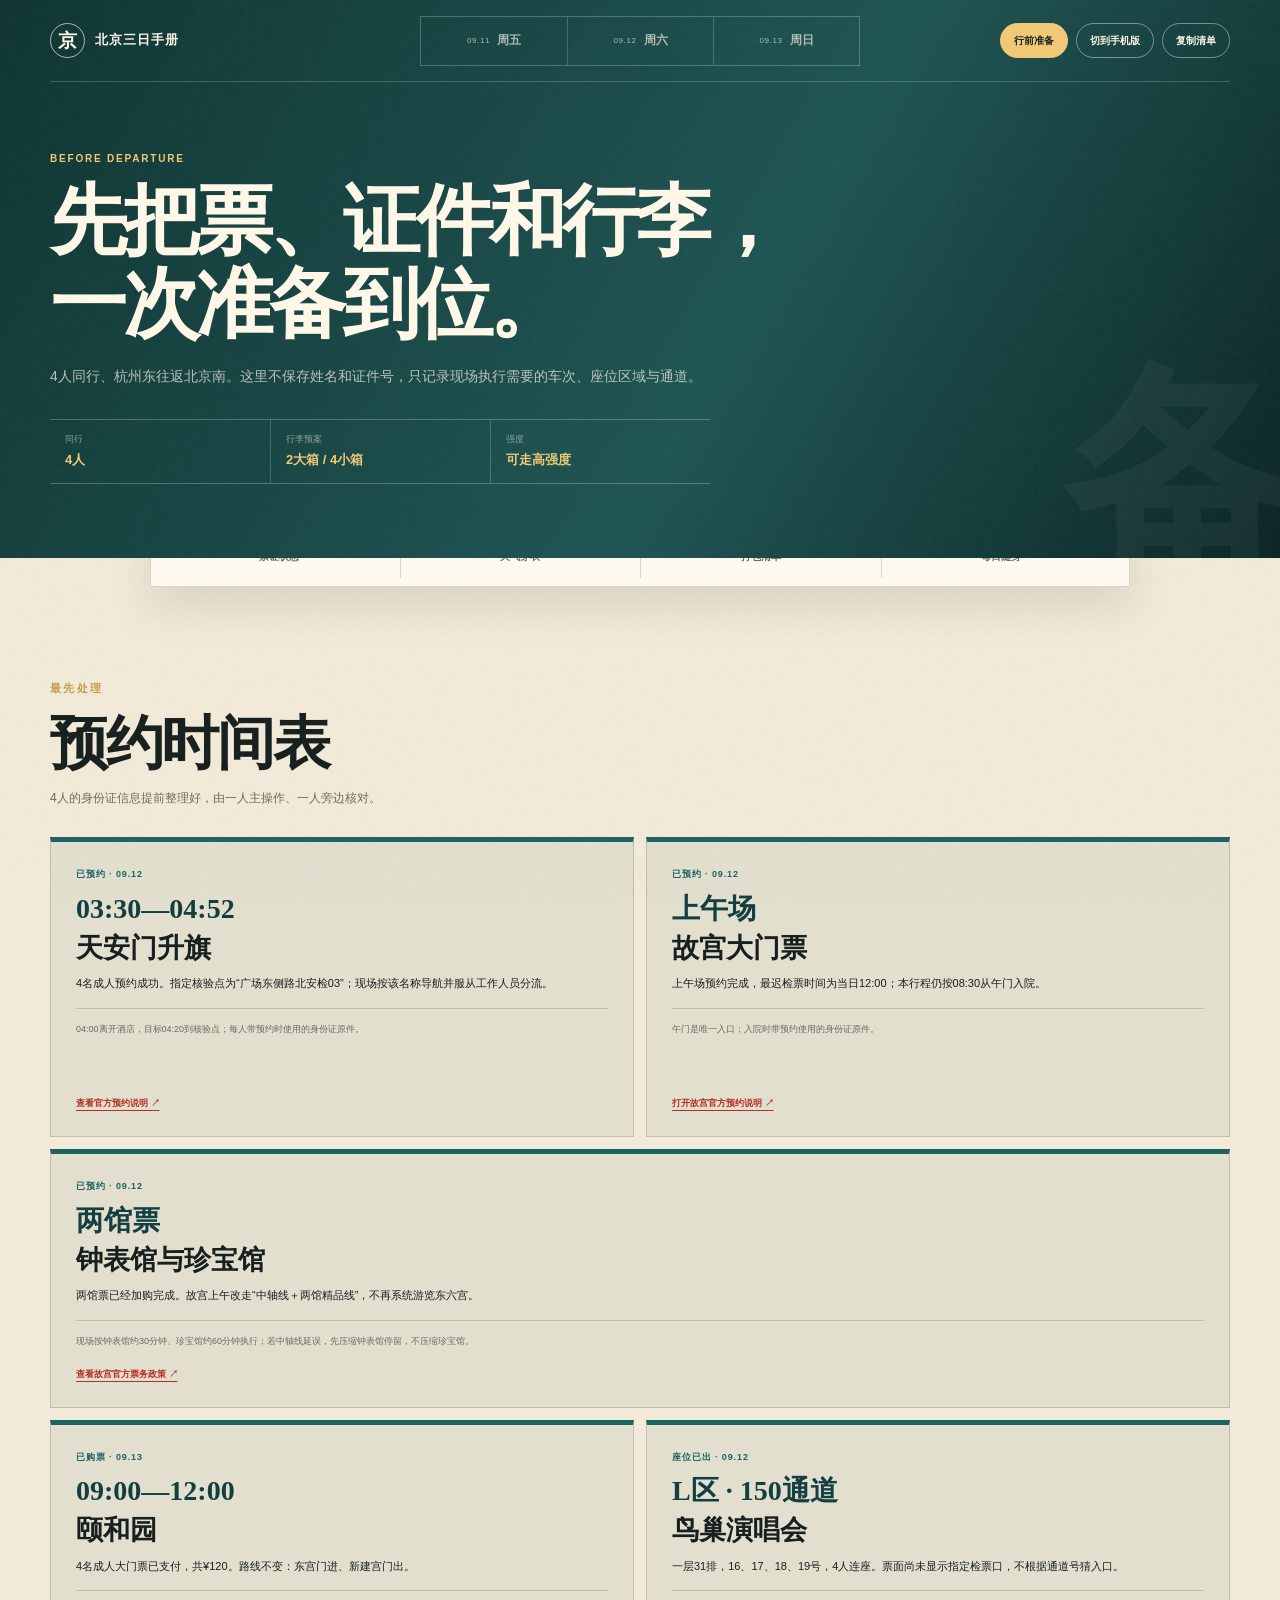
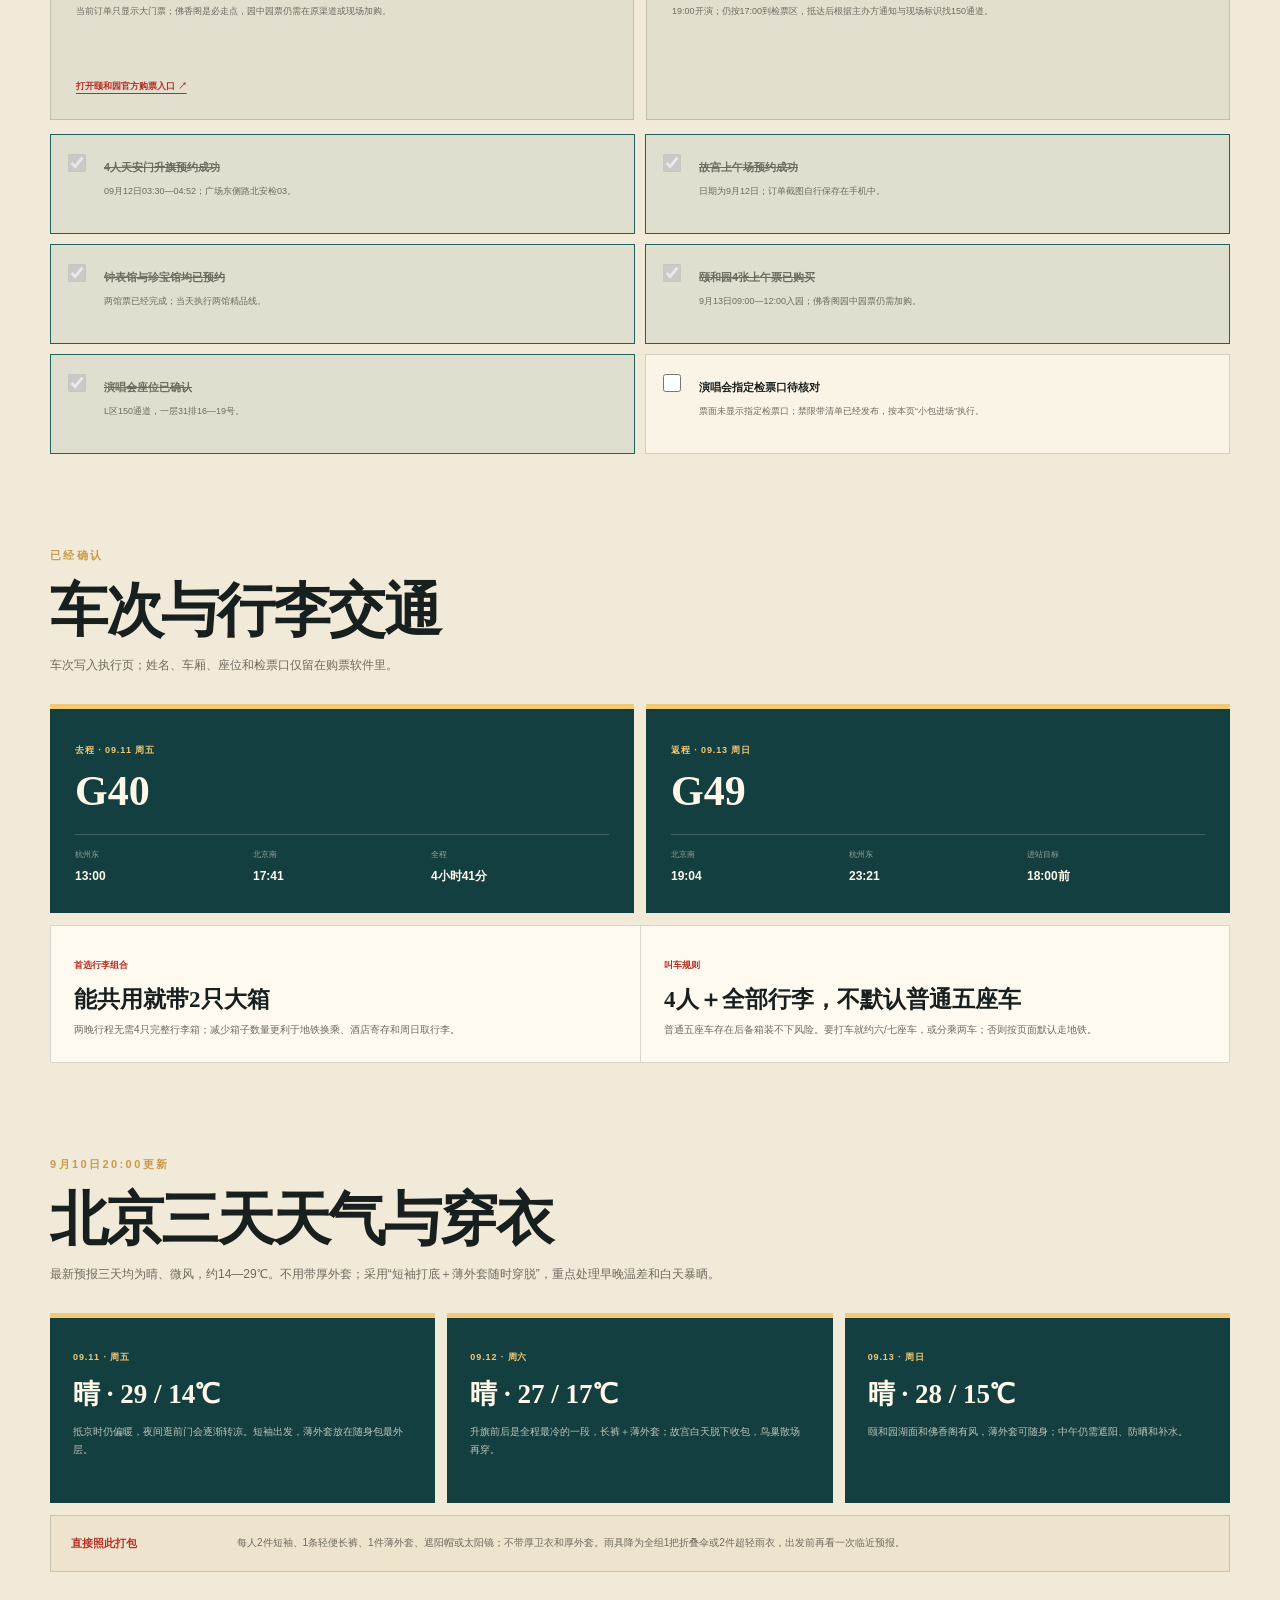
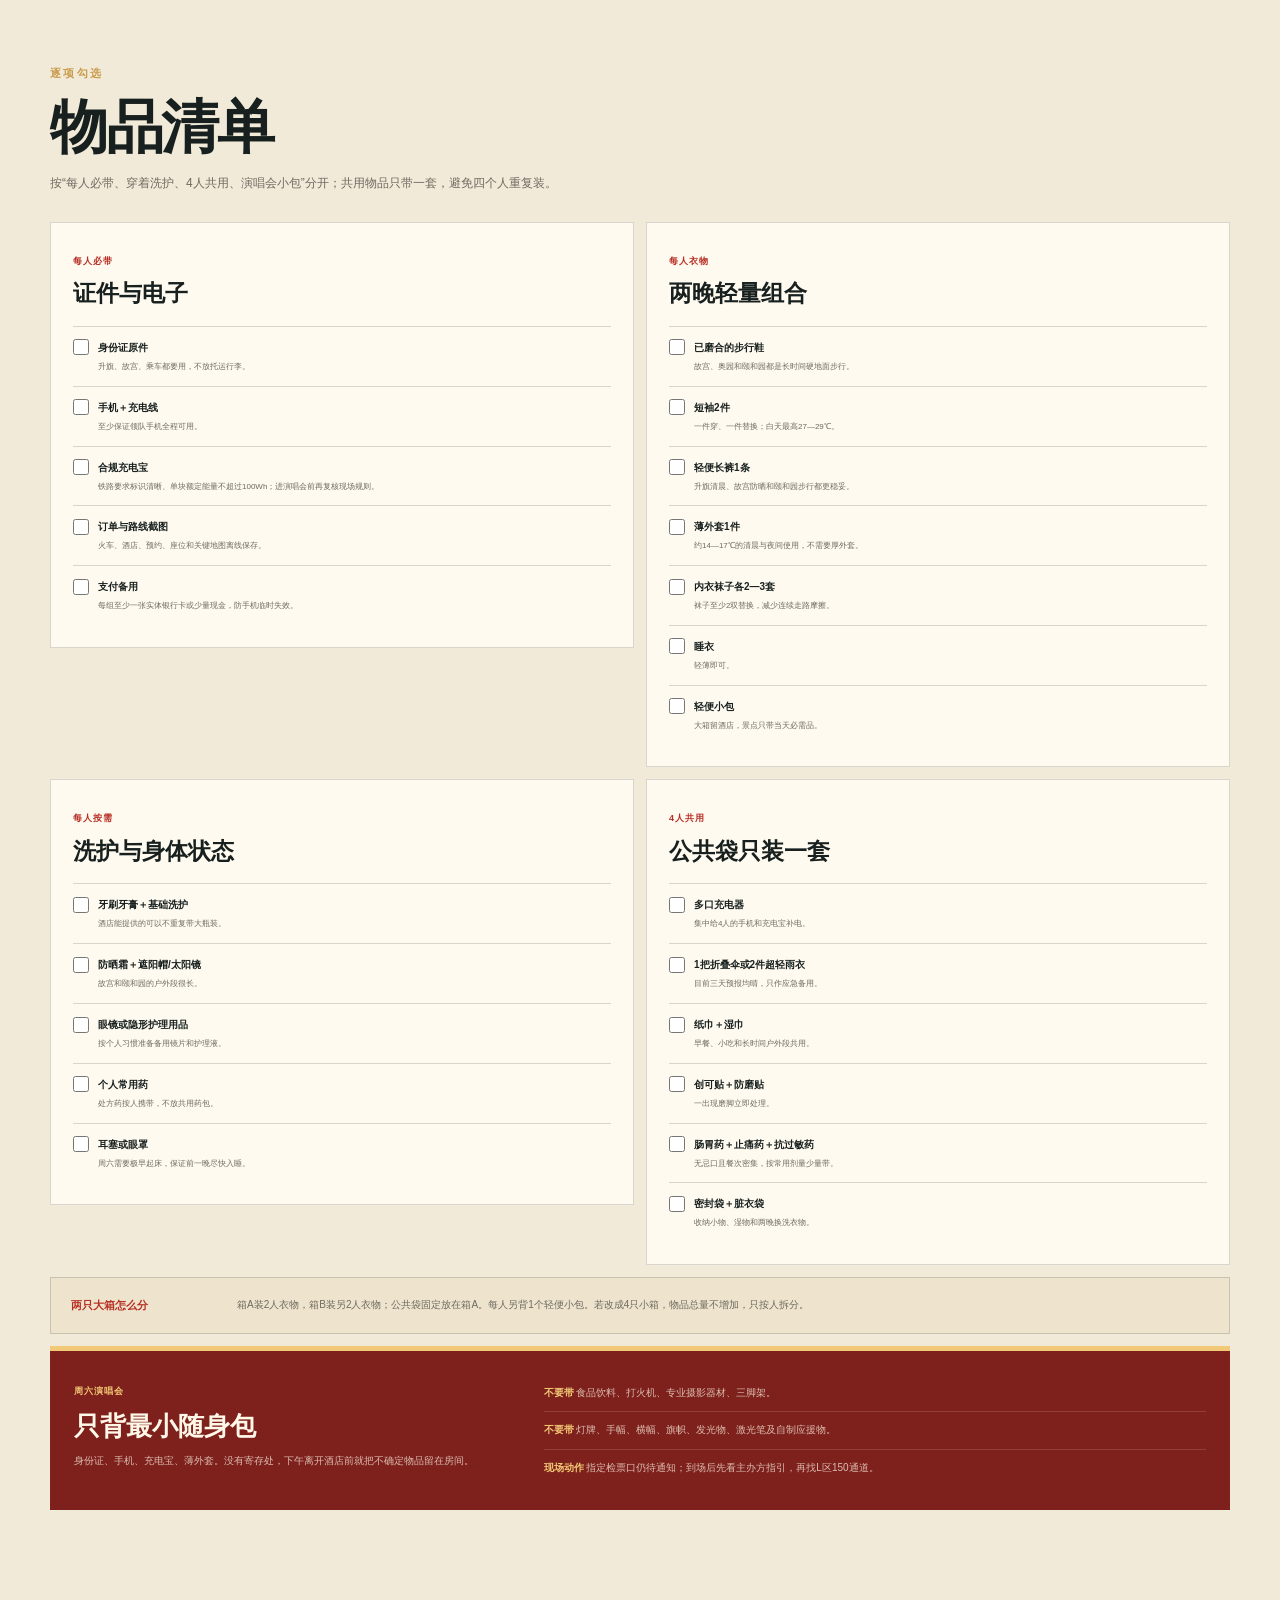
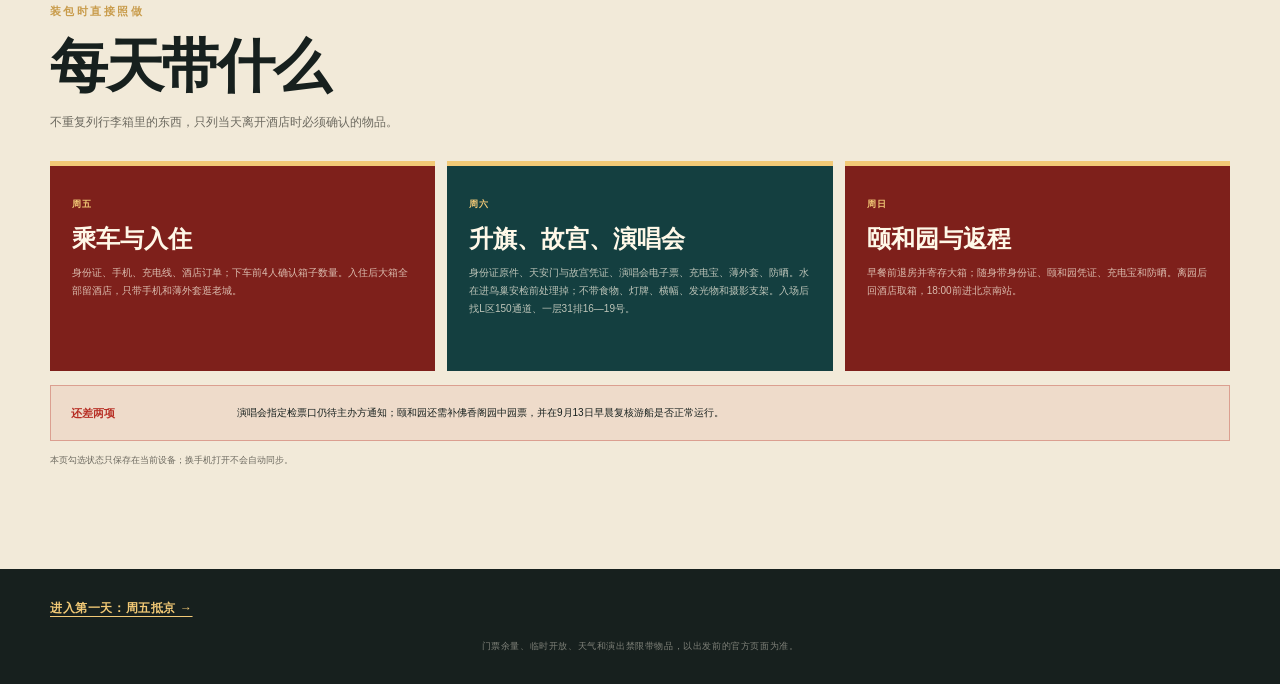
==== prepare.html @ eefa1828 "Add final trip packing and weather checklist" ====
<!doctype html>
<html lang="zh-CN">
<head>
  <meta charset="utf-8">
  <meta name="viewport" content="width=device-width, initial-scale=1">
  <meta name="description" content="2026年9月北京四人周末旅行的预约、车次、天气、行李与随身物品清单">
  <title>行前准备｜北京三日手册</title>
  <link rel="stylesheet" href="styles.css">
  <link rel="stylesheet" href="daily.css">
</head>
<body data-day="prepare">
  <header class="daily-hero prep-hero">
    <nav class="day-switcher" aria-label="切换每日行程">
      <a class="daily-brand" href="prepare.html"><span>京</span><b>北京三日手册</b></a>
      <div class="day-tabs">
        <a href="friday.html"><small>09.11</small><b>周五</b></a>
        <a href="saturday.html"><small>09.12</small><b>周六</b></a>
        <a href="sunday.html"><small>09.13</small><b>周日</b></a>
      </div>
      <div class="day-actions"><a class="prepare-link is-current" href="prepare.html">行前准备</a><button id="viewMode" type="button" aria-pressed="false">切到手机版</button><button id="copyPrep" type="button">复制清单</button></div>
    </nav>
    <div class="daily-hero-inner">
      <p class="daily-sequence">BEFORE DEPARTURE</p>
      <h1>先把票、证件和行李，<br>一次准备到位。</h1>
      <p>4人同行、杭州东往返北京南。这里不保存姓名和证件号，只记录现场执行需要的车次、座位区域与通道。</p>
      <dl><div><dt>同行</dt><dd>4人</dd></div><div><dt>行李预案</dt><dd>2大箱 / 4小箱</dd></div><div><dt>强度</dt><dd>可走高强度</dd></div></dl>
    </div>
  </header>

  <main class="prep-main">
    <nav class="daily-index prep-index" aria-label="本页索引"><a href="#booking">票证状态</a><a href="#weather">天气穿衣</a><a href="#packing">打包清单</a><a href="#daily-carry">每日随身</a></nav>

    <section class="prep-section urgent-section" id="booking">
      <header class="prep-heading"><p class="eyebrow">最先处理</p><h2>预约时间表</h2><p>4人的身份证信息提前整理好，由一人主操作、一人旁边核对。</p></header>
      <div class="deadline-grid">
        <article class="deadline-card done">
          <span>已预约 · 09.12</span><time>03:30—04:52</time><h3>天安门升旗</h3>
          <p>4名成人预约成功。指定核验点为“广场东侧路北安检03”；现场按该名称导航并服从工作人员分流。</p>
          <small>04:00离开酒店，目标04:20到核验点；每人带预约时使用的身份证原件。</small>
          <a href="https://tamgw.beijing.gov.cn/zhengwugongkai/tzgg/202509/t20250922_4207260.html" target="_blank" rel="noreferrer">查看官方预约说明 ↗</a>
        </article>
        <article class="deadline-card done">
          <span>已预约 · 09.12</span><time>上午场</time><h3>故宫大门票</h3>
          <p>上午场预约完成，最迟检票时间为当日12:00；本行程仍按08:30从午门入院。</p>
          <small>午门是唯一入口；入院时带预约使用的身份证原件。</small>
          <a href="https://www.dpm.org.cn/subject_booking/" target="_blank" rel="noreferrer">打开故宫官方预约说明 ↗</a>
        </article>
        <article class="deadline-card done wide">
          <span>已预约 · 09.12</span><time>两馆票</time><h3>钟表馆与珍宝馆</h3>
          <p>两馆票已经加购完成。故宫上午改走“中轴线＋两馆精品线”，不再系统游览东六宫。</p>
          <small>现场按钟表馆约30分钟、珍宝馆约60分钟执行；若中轴线延误，先压缩钟表馆停留，不压缩珍宝馆。</small>
          <a href="https://www.dpm.org.cn/subject_booking/" target="_blank" rel="noreferrer">查看故宫官方票务政策 ↗</a>
        </article>
        <article class="deadline-card done">
          <span>已购票 · 09.13</span><time>09:00—12:00</time><h3>颐和园</h3>
          <p>4名成人大门票已支付，共¥120。路线不变：东宫门进、新建宫门出。</p>
          <small>当前订单只显示大门票；佛香阁是必走点，园中园票仍需在原渠道或现场加购。</small>
          <a href="https://yhy.yidyou.cn/" target="_blank" rel="noreferrer">打开颐和园官方购票入口 ↗</a>
        </article>
        <article class="deadline-card done">
          <span>座位已出 · 09.12</span><time>L区 · 150通道</time><h3>鸟巢演唱会</h3>
          <p>一层31排，16、17、18、19号，4人连座。票面尚未显示指定检票口，不根据通道号猜入口。</p>
          <small>19:00开演；仍按17:00到检票区，抵达后根据主办方通知与现场标识找150通道。</small>
        </article>
      </div>
      <div class="prep-checks" data-check-group="booking">
        <label><input type="checkbox" data-prep-check="square" data-confirmed="true"><span></span><div><b>4人天安门升旗预约成功</b><p>09月12日03:30—04:52；广场东侧路北安检03。</p></div></label>
        <label><input type="checkbox" data-prep-check="palace" data-confirmed="true"><span></span><div><b>故宫上午场预约成功</b><p>日期为9月12日；订单截图自行保存在手机中。</p></div></label>
        <label><input type="checkbox" data-prep-check="treasure" data-confirmed="true"><span></span><div><b>钟表馆与珍宝馆均已预约</b><p>两馆票已经完成；当天执行两馆精品线。</p></div></label>
        <label><input type="checkbox" data-prep-check="summer" data-confirmed="true"><span></span><div><b>颐和园4张上午票已购买</b><p>9月13日09:00—12:00入园；佛香阁园中园票仍需加购。</p></div></label>
        <label><input type="checkbox" data-prep-check="concert-seat" data-confirmed="true"><span></span><div><b>演唱会座位已确认</b><p>L区150通道，一层31排16—19号。</p></div></label>
        <label><input type="checkbox" data-prep-check="concert-entry"><span></span><div><b>演唱会指定检票口待核对</b><p>票面未显示指定检票口；禁限带清单已经发布，按本页“小包进场”执行。</p></div></label>
      </div>
    </section>

    <section class="prep-section" id="trains">
      <header class="prep-heading"><p class="eyebrow">已经确认</p><h2>车次与行李交通</h2><p>车次写入执行页；姓名、车厢、座位和检票口仅留在购票软件里。</p></header>
      <div class="train-grid">
        <article><span>去程 · 09.11 周五</span><h3>G40</h3><dl><div><dt>杭州东</dt><dd>13:00</dd></div><div><dt>北京南</dt><dd>17:41</dd></div><div><dt>全程</dt><dd>4小时41分</dd></div></dl></article>
        <article><span>返程 · 09.13 周日</span><h3>G49</h3><dl><div><dt>北京南</dt><dd>19:04</dd></div><div><dt>杭州东</dt><dd>23:21</dd></div><div><dt>进站目标</dt><dd>18:00前</dd></div></dl></article>
      </div>
      <div class="transport-callout">
        <div><span>首选行李组合</span><h3>能共用就带2只大箱</h3><p>两晚行程无需4只完整行李箱；减少箱子数量更利于地铁换乘、酒店寄存和周日取行李。</p></div>
        <div><span>叫车规则</span><h3>4人＋全部行李，不默认普通五座车</h3><p>普通五座车存在后备箱装不下风险。要打车就约六/七座车，或分乘两车；否则按页面默认走地铁。</p></div>
      </div>
    </section>

    <section class="prep-section" id="weather">
      <header class="prep-heading"><p class="eyebrow">9月10日20:00更新</p><h2>北京三天天气与穿衣</h2><p>最新预报三天均为晴、微风，约14—29℃。不用带厚外套；采用“短袖打底＋薄外套随时穿脱”，重点处理早晚温差和白天暴晒。</p></header>
      <div class="weather-grid">
        <article><span>09.11 · 周五</span><h3>晴 · 29 / 14℃</h3><p>抵京时仍偏暖，夜间逛前门会逐渐转凉。短袖出发，薄外套放在随身包最外层。</p></article>
        <article><span>09.12 · 周六</span><h3>晴 · 27 / 17℃</h3><p>升旗前后是全程最冷的一段，长裤＋薄外套；故宫白天脱下收包，鸟巢散场再穿。</p></article>
        <article><span>09.13 · 周日</span><h3>晴 · 28 / 15℃</h3><p>颐和园湖面和佛香阁有风，薄外套可随身；中午仍需遮阳、防晒和补水。</p></article>
      </div>
      <div class="weather-summary"><b>直接照此打包</b><span>每人2件短袖、1条轻便长裤、1件薄外套、遮阳帽或太阳镜；不带厚卫衣和厚外套。雨具降为全组1把折叠伞或2件超轻雨衣，出发前再看一次临近预报。</span></div>
    </section>

    <section class="prep-section" id="packing">
      <header class="prep-heading"><p class="eyebrow">逐项勾选</p><h2>物品清单</h2><p>按“每人必带、穿着洗护、4人共用、演唱会小包”分开；共用物品只带一套，避免四个人重复装。</p></header>
      <div class="packing-grid">
        <article><span>每人必带</span><h3>证件与电子</h3><ul>
          <li><label><input type="checkbox" data-prep-check="id"><b>身份证原件</b></label><small>升旗、故宫、乘车都要用，不放托运行李。</small></li>
          <li><label><input type="checkbox" data-prep-check="phone"><b>手机＋充电线</b></label><small>至少保证领队手机全程可用。</small></li>
          <li><label><input type="checkbox" data-prep-check="power"><b>合规充电宝</b></label><small>铁路要求标识清晰、单块额定能量不超过100Wh；进演唱会前再复核现场规则。</small></li>
          <li><label><input type="checkbox" data-prep-check="screens"><b>订单与路线截图</b></label><small>火车、酒店、预约、座位和关键地图离线保存。</small></li>
          <li><label><input type="checkbox" data-prep-check="payment"><b>支付备用</b></label><small>每组至少一张实体银行卡或少量现金，防手机临时失效。</small></li>
        </ul></article>
        <article><span>每人衣物</span><h3>两晚轻量组合</h3><ul>
          <li><label><input type="checkbox" data-prep-check="shoes"><b>已磨合的步行鞋</b></label><small>故宫、奥园和颐和园都是长时间硬地面步行。</small></li>
          <li><label><input type="checkbox" data-prep-check="tops"><b>短袖2件</b></label><small>一件穿、一件替换；白天最高27—29℃。</small></li>
          <li><label><input type="checkbox" data-prep-check="pants"><b>轻便长裤1条</b></label><small>升旗清晨、故宫防晒和颐和园步行都更稳妥。</small></li>
          <li><label><input type="checkbox" data-prep-check="layer"><b>薄外套1件</b></label><small>约14—17℃的清晨与夜间使用，不需要厚外套。</small></li>
          <li><label><input type="checkbox" data-prep-check="socks"><b>内衣袜子各2—3套</b></label><small>袜子至少2双替换，减少连续走路摩擦。</small></li>
          <li><label><input type="checkbox" data-prep-check="sleepwear"><b>睡衣</b></label><small>轻薄即可。</small></li>
          <li><label><input type="checkbox" data-prep-check="daybag"><b>轻便小包</b></label><small>大箱留酒店，景点只带当天必需品。</small></li>
        </ul></article>
        <article><span>每人按需</span><h3>洗护与身体状态</h3><ul>
          <li><label><input type="checkbox" data-prep-check="toiletries"><b>牙刷牙膏＋基础洗护</b></label><small>酒店能提供的可以不重复带大瓶装。</small></li>
          <li><label><input type="checkbox" data-prep-check="sun"><b>防晒霜＋遮阳帽/太阳镜</b></label><small>故宫和颐和园的户外段很长。</small></li>
          <li><label><input type="checkbox" data-prep-check="vision"><b>眼镜或隐形护理用品</b></label><small>按个人习惯准备备用镜片和护理液。</small></li>
          <li><label><input type="checkbox" data-prep-check="personal-medicine"><b>个人常用药</b></label><small>处方药按人携带，不放共用药包。</small></li>
          <li><label><input type="checkbox" data-prep-check="sleep"><b>耳塞或眼罩</b></label><small>周六需要极早起床，保证前一晚尽快入睡。</small></li>
        </ul></article>
        <article><span>4人共用</span><h3>公共袋只装一套</h3><ul>
          <li><label><input type="checkbox" data-prep-check="charger"><b>多口充电器</b></label><small>集中给4人的手机和充电宝补电。</small></li>
          <li><label><input type="checkbox" data-prep-check="rain"><b>1把折叠伞或2件超轻雨衣</b></label><small>目前三天预报均晴，只作应急备用。</small></li>
          <li><label><input type="checkbox" data-prep-check="tissues"><b>纸巾＋湿巾</b></label><small>早餐、小吃和长时间户外段共用。</small></li>
          <li><label><input type="checkbox" data-prep-check="blister"><b>创可贴＋防磨贴</b></label><small>一出现磨脚立即处理。</small></li>
          <li><label><input type="checkbox" data-prep-check="medicine"><b>肠胃药＋止痛药＋抗过敏药</b></label><small>无忌口且餐次密集，按常用剂量少量带。</small></li>
          <li><label><input type="checkbox" data-prep-check="bags"><b>密封袋＋脏衣袋</b></label><small>收纳小物、湿物和两晚换洗衣物。</small></li>
        </ul></article>
      </div>
      <div class="packing-allocation"><b>两只大箱怎么分</b><span>箱A装2人衣物，箱B装另2人衣物；公共袋固定放在箱A。每人另背1个轻便小包。若改成4只小箱，物品总量不增加，只按人拆分。</span></div>
      <div class="concert-bag">
        <div><span>周六演唱会</span><h3>只背最小随身包</h3><p>身份证、手机、充电宝、薄外套。没有寄存处，下午离开酒店前就把不确定物品留在房间。</p></div>
        <ul>
          <li><b>不要带</b> 食品饮料、打火机、专业摄影器材、三脚架。</li>
          <li><b>不要带</b> 灯牌、手幅、横幅、旗帜、发光物、激光笔及自制应援物。</li>
          <li><b>现场动作</b> 指定检票口仍待通知；到场后先看主办方指引，再找L区150通道。</li>
        </ul>
      </div>
    </section>

    <section class="prep-section" id="daily-carry">
      <header class="prep-heading"><p class="eyebrow">装包时直接照做</p><h2>每天带什么</h2><p>不重复列行李箱里的东西，只列当天离开酒店时必须确认的物品。</p></header>
      <div class="carry-grid">
        <article><span>周五</span><h3>乘车与入住</h3><p>身份证、手机、充电线、酒店订单；下车前4人确认箱子数量。入住后大箱全部留酒店，只带手机和薄外套逛老城。</p></article>
        <article><span>周六</span><h3>升旗、故宫、演唱会</h3><p>身份证原件、天安门与故宫凭证、演唱会电子票、充电宝、薄外套、防晒。水在进鸟巢安检前处理掉；不带食物、灯牌、横幅、发光物和摄影支架。入场后找L区150通道、一层31排16—19号。</p></article>
        <article><span>周日</span><h3>颐和园与返程</h3><p>早餐前退房并寄存大箱；随身带身份证、颐和园凭证、充电宝和防晒。离园后回酒店取箱，18:00前进北京南站。</p></article>
      </div>
      <div class="pending-strip"><b>还差两项</b><span>演唱会指定检票口仍待主办方通知；颐和园还需补佛香阁园中园票，并在9月13日早晨复核游船是否正常运行。</span></div>
      <p class="local-save-note">本页勾选状态只保存在当前设备；换手机打开不会自动同步。</p>
    </section>
  </main>

  <footer class="daily-footer"><a href="friday.html">进入第一天：周五抵京 →</a><p>门票余量、临时开放、天气和演出禁限带物品，以出发前的官方页面为准。</p></footer>
  <div class="toast" id="toast" role="status" aria-live="polite"></div>
  <script src="prepare.js" defer></script>
</body>
</html>
---- styles.css ----
:root {
  --paper: #f2ead9;
  --paper-deep: #e5d8bf;
  --cream: #fffaf0;
  --ink: #17201e;
  --muted: #6d6a60;
  --cinnabar: #b72e24;
  --red-dark: #7e201b;
  --jade: #1d6362;
  --jade-dark: #143f40;
  --gold: #c89b4a;
  --line: rgba(23, 32, 30, .17);
  --shadow: 0 18px 45px rgba(41, 35, 25, .12);
  --display: "STSong", "Songti SC", "SimSun", serif;
  --body: "FZLanTingHeiS-R-GB", "PingFang SC", "Microsoft YaHei", sans-serif;
}

* { box-sizing: border-box; }

html { scroll-behavior: smooth; }

body {
  margin: 0;
  color: var(--ink);
  background: var(--paper);
  font-family: var(--body);
  line-height: 1.7;
}

body::before {
  content: "";
  position: fixed;
  inset: 0;
  pointer-events: none;
  z-index: 100;
  opacity: .18;
  background-image: url("data:image/svg+xml,%3Csvg viewBox='0 0 180 180' xmlns='http://www.w3.org/2000/svg'%3E%3Cfilter id='n'%3E%3CfeTurbulence type='fractalNoise' baseFrequency='.85' numOctaves='3' stitchTiles='stitch'/%3E%3C/filter%3E%3Crect width='100%25' height='100%25' filter='url(%23n)' opacity='.13'/%3E%3C/svg%3E");
}

a { color: inherit; }
button, input { font: inherit; }
button { color: inherit; }

:focus-visible {
  outline: 3px solid var(--gold);
  outline-offset: 3px;
}

.paper-noise {
  position: absolute;
  inset: 0 0 auto;
  height: 660px;
  overflow: hidden;
  pointer-events: none;
}

.paper-noise::before,
.paper-noise::after {
  content: "";
  position: absolute;
  border: 1px solid rgba(255,255,255,.12);
  border-radius: 50%;
}

.paper-noise::before { width: 420px; height: 420px; right: -110px; top: 90px; }
.paper-noise::after { width: 250px; height: 250px; right: -25px; top: 175px; }

.hero {
  min-height: 660px;
  color: #fff8e8;
  background:
    linear-gradient(120deg, rgba(126,32,27,.98), rgba(183,46,36,.94) 57%, rgba(84,25,22,.98)),
    repeating-linear-gradient(90deg, transparent 0 79px, rgba(255,255,255,.04) 80px 81px);
  position: relative;
  overflow: hidden;
}

.hero::after {
  content: "北 京";
  position: absolute;
  right: -30px;
  bottom: 15px;
  color: rgba(255,255,255,.045);
  font: 700 220px/1 var(--display);
  letter-spacing: -.12em;
  pointer-events: none;
}

.topbar {
  width: min(1200px, calc(100% - 48px));
  min-height: 76px;
  margin: 0 auto;
  display: flex;
  align-items: center;
  gap: 34px;
  border-bottom: 1px solid rgba(255,255,255,.2);
  position: relative;
  z-index: 2;
}

.brand {
  display: inline-flex;
  align-items: center;
  gap: 12px;
  text-decoration: none;
  white-space: nowrap;
}

.brand span {
  width: 38px;
  height: 38px;
  display: grid;
  place-items: center;
  border: 1px solid rgba(255,255,255,.72);
  border-radius: 50%;
  font-family: var(--display);
  font-size: 21px;
}

.brand b { font-size: 15px; letter-spacing: .08em; }

.nav-links {
  display: flex;
  align-items: center;
  gap: 24px;
  margin-left: auto;
}

.nav-links a {
  color: rgba(255,248,232,.75);
  text-decoration: none;
  font-size: 13px;
  position: relative;
}

.nav-links a:hover,
.nav-links a.active { color: #fff; }

.nav-links a.active::after {
  content: "";
  position: absolute;
  left: 0;
  right: 0;
  bottom: -10px;
  height: 2px;
  background: var(--gold);
}

.copy-plan,
.quiet-link {
  border: 0;
  background: transparent;
  cursor: pointer;
}

.copy-plan {
  padding: 8px 14px;
  border: 1px solid rgba(255,255,255,.42);
  border-radius: 999px;
  color: #fff8e8;
  font-size: 12px;
}

.copy-plan:hover { background: rgba(255,255,255,.1); }

.hero-inner {
  width: min(1120px, calc(100% - 48px));
  margin: 0 auto;
  padding: 86px 0 92px;
  display: grid;
  grid-template-columns: minmax(0, 1.5fr) minmax(300px, .7fr);
  align-items: center;
  gap: 82px;
  position: relative;
  z-index: 1;
}

.eyebrow {
  margin: 0 0 14px;
  color: var(--gold);
  font-size: 11px;
  font-weight: 800;
  letter-spacing: .22em;
  text-transform: uppercase;
}

.hero h1 {
  margin: 0;
  max-width: 720px;
  font: 700 clamp(46px, 6vw, 78px)/1.12 var(--display);
  letter-spacing: -.04em;
}

.hero h1 em { color: #f2c976; font-style: normal; }

.hero-lead {
  max-width: 650px;
  margin: 25px 0 0;
  color: rgba(255,248,232,.79);
  font-size: 16px;
}

.hero-actions {
  display: flex;
  align-items: center;
  gap: 20px;
  margin-top: 30px;
}

.primary-link {
  padding: 12px 20px;
  color: var(--red-dark);
  background: #f4cf7d;
  border-radius: 2px;
  text-decoration: none;
  font-size: 13px;
  font-weight: 800;
}

.quiet-link {
  color: rgba(255,248,232,.8);
  text-decoration: underline;
  text-underline-offset: 5px;
  font-size: 13px;
}

.status-row { display: flex; flex-wrap: wrap; gap: 8px; margin-top: 30px; }

.status {
  padding: 5px 9px;
  border: 1px solid rgba(255,255,255,.25);
  color: rgba(255,248,232,.78);
  font-size: 10px;
  letter-spacing: .04em;
}

.status.locked { color: #fff; border-color: rgba(244,207,125,.68); }
.status.pending { border-style: dashed; }

.trip-ticket {
  padding: 24px 25px 18px;
  color: var(--ink);
  background: var(--cream);
  border-radius: 3px;
  box-shadow: 0 24px 70px rgba(51,17,14,.33);
  transform: rotate(1.5deg);
  position: relative;
}

.trip-ticket::before,
.trip-ticket::after {
  content: "";
  position: absolute;
  width: 18px;
  height: 18px;
  top: 53%;
  border-radius: 50%;
  background: #94261f;
}

.trip-ticket::before { left: -9px; }
.trip-ticket::after { right: -9px; }

.ticket-head,
.ticket-route { display: flex; align-items: center; justify-content: space-between; }

.ticket-head {
  padding-bottom: 16px;
  border-bottom: 1px dashed var(--line);
  color: var(--muted);
  font-size: 10px;
  font-weight: 800;
  letter-spacing: .16em;
}

.ticket-head b {
  width: 34px;
  height: 34px;
  display: grid;
  place-items: center;
  color: var(--cream);
  background: var(--cinnabar);
  border-radius: 50%;
  font: 700 18px var(--display);
}

.ticket-route { gap: 12px; padding: 22px 0 18px; font: 700 22px var(--display); }
.ticket-route i { flex: 1; height: 1px; background: var(--ink); position: relative; }
.ticket-route i::after { content: "◆"; position: absolute; right: 42%; top: -10px; color: var(--cinnabar); font-size: 12px; }
.trip-ticket dl { display: grid; grid-template-columns: 1fr 1fr; gap: 12px; margin: 0; }
.trip-ticket dl div { border-top: 1px solid var(--line); padding-top: 9px; }
.trip-ticket dt { color: var(--muted); font-size: 10px; }
.trip-ticket dd { margin: 2px 0 0; font-size: 13px; font-weight: 800; }
.trip-ticket > p { margin: 17px 0 0; padding-top: 12px; border-top: 1px dashed var(--line); color: var(--cinnabar); font-size: 12px; font-weight: 800; text-align: center; }

.axis-band {
  position: absolute;
  left: 0;
  right: 0;
  bottom: 0;
  height: 45px;
  display: flex;
  align-items: center;
  justify-content: center;
  gap: 14px;
  color: rgba(255,248,232,.55);
  border-top: 1px solid rgba(255,255,255,.16);
  font-size: 10px;
  letter-spacing: .12em;
}

.axis-band i { width: 45px; height: 1px; background: rgba(255,255,255,.28); }

main { overflow: hidden; }
section { scroll-margin-top: 78px; }

.overview-section,
.execution-section,
.transport-section,
.day-section,
.food-section,
.booking-section,
.source-desk {
  width: min(1180px, calc(100% - 48px));
  margin: 0 auto;
}

.overview-section { padding: 100px 0 84px; }

.execution-section {
  padding: 88px clamp(24px, 3vw, 40px) 96px;
  border-top: 1px solid rgba(255,255,255,.12);
  color: #f9f1e2;
  background:
    linear-gradient(120deg, rgba(20,63,64,.99), rgba(17,49,50,.98)),
    repeating-linear-gradient(0deg, transparent 0 39px, rgba(255,255,255,.025) 40px 41px);
  position: relative;
}

.execution-section::before {
  content: "出 发";
  position: absolute;
  top: 20px;
  right: 3vw;
  color: rgba(255,255,255,.035);
  font: 800 clamp(72px, 12vw, 170px)/1 var(--body);
  letter-spacing: -.08em;
  pointer-events: none;
}

.execution-heading {
  display: flex;
  align-items: end;
  justify-content: space-between;
  gap: 32px;
  margin-bottom: 30px;
  position: relative;
}

.execution-heading > div { max-width: 760px; }
.execution-heading h2 { margin: 0; font: 700 clamp(36px, 4vw, 54px)/1.16 var(--display); }
.execution-heading p:last-child { margin: 14px 0 0; color: rgba(249,241,226,.66); }

.freeze-link {
  flex: 0 0 auto;
  padding: 10px 14px;
  color: #f2c976;
  border: 1px solid rgba(242,201,118,.42);
  text-decoration: none;
  font-size: 11px;
  font-weight: 800;
}

.execution-legend {
  display: flex;
  align-items: center;
  flex-wrap: wrap;
  gap: 14px 20px;
  padding: 13px 16px;
  border: 1px solid rgba(255,255,255,.13);
  background: rgba(0,0,0,.09);
  font-size: 10px;
}

.execution-legend span { display: inline-flex; align-items: center; gap: 7px; color: rgba(249,241,226,.7); }
.execution-legend i { width: 9px; height: 9px; border-radius: 50%; }
.execution-legend i.confirmed { background: #f2c976; }
.execution-legend i.provisional { border: 1px dashed rgba(249,241,226,.7); }
.execution-legend i.live { background: var(--cinnabar); }
.execution-legend b { margin-left: auto; color: #fff; font-weight: 700; }

.dispatch-grid {
  display: grid;
  grid-template-columns: .92fr 1.18fr .92fr;
  gap: 14px;
  margin-top: 16px;
  align-items: start;
}

.dispatch-card {
  border: 1px solid rgba(255,255,255,.16);
  background: rgba(255,255,255,.035);
  box-shadow: 0 18px 45px rgba(0,0,0,.11);
}

.dispatch-card.featured { background: rgba(255,255,255,.075); border-top: 4px solid #f2c976; }
.dispatch-card > header { min-height: 153px; padding: 23px 23px 20px; border-bottom: 1px solid rgba(255,255,255,.12); }
.dispatch-card > header span { color: #f2c976; font-size: 10px; font-weight: 900; letter-spacing: .15em; }
.dispatch-card > header h3 { margin: 7px 0 7px; font: 700 24px/1.25 var(--display); }
.dispatch-card > header p { margin: 0; color: rgba(249,241,226,.56); font-size: 11px; }

.dispatch-list { margin: 0; padding: 0; list-style: none; }
.dispatch-list li { display: grid; grid-template-columns: 56px 1fr; gap: 12px; padding: 17px 20px; border-bottom: 1px solid rgba(255,255,255,.1); position: relative; }
.dispatch-list li::before { content: ""; width: 3px; position: absolute; left: 0; top: 14px; bottom: 14px; background: #f2c976; }
.dispatch-list li.provisional::before { background: transparent; border-left: 2px dashed rgba(249,241,226,.46); }
.dispatch-list li.live::before { background: #d55a4e; }
.dispatch-list li.hard { background: rgba(183,46,36,.15); }
.dispatch-list time { color: #f2c976; font-size: 11px; font-weight: 900; }
.dispatch-list b { display: block; font-size: 12px; }
.dispatch-list p { margin: 5px 0 0; color: rgba(249,241,226,.58); font-size: 10px; line-height: 1.65; }

.route-buttons { display: flex; flex-wrap: wrap; gap: 7px; padding: 16px 20px 20px; }
.route-buttons a { padding: 6px 9px; border: 1px solid rgba(255,255,255,.16); color: rgba(249,241,226,.78); text-decoration: none; font-size: 9px; font-weight: 800; }
.route-buttons a:hover { color: #f2c976; border-color: rgba(242,201,118,.52); }

.switchboard {
  display: grid;
  grid-template-columns: repeat(4, 1fr);
  margin-top: 16px;
  border: 1px solid rgba(255,255,255,.14);
}

.switchboard div { padding: 17px 18px; }
.switchboard div + div { border-left: 1px solid rgba(255,255,255,.13); }
.switchboard span { display: block; color: #f2c976; font-size: 9px; font-weight: 900; }
.switchboard b { display: block; margin-top: 6px; font-size: 12px; }
.switchboard p { margin: 5px 0 0; color: rgba(249,241,226,.55); font-size: 10px; }

.food-section .section-heading { max-width: 920px; }

.transfer-desk {
  margin-top: 16px;
  padding: 25px;
  display: grid;
  grid-template-columns: 260px 1fr;
  gap: 28px;
  border: 1px solid rgba(255,255,255,.14);
  background: rgba(0,0,0,.08);
}

.transfer-title h3 { margin: 0; font: 700 24px/1.25 var(--display); }
.transfer-title > p:last-child { margin: 10px 0 0; color: rgba(249,241,226,.55); font-size: 10px; }
.transfer-table { display: grid; grid-template-columns: 1fr 1fr; }
.transfer-table div { padding: 11px 15px; border-left: 1px solid rgba(255,255,255,.1); border-bottom: 1px solid rgba(255,255,255,.1); }
.transfer-table div:nth-last-child(-n+2) { border-bottom: 0; }
.transfer-table span { display: block; color: #f2c976; font-size: 9px; font-weight: 900; }
.transfer-table b { display: block; margin-top: 3px; font-size: 11px; }
.transfer-table p { margin: 3px 0 0; color: rgba(249,241,226,.53); font-size: 9px; }

.transfer-more {
  display: inline-block;
  margin-top: 13px;
  color: #f2c976;
  font-size: 10px;
  font-weight: 800;
  text-decoration: none;
  border-bottom: 1px solid rgba(242,201,118,.4);
}

.transport-section { padding: 104px 0 108px; }

.transport-heading {
  display: grid;
  grid-template-columns: minmax(0, 1fr) 310px;
  align-items: end;
  gap: 48px;
  margin-bottom: 34px;
}

.transport-heading > div:first-child { max-width: 760px; }
.transport-heading h2 { margin: 0; font: 700 clamp(36px, 4vw, 54px)/1.16 var(--display); letter-spacing: -.03em; }
.transport-heading > div:first-child > p:last-child { margin: 14px 0 0; color: var(--muted); font-size: 13px; }

.map-truth {
  padding: 16px 18px;
  color: #f9f1e2;
  background: var(--jade-dark);
  border-left: 4px solid var(--gold);
}

.map-truth b,
.map-truth span { display: block; }
.map-truth b { margin-bottom: 7px; color: #f2c976; font-size: 11px; }
.map-truth span { color: rgba(249,241,226,.67); font-size: 9px; line-height: 1.75; }

.city-orientation {
  display: grid;
  grid-template-columns: minmax(0, 1.55fr) minmax(285px, .65fr);
  gap: 18px;
}

.city-map-card,
.transport-rules {
  margin: 0;
  border: 1px solid var(--line);
  background: rgba(255,250,240,.56);
}

.city-map-card { padding: 21px 23px 17px; }
.city-map-card figcaption { display: flex; align-items: baseline; justify-content: space-between; gap: 20px; margin-bottom: 13px; }
.city-map-card figcaption b { font: 700 22px var(--display); }
.city-map-card figcaption span { color: var(--muted); font-size: 10px; }
.city-route-map { display: block; width: 100%; max-height: 520px; border: 1px solid rgba(23,32,30,.1); background: #e8ddc6; }
.city-grid { fill: none; stroke: rgba(87,77,59,.16); stroke-width: 1; stroke-dasharray: 3 8; }
.line-friday,
.line-saturday,
.line-sunday { fill: none; stroke-width: 7; stroke-linecap: round; stroke-linejoin: round; opacity: .82; }
.line-friday { stroke: var(--cinnabar); }
.line-saturday { stroke: var(--jade); }
.line-sunday { stroke: var(--gold); }
.city-node circle { fill: var(--ink); stroke: #f7eedc; stroke-width: 4; }
.city-node.home circle { fill: var(--cinnabar); }
.city-node text { fill: var(--ink); font: 700 14px var(--body); paint-order: stroke; stroke: #e8ddc6; stroke-width: 5; stroke-linejoin: round; }
.north-mark { fill: var(--cinnabar); font: 900 14px var(--body); letter-spacing: .12em; }
.city-map-legend { display: flex; flex-wrap: wrap; gap: 18px; margin-top: 12px; color: var(--muted); font-size: 10px; }
.city-map-legend span { display: inline-flex; align-items: center; gap: 7px; }
.city-map-legend i { width: 24px; height: 4px; }
.city-map-legend .fri { background: var(--cinnabar); }
.city-map-legend .sat { background: var(--jade); }
.city-map-legend .sun { background: var(--gold); }

.transport-rules { padding: 24px; }
.transport-rules h3 { margin: 0; font: 700 25px var(--display); }
.transport-rules ol { margin: 19px 0 17px; padding: 0; list-style: none; counter-reset: traffic-rule; }
.transport-rules li { display: grid; grid-template-columns: 26px 1fr; gap: 8px 10px; padding: 13px 0; counter-increment: traffic-rule; }
.transport-rules li + li { border-top: 1px solid var(--line); }
.transport-rules li::before { content: "0" counter(traffic-rule); grid-row: 1 / 3; color: var(--cinnabar); font-size: 9px; font-weight: 900; }
.transport-rules li b { font-size: 12px; }
.transport-rules li span { color: var(--muted); font-size: 10px; line-height: 1.65; }
.transport-rules > a { color: var(--cinnabar); font-size: 10px; font-weight: 800; text-underline-offset: 3px; }

.transport-day {
  margin-top: 24px;
  padding: 28px;
  border: 1px solid var(--line);
  background: rgba(255,250,240,.42);
  scroll-margin-top: 86px;
}

.transport-day.saturday-transport { border-top: 5px solid var(--jade); }
.transport-day.sunday-transport { border-top: 5px solid var(--gold); }
.transport-day:not(.saturday-transport):not(.sunday-transport) { border-top: 5px solid var(--cinnabar); }

.transport-day-head {
  display: grid;
  grid-template-columns: minmax(0, 1.15fr) minmax(280px, .85fr);
  gap: 34px;
  align-items: end;
  margin-bottom: 22px;
}

.transport-day-head span { color: var(--cinnabar); font-size: 9px; font-weight: 900; letter-spacing: .16em; }
.saturday-transport .transport-day-head span { color: var(--jade); }
.sunday-transport .transport-day-head span { color: #8b641d; }
.transport-day-head h3 { margin: 5px 0 0; font: 700 28px/1.25 var(--display); }
.transport-day-head p { margin: 0; padding-left: 16px; color: var(--muted); border-left: 2px solid var(--gold); font-size: 11px; }
.transport-day-head p b { display: block; margin-bottom: 3px; color: var(--ink); }

.route-ribbon {
  display: flex;
  align-items: center;
  gap: 9px;
  margin: 0 0 18px;
  padding: 13px 15px;
  overflow-x: auto;
  color: rgba(249,241,226,.82);
  background: var(--jade-dark);
  scrollbar-width: thin;
}
.route-ribbon span { flex: 0 0 auto; font-size: 10px; font-weight: 800; }
.route-ribbon i { width: 28px; height: 2px; flex: 0 0 28px; position: relative; background: rgba(255,255,255,.34); }
.route-ribbon i::after { content: ""; position: absolute; right: -1px; top: -3px; border: 4px solid transparent; border-left-color: currentColor; }
.route-ribbon i.walk { color: #f2c976; background: repeating-linear-gradient(90deg, #f2c976 0 5px, transparent 5px 8px); }
.route-ribbon i.car { color: #e47a6d; background: #e47a6d; }
.route-ribbon i.metro { color: #7bc0bd; background: #7bc0bd; }
.sunday-ribbon { background: #6f5422; }

.journey-grid { display: grid; grid-template-columns: repeat(2, minmax(0, 1fr)); gap: 13px; }
.journey-grid.three { grid-template-columns: repeat(3, minmax(0, 1fr)); }
.journey-leg {
  min-width: 0;
  padding: 19px;
  border: 1px solid var(--line);
  background: var(--cream);
  display: flex;
  flex-direction: column;
}
.journey-leg.primary-leg { border-top: 4px solid var(--jade); }
.journey-leg.alert-leg { border-top: 4px solid var(--cinnabar); background: #fff3e2; }
.leg-top { display: flex; align-items: center; flex-wrap: wrap; gap: 7px; }
.leg-top > b { margin-left: auto; color: var(--muted); font-size: 9px; }
.leg-no { color: var(--cinnabar); font-size: 9px; font-weight: 900; }
.mode { padding: 2px 7px; color: #fff; font-size: 8px; font-weight: 900; letter-spacing: .04em; }
.mode.walk { background: #8f6720; }
.mode.car { background: var(--cinnabar); }
.mode.metro { background: var(--jade); }
.mode.crowd { background: var(--ink); }
.journey-leg h4 { margin: 12px 0 8px; font: 700 19px/1.35 var(--display); }
.journey-leg > p { margin: 0; color: var(--muted); font-size: 10px; line-height: 1.7; }
.leg-details,
.return-branches dl { display: grid; grid-template-columns: repeat(3, minmax(0, 1fr)); gap: 7px; margin: 16px 0 0; }
.leg-details div,
.return-branches dl div { padding-top: 8px; border-top: 1px solid var(--line); }
.leg-details dt,
.return-branches dt { color: var(--muted); font-size: 8px; }
.leg-details dd,
.return-branches dd { margin: 2px 0 0; font-size: 9px; font-weight: 800; line-height: 1.5; }
.leg-switch { margin-top: 14px; padding: 10px 11px; color: #f9f1e2; background: var(--jade-dark); }
.alert-leg .leg-switch { background: var(--red-dark); }
.leg-switch b,
.leg-switch span { display: block; }
.leg-switch b { color: #f2c976; font-size: 9px; }
.leg-switch span { margin-top: 3px; color: rgba(249,241,226,.7); font-size: 9px; line-height: 1.55; }
.map-action { display: inline-block; align-self: flex-start; margin-top: auto; padding-top: 14px; color: var(--cinnabar); font-size: 9px; font-weight: 900; text-underline-offset: 3px; }

.return-branches {
  display: grid;
  grid-template-columns: repeat(2, minmax(0, 1fr));
  gap: 13px;
  margin-top: 18px;
}
.branch-label { grid-column: 1 / -1; display: flex; align-items: baseline; gap: 12px; padding: 13px 16px; color: #f9f1e2; background: #6f5422; }
.branch-label span { color: #f2c976; font-size: 9px; font-weight: 900; }
.branch-label b { font-size: 12px; }
.return-branches article { padding: 20px; border: 1px solid var(--line); background: var(--cream); }
.branch-tag { color: #8b641d; font-size: 9px; font-weight: 900; letter-spacing: .08em; }
.return-branches h4 { margin: 7px 0 8px; font: 700 19px/1.4 var(--display); }
.return-branches article > p { margin: 0; color: var(--muted); font-size: 10px; }

.station-finish {
  display: grid;
  grid-template-columns: minmax(260px, .7fr) minmax(0, 1.1fr) auto;
  align-items: center;
  gap: 24px;
  margin-top: 13px;
  padding: 18px 20px;
  color: #f9f1e2;
  background: var(--red-dark);
}
.station-finish span { color: #f2c976; font-size: 9px; font-weight: 900; }
.station-finish h3 { margin: 3px 0 0; font: 700 19px/1.35 var(--display); }
.station-finish p { margin: 0; color: rgba(249,241,226,.7); font-size: 10px; }
.station-finish a { color: #f2c976; white-space: nowrap; font-size: 9px; font-weight: 900; }

.transport-source-note {
  display: grid;
  grid-template-columns: auto minmax(0, 1fr) auto;
  align-items: center;
  gap: 20px;
  margin-top: 18px;
  padding: 17px 20px;
  border: 1px dashed var(--line);
}
.transport-source-note > b { color: var(--cinnabar); font: 700 17px var(--display); }
.transport-source-note > p { margin: 0; color: var(--muted); font-size: 10px; }
.transport-source-note > div { display: flex; flex-direction: column; align-items: flex-start; gap: 3px; }
.transport-source-note a { color: var(--jade); font-size: 9px; font-weight: 800; }

.section-heading { max-width: 720px; margin-bottom: 34px; }
.section-heading h2,
.day-intro h2 {
  margin: 0;
  font: 700 clamp(34px, 4vw, 52px)/1.2 var(--display);
  letter-spacing: -.03em;
}
.section-heading > p:last-child,
.day-intro > div > p:last-child { color: var(--muted); }

.overview-grid {
  display: grid;
  grid-template-columns: repeat(3, 1fr);
  gap: 16px;
}

.overview-card {
  min-height: 310px;
  padding: 27px;
  border: 1px solid var(--line);
  background: rgba(255,250,240,.48);
  position: relative;
  overflow: hidden;
}

.overview-card::after {
  content: attr(data-day);
  position: absolute;
  right: -3px;
  bottom: -31px;
  color: rgba(23,32,30,.04);
  font: 700 120px/1 var(--display);
}

.overview-card:nth-child(2) { color: #fffaf0; background: var(--jade-dark); border-color: var(--jade-dark); }
.overview-card:nth-child(2) p, .overview-card:nth-child(2) small { color: rgba(255,250,240,.68); }
.overview-card:nth-child(2) a { color: #f2c976; }
.day-stamp { display: inline-block; color: var(--cinnabar); font-size: 11px; font-weight: 900; letter-spacing: .12em; }
.overview-card:nth-child(2) .day-stamp { color: #f2c976; }
.overview-card small { display: block; margin-top: 24px; color: var(--muted); }
.overview-card h3 { margin: 9px 0 12px; font: 700 26px var(--display); }
.overview-card p { margin: 0; color: var(--muted); font-size: 14px; }
.overview-card a { display: inline-block; margin-top: 22px; color: var(--cinnabar); font-size: 13px; font-weight: 800; text-decoration: none; }

.decision-strip {
  margin-top: 18px;
  display: grid;
  grid-template-columns: repeat(3, 1fr);
  border: 1px solid var(--line);
  background: var(--cream);
}

.decision-strip div { padding: 17px 21px; display: flex; gap: 10px; align-items: baseline; }
.decision-strip div + div { border-left: 1px solid var(--line); }
.decision-strip b { color: var(--cinnabar); font-size: 11px; white-space: nowrap; }
.decision-strip span { color: var(--muted); font-size: 12px; }

.day-section { padding: 105px 0; border-top: 1px solid var(--line); }
.saturday-section { width: 100%; max-width: none; padding-left: max(24px, calc((100% - 1180px)/2)); padding-right: max(24px, calc((100% - 1180px)/2)); color: #f9f1e2; background: var(--jade-dark); border-top: 0; }
.saturday-section .day-kicker, .saturday-section .eyebrow { color: #e2b85e; }
.saturday-section .day-intro > div > p:last-child { color: rgba(249,241,226,.68); }
.saturday-section .day-number { color: rgba(249,241,226,.08); }
.saturday-section .day-rule { color: rgba(249,241,226,.76); background: rgba(249,241,226,.06); border-color: rgba(249,241,226,.16); border-left-color: #efc76d; }
.saturday-section .day-rule b { color: #efc76d; }

.day-intro {
  display: grid;
  grid-template-columns: 110px minmax(0, 760px) 1fr;
  gap: 28px;
  align-items: end;
  margin-bottom: 46px;
}
.day-number { font: 700 92px/.8 var(--display); color: rgba(183,46,36,.12); }
.day-kicker { margin: 0 0 8px; color: var(--cinnabar); font-size: 11px; font-weight: 900; letter-spacing: .16em; }
.day-intro h2 { font-size: clamp(32px, 4vw, 47px); }
.day-intro > div > p:last-child { margin: 14px 0 0; font-size: 14px; }
.day-rule {
  height: auto;
  margin: 0 0 2px;
  padding: 14px 16px;
  color: var(--muted);
  background: rgba(255,250,240,.48);
  border: 1px solid var(--line);
  border-left: 3px solid var(--cinnabar);
  font-size: 11px;
  line-height: 1.65;
}
.day-rule b { display: block; margin-bottom: 3px; color: var(--cinnabar); font-size: 10px; letter-spacing: .08em; }

.day-layout { display: grid; grid-template-columns: minmax(0, 1.05fr) minmax(330px, .95fr); gap: 28px; align-items: start; }
.timeline-panel,
.map-card,
.experience-grid > article,
.palace-plan,
.night-plan,
.comment-proof,
.fallback-card {
  border: 1px solid var(--line);
  background: rgba(255,250,240,.5);
}
.saturday-section .timeline-panel,
.saturday-section .map-card,
.saturday-section .palace-plan,
.saturday-section .night-plan,
.saturday-section .comment-proof {
  border-color: rgba(249,241,226,.15);
  background: rgba(255,255,255,.04);
}

.timeline-panel { padding: 26px 27px; }
.panel-title { display: flex; align-items: center; justify-content: space-between; gap: 15px; margin-bottom: 12px; }
.panel-title h3 { margin: 0; font: 700 23px var(--display); }
.panel-title span { color: var(--muted); font-size: 11px; }
.saturday-section .panel-title span { color: rgba(249,241,226,.55); }
.timeline { list-style: none; margin: 0; padding: 0; }
.timeline li { display: grid; grid-template-columns: 75px 1fr; gap: 18px; position: relative; padding: 20px 0; }
.timeline li + li { border-top: 1px solid var(--line); }
.saturday-section .timeline li + li { border-color: rgba(249,241,226,.13); }
.timeline time { color: var(--cinnabar); font: 800 13px var(--body); letter-spacing: .02em; }
.saturday-section .timeline time { color: #efc76d; }
.timeline b { font-size: 14px; }
.timeline p { margin: 6px 0 0; color: var(--muted); font-size: 12px; line-height: 1.65; }
.saturday-section .timeline p { color: rgba(249,241,226,.63); }

.tag {
  display: inline-flex;
  margin: 0 6px 0 0;
  padding: 2px 6px;
  border: 1px solid var(--line);
  color: var(--muted);
  font-size: 9px;
  font-weight: 800;
  vertical-align: 2px;
}
.tag.red { color: var(--cinnabar); border-color: rgba(183,46,36,.32); }
.tag.jade { color: var(--jade); border-color: rgba(29,99,98,.35); }
.tag.gold { color: #895f13; border-color: rgba(200,155,74,.6); background: rgba(200,155,74,.12); }
.saturday-section .tag { color: rgba(249,241,226,.74); border-color: rgba(249,241,226,.25); }

.map-card { padding: 20px; position: sticky; top: 90px; }
.map-card header { display: flex; justify-content: space-between; align-items: baseline; gap: 16px; margin-bottom: 15px; }
.map-card h3 { margin: 0; font: 700 20px var(--display); }
.map-card header span { color: var(--muted); font-size: 10px; }
.saturday-section .map-card header span { color: rgba(249,241,226,.55); }
.route-map { width: 100%; height: auto; display: block; border: 1px solid var(--line); background: #e9dfca; }
.saturday-section .route-map { border-color: rgba(249,241,226,.15); background: #e8dec9; }
.map-road { fill: none; stroke: #b8ac93; stroke-width: 2; }
.map-road.major { stroke: #9e8e70; stroke-width: 4; }
.route-line { fill: none; stroke: var(--cinnabar); stroke-width: 5; stroke-linecap: round; stroke-linejoin: round; }
.route-line.dashed { stroke-dasharray: 9 7; }
.bus-line { fill: none; stroke: var(--jade); stroke-width: 6; stroke-linecap: round; }
.axis-stroke { fill: none; stroke: var(--gold); stroke-width: 3; stroke-dasharray: 6 4; }
.map-pin { fill: var(--cinnabar); stroke: #fff7e7; stroke-width: 3; }
.label { fill: var(--ink); font: 700 12px var(--body); paint-order: stroke; stroke: #eadfc8; stroke-width: 4; }
.map-note, .bus-label { fill: #6c6353; font: 10px var(--body); }
.bus-label { fill: var(--jade); font-weight: 800; }
.map-links { display: flex; flex-wrap: wrap; gap: 10px 16px; margin-top: 14px; }
.map-links a { color: var(--cinnabar); font-size: 11px; font-weight: 800; text-underline-offset: 3px; }
.saturday-section .map-links a { color: #efc76d; }

.experience-grid { margin-top: 24px; display: grid; grid-template-columns: repeat(3, 1fr); gap: 15px; }
.experience-grid > article { padding: 22px; }
.experience-grid h3 { margin: 0 0 9px; font: 700 20px var(--display); }
.experience-grid p { margin: 0; color: var(--muted); font-size: 12px; }
.experience-grid strong { display: block; margin-top: 14px; color: var(--cinnabar); font-size: 11px; }
.evidence { margin-top: 13px; padding-top: 12px; border-top: 1px dashed var(--line); color: var(--muted); font-size: 10px; }
.evidence a { color: var(--jade); }

.cut-card { margin-top: 16px; padding: 19px 22px; color: #f9f1e2; background: var(--red-dark); display: grid; grid-template-columns: auto 1fr; gap: 16px; align-items: center; }
.cut-card b { font: 700 19px var(--display); }
.cut-card p { margin: 0; color: rgba(249,241,226,.73); font-size: 12px; }

.saturday-clock { display: grid; grid-template-columns: 1fr 24px 1fr 24px 1fr 24px 1fr 24px 1fr 24px 1fr; align-items: center; margin: 24px 0; padding: 0 12px; border: 1px solid rgba(249,241,226,.15); }
.saturday-clock div { padding: 15px 8px; text-align: center; }
.saturday-clock i { height: 1px; background: rgba(239,199,109,.35); }
.saturday-clock b { display: block; color: #efc76d; font-size: 13px; }
.saturday-clock span { color: rgba(249,241,226,.6); font-size: 10px; }

.palace-plan { margin-top: 25px; padding: 26px; }
.palace-plan > header { display: flex; justify-content: space-between; gap: 24px; align-items: flex-start; }
.palace-plan h3 { margin: 0; font: 700 25px var(--display); }
.palace-plan header p { max-width: 560px; margin: 0; color: rgba(249,241,226,.62); font-size: 12px; }
.palace-axis { margin: 24px 0 0; display: flex; align-items: stretch; }
.palace-axis::before { display: none; }
.palace-axis > div {
  min-width: 0;
  flex: 1 1 0;
  padding: 16px 14px;
  border: 1px solid rgba(249,241,226,.15);
  background: rgba(255,255,255,.025);
}
.palace-axis > div.branch { border-top: 3px solid #efc76d; }
.palace-axis > div b { display: block; margin-bottom: 7px; color: #efc76d; font-size: 13px; }
.palace-axis > div span { display: block; min-height: 44px; color: #f9f1e2; font-size: 12px; font-weight: 750; line-height: 1.5; }
.palace-axis small { display: block; margin-top: 10px; color: rgba(249,241,226,.5); font-size: 10px; }
.palace-axis > i { width: 22px; height: 1px; flex: 0 0 22px; align-self: center; background: rgba(239,199,109,.55); }
.branch-choices { display: grid; grid-template-columns: 1fr 1fr; gap: 12px; margin-top: 24px; }
.branch-choices article { padding: 16px; border: 1px solid rgba(249,241,226,.15); }
.branch-choices h4 { margin: 0 0 6px; color: #efc76d; }
.branch-choices p { margin: 0; color: rgba(249,241,226,.62); font-size: 11px; }

.night-plan { margin-top: 20px; padding: 24px; }
.night-plan h3 { margin: 0 0 8px; font: 700 22px var(--display); }
.night-plan p { margin: 0; color: rgba(249,241,226,.62); font-size: 12px; }
.night-plan ul { margin: 14px 0 0; padding-left: 18px; color: rgba(249,241,226,.76); font-size: 12px; }
.egress-bar {
  display: grid;
  grid-template-columns: auto 1fr 36px auto 1fr 36px auto 1fr;
  align-items: center;
  gap: 10px;
  margin: 18px 0;
  padding: 15px 17px;
  border: 1px solid rgba(239,199,109,.25);
  background: rgba(239,199,109,.06);
}
.egress-bar b { color: #efc76d; font-size: 12px; white-space: nowrap; }
.egress-bar span { color: rgba(249,241,226,.58); font-size: 10px; }
.egress-bar i { height: 1px; background: rgba(239,199,109,.35); }
.night-options { display: grid; grid-template-columns: repeat(3, 1fr); gap: 12px; }
.night-options article { padding: 18px; border: 1px solid rgba(249,241,226,.15); background: rgba(255,255,255,.025); }
.night-options article.recommended { border-top: 4px solid #efc76d; }
.night-options article.not-recommended { opacity: .72; border-style: dashed; }
.night-options article > span { color: #efc76d; font-size: 9px; font-weight: 900; letter-spacing: .1em; }
.night-options h3 { margin: 8px 0; font-size: 18px; line-height: 1.35; }
.night-options dl { display: grid; grid-template-columns: repeat(3, 1fr); gap: 7px; margin: 16px 0 0; }
.night-options dl div { padding-top: 8px; border-top: 1px solid rgba(249,241,226,.13); }
.night-options dt { color: rgba(249,241,226,.45); font-size: 9px; }
.night-options dd { margin: 2px 0 0; color: #f9f1e2; font-size: 10px; font-weight: 800; }
.night-route { display: grid; grid-template-columns: repeat(4, 1fr); gap: 10px; margin-bottom: 16px; }
.night-route article { padding: 16px; border: 1px solid rgba(249,241,226,.14); background: rgba(255,255,255,.025); }
.night-route article > span { color: #efc76d; font-size: 9px; font-weight: 900; letter-spacing: .08em; }
.night-route h3 { margin: 8px 0 7px; font-size: 16px; }
.night-route p { font-size: 11px; }
.shichahai-proof { display: grid; grid-template-columns: minmax(280px,.9fr) minmax(0,1.1fr); gap: 22px; margin: 18px 0; padding: 18px; border: 1px solid rgba(239,199,109,.22); background: rgba(239,199,109,.04); }
.shichahai-proof figure { margin: 0; }
.shichahai-proof img { width: 100%; aspect-ratio: 4 / 3; display: block; object-fit: cover; background: #161b1b; }
.shichahai-proof figcaption { margin-top: 8px; color: rgba(249,241,226,.5); font-size: 9px; line-height: 1.55; }
.shichahai-proof .eyebrow { margin-bottom: 7px; color: #efc76d; }
.shichahai-proof h3 { margin-bottom: 10px; font-size: 21px; }
.shichahai-proof ul { padding-left: 17px; margin-top: 12px; font-size: 11px; }
.shichahai-proof li + li { margin-top: 5px; }
.shichahai-proof a { display: inline-block; margin-top: 11px; color: #efc76d; font-size: 10px; font-weight: 800; }
.food-options { grid-template-columns: 1.05fr 1fr 1fr; }
.recommendation-banner { display: flex; align-items: baseline; gap: 13px; margin-top: 14px; padding: 14px 17px; color: var(--jade-dark); background: #efc76d; }
.recommendation-banner b { white-space: nowrap; font: 700 17px var(--display); }
.recommendation-banner span { font-size: 10px; line-height: 1.6; }
.cross-day-rule { margin: 18px 0 26px; padding: 18px; color: #fff; background: var(--jade-dark); }
.cross-day-rule > span { display: block; margin-bottom: 10px; color: #efc76d; font-size: 9px; font-weight: 900; letter-spacing: .12em; }
.cross-day-rule-grid { display: grid; grid-template-columns: 1fr 1fr; gap: 1px; background: rgba(255,255,255,.16); }
.cross-day-rule-grid article { padding: 16px; background: rgba(16,55,50,.92); }
.cross-day-rule-grid small { display: block; color: rgba(255,255,255,.54); font-size: 8px; }
.cross-day-rule-grid b { display: block; margin: 5px 0 6px; color: #fff; font: 700 17px var(--display); }
.cross-day-rule-grid p { margin: 0; color: rgba(255,255,255,.68); font-size: 9px; line-height: 1.65; }
.cross-day-rule > p { margin: 11px 0 0; color: rgba(255,255,255,.6); font-size: 9px; line-height: 1.65; }

.lake-shape { fill: rgba(62,145,165,.27); stroke: rgba(29,99,98,.5); stroke-width: 2; }
.hill-shape { fill: rgba(102,125,76,.24); stroke: rgba(76,101,55,.42); stroke-width: 2; }
.boat-line { fill: none; stroke: var(--jade); stroke-width: 5; stroke-linecap: round; stroke-dasharray: 8 7; }
.sunday-highlights { grid-template-columns: repeat(3, 1fr); }

.comment-proof,
.fallback-card { margin-top: 20px; padding: 22px; }
.comment-proof h3,
.fallback-card h3 { margin: 0 0 8px; font: 700 21px var(--display); }
.comment-proof p,
.fallback-card p { margin: 0; color: var(--muted); font-size: 12px; }
.saturday-section .comment-proof p { color: rgba(249,241,226,.62); }
.proof-row { display: flex; flex-wrap: wrap; gap: 8px; margin-top: 15px; }
.proof-row span { padding: 5px 8px; color: var(--cinnabar); background: rgba(183,46,36,.08); border: 1px solid rgba(183,46,36,.2); font-size: 10px; }
.saturday-section .proof-row span { color: #efc76d; border-color: rgba(239,199,109,.3); background: rgba(239,199,109,.08); }

.fallback-card button {
  margin-top: 14px;
  padding: 9px 13px;
  color: #fff;
  background: var(--jade);
  border: 0;
  cursor: pointer;
  font-size: 11px;
  font-weight: 800;
}
.fallback-card button.selected { background: var(--cinnabar); }

.food-section { padding: 105px 0; }
.meal-sheet-tabs { display: flex; align-items: flex-end; gap: 3px; margin: 34px 0 0; padding: 10px 10px 0; overflow-x: auto; overflow-y: hidden; border-bottom: 1px solid var(--line); background: #f4ecdd; scrollbar-width: thin; }
.meal-sheet-tabs button { position: relative; flex: 0 0 auto; min-width: 142px; padding: 12px 18px 11px; color: var(--muted); text-align: left; background: rgba(249,241,226,.55); border: 1px solid var(--line); border-bottom: 0; cursor: pointer; transform: translateY(1px); transition: color .18s ease, background .18s ease, transform .18s ease; }
.meal-sheet-tabs button::before { content: ""; position: absolute; inset: 0 auto 0 0; width: 3px; background: transparent; }
.meal-sheet-tabs button:hover { color: var(--cinnabar); background: var(--cream); }
.meal-sheet-tabs button.active { z-index: 2; color: var(--ink); background: var(--cream); transform: translateY(2px); }
.meal-sheet-tabs button.active::before { background: var(--cinnabar); }
.meal-sheet-tabs span { display: block; color: var(--cinnabar); font-size: 8px; font-weight: 900; letter-spacing: .12em; }
.meal-sheet-tabs b { display: block; margin-top: 4px; font-family: var(--serif); font-size: 13px; }
.meal-sheet-panel { border-top: 0; animation: meal-sheet-in .24s ease both; }
.meal-sheet-panel[hidden] { display: none !important; }
@keyframes meal-sheet-in { from { opacity: 0; transform: translateY(6px); } to { opacity: 1; transform: translateY(0); } }
.meal-stage-nav { display: grid; grid-template-columns: repeat(6, 1fr); margin: 32px 0 22px; border: 1px solid var(--line); background: rgba(255,250,240,.45); }
.meal-stage-nav article { min-width: 0; padding: 15px 14px; }
.meal-stage-nav article + article { border-left: 1px solid var(--line); }
.meal-stage-nav article.active { color: #fff; background: var(--cinnabar); }
.meal-stage-nav article.done { background: rgba(41,92,82,.08); box-shadow: inset 0 3px 0 var(--jade); }
.meal-stage-nav article.done span { color: var(--jade); }
.meal-stage-nav span, .meal-stage-nav small { display: block; color: var(--muted); font-size: 8px; }
.meal-stage-nav b { display: block; margin: 5px 0 3px; font-size: 11px; line-height: 1.4; }
.meal-stage-nav article.active span, .meal-stage-nav article.active small { color: rgba(255,255,255,.72); }
.meal-decision { padding: 28px; border: 1px solid var(--line); background: rgba(255,250,240,.42); }
.meal-decision-head { display: grid; grid-template-columns: minmax(0,1fr) auto; gap: 30px; align-items: end; }
.meal-decision-head h3 { margin: 0 0 9px; font: 700 30px var(--display); }
.meal-decision-head > div > p:last-child { max-width: 760px; margin: 0; color: var(--muted); font-size: 12px; }
.meal-window { min-width: 185px; padding: 14px 17px; border-left: 3px solid var(--cinnabar); background: rgba(183,46,36,.06); }
.meal-window span, .meal-window small { display: block; color: var(--muted); font-size: 9px; }
.meal-window b { display: block; margin: 4px 0; color: var(--cinnabar); font: 700 20px var(--display); }
.placement-grid { display: grid; grid-template-columns: repeat(3, 1fr); gap: 12px; margin: 24px 0; }
.placement-grid article { padding: 17px; border: 1px solid var(--line); background: var(--cream); }
.placement-grid article.recommended { border-top: 4px solid var(--cinnabar); }
.placement-grid span { color: var(--cinnabar); font-size: 9px; font-weight: 900; }
.placement-grid h4 { margin: 7px 0; font: 700 18px var(--display); }
.placement-grid p { margin: 0; color: var(--muted); font-size: 11px; }
.food-ranking { display: grid; grid-template-columns: repeat(3, 1fr); margin: 0 0 28px; border: 1px solid var(--line); background: var(--ink); }
.food-ranking > div { min-height: 84px; padding: 15px 17px; }
.food-ranking > div + div { border-left: 1px solid rgba(255,255,255,.14); }
.food-ranking span { color: #efc76d; font-size: 9px; font-weight: 900; letter-spacing: .08em; }
.food-ranking b { display: block; margin: 5px 0 3px; color: #fff; font-size: 14px; }
.food-ranking small { color: rgba(255,255,255,.52); font-size: 9px; }
.food-ranking > div.filled { background: rgba(239,199,109,.08); }
.candidate-group + .candidate-group { margin-top: 27px; padding-top: 25px; border-top: 1px solid var(--line); }
.candidate-group-title { display: flex; justify-content: space-between; gap: 18px; align-items: baseline; margin-bottom: 13px; }
.candidate-group-title span { color: var(--cinnabar); font-size: 11px; font-weight: 900; letter-spacing: .08em; }
.candidate-group-title small { color: var(--muted); font-size: 9px; }
.restaurant-grid { display: grid; grid-template-columns: repeat(2, 1fr); gap: 15px; }
.restaurant-card { padding: 22px; border: 1px solid var(--line); background: var(--cream); transition: .18s ease; }
.restaurant-card[data-selected-rank="primary"] { border-top: 5px solid var(--cinnabar); box-shadow: 0 10px 28px rgba(108,35,25,.08); }
.restaurant-card[data-selected-rank="backup2"] { border-top: 5px solid var(--gold); }
.restaurant-card[data-selected-rank="backup3"] { border-top: 5px solid var(--jade); }
.restaurant-title span { color: var(--cinnabar); font-size: 9px; font-weight: 900; }
.restaurant-title h4 { margin: 6px 0 10px; font: 700 22px var(--display); }
.restaurant-card > p { margin: 0; color: var(--muted); font-size: 11px; }
.restaurant-card dl { display: grid; grid-template-columns: 1fr 1fr; gap: 9px 13px; margin: 17px 0 0; }
.restaurant-card dl div { padding-top: 8px; border-top: 1px solid var(--line); }
.restaurant-card dt { color: var(--muted); font-size: 8px; }
.restaurant-card dd { margin: 2px 0 0; font-size: 10px; font-weight: 800; }
.platform-audit-note { margin: 18px 0 26px; padding: 11px 13px; border-left: 3px solid var(--gold); color: var(--muted); background: rgba(200,155,74,.08); font-size: 9px; line-height: 1.65; }
.platform-audit-note b { color: var(--ink); }
.food-profile { display: grid; grid-template-columns: 1fr 1fr; gap: 8px; margin-top: 15px; }
.food-profile > div { padding: 11px; border-top: 2px solid var(--jade); background: rgba(41,92,82,.055); }
.food-profile span { display: block; margin-bottom: 5px; color: var(--jade); font-size: 8px; font-weight: 900; letter-spacing: .1em; }
.food-type b { display: block; font-family: var(--serif); font-size: 13px; }
.food-type small { display: block; margin-top: 5px; color: var(--muted); font-size: 8px; line-height: 1.55; }
.signature-dishes ol { display: flex; flex-wrap: wrap; gap: 5px; margin: 0; padding: 0; list-style: none; counter-reset: dishes; }
.signature-dishes li { counter-increment: dishes; padding: 4px 7px; border: 1px solid rgba(41,92,82,.18); background: rgba(255,255,255,.6); color: var(--ink); font-size: 8px; font-weight: 800; }
.signature-dishes li::before { content: counter(dishes) "·"; margin-right: 3px; color: var(--cinnabar); }
.platform-scores { display: grid; grid-template-columns: 1fr 1fr; gap: 8px; margin-top: 15px; }
.platform-score { padding: 11px; border: 1px solid rgba(108,35,25,.13); background: rgba(255,255,255,.58); }
.platform-score > div { display: flex; align-items: baseline; justify-content: space-between; gap: 8px; margin-bottom: 7px; }
.platform-score span { color: var(--muted); font-size: 8px; font-weight: 900; letter-spacing: .09em; }
.platform-score b { color: var(--cinnabar); font-family: var(--serif); font-size: 17px; line-height: 1; }
.platform-score p { margin: 2px 0; color: var(--muted); font-size: 8px; line-height: 1.55; }
.platform-score.is-missing b { color: var(--muted); font-size: 12px; }
.restaurant-risk { margin-top: 14px; padding: 10px 11px; color: #704b0b; background: rgba(200,155,74,.14); font-size: 9px; line-height: 1.6; }
.restaurant-risk.mild { color: var(--muted); background: rgba(109,106,96,.08); }
.restaurant-risk b { margin-right: 5px; }
.rank-actions { display: grid; grid-template-columns: repeat(3, 1fr); gap: 6px; margin-top: 14px; }
.rank-actions button { padding: 8px 5px; color: var(--muted); background: transparent; border: 1px solid var(--line); cursor: pointer; font-size: 9px; font-weight: 800; }
.rank-actions button:hover { color: var(--cinnabar); border-color: var(--cinnabar); }
.rank-actions button.active[data-food-rank="primary"] { color: #fff; background: var(--cinnabar); border-color: var(--cinnabar); }
.rank-actions button.active[data-food-rank="backup2"] { color: var(--ink); background: var(--gold); border-color: var(--gold); }
.rank-actions button.active[data-food-rank="backup3"] { color: #fff; background: var(--jade); border-color: var(--jade); }
.restaurant-card > a { display: inline-block; margin-top: 13px; color: var(--jade); font-size: 9px; font-weight: 800; }
.excluded-food { display: grid; grid-template-columns: repeat(3, 1fr); gap: 10px; margin-top: 28px; padding-top: 24px; border-top: 1px dashed var(--line); }
.excluded-food > div { padding: 15px; border: 1px dashed var(--line); background: rgba(109,106,96,.035); }
.excluded-food span { color: var(--muted); font-size: 8px; font-weight: 900; }
.excluded-food b { display: block; margin: 5px 0; font-size: 13px; }
.excluded-food p { margin: 0; color: var(--muted); font-size: 9px; }
.breakfast-decision { margin-top: 22px; }
.breakfast-filter-note { display: grid; grid-template-columns: 205px 1fr; gap: 22px; align-items: start; margin: 18px 0 24px; padding: 17px 19px; color: #fff; background: var(--jade-dark); }
.breakfast-filter-note b { color: #efc76d; font-family: var(--serif); font-size: 15px; }
.breakfast-filter-note p { margin: 0; color: rgba(255,255,255,.68); font-size: 10px; line-height: 1.7; }
.breakfast-route { display: grid; grid-template-columns: 1fr auto 1fr auto 1fr; gap: 12px; align-items: center; margin: 24px 0 16px; }
.breakfast-route article { min-height: 105px; padding: 16px; border: 1px solid var(--line); background: var(--cream); }
.breakfast-route article.recommended { border-top: 4px solid var(--cinnabar); }
.breakfast-route > i { color: var(--cinnabar); font-family: var(--serif); font-size: 20px; font-style: normal; }
.breakfast-route span { color: var(--cinnabar); font-size: 9px; font-weight: 900; }
.breakfast-route b { display: block; margin: 6px 0; font-family: var(--serif); font-size: 15px; }
.breakfast-route p { margin: 0; color: var(--muted); font-size: 9px; line-height: 1.55; }
.breakfast-venue { padding: 23px; border: 1px solid var(--line); border-left: 5px solid var(--jade); background: rgba(255,250,240,.82); }
.breakfast-venue > p { max-width: 940px; margin: 0; color: var(--muted); font-size: 11px; }
.breakfast-venue dl { display: grid; grid-template-columns: repeat(4, 1fr); gap: 10px; margin: 17px 0 0; }
.breakfast-venue dl div { padding-top: 8px; border-top: 1px solid var(--line); }
.breakfast-venue dt { color: var(--muted); font-size: 8px; }
.breakfast-venue dd { margin: 3px 0 0; font-size: 10px; font-weight: 800; }
.source-links { display: flex; flex-wrap: wrap; gap: 8px 16px; margin-top: 13px; }
.source-links a { color: var(--jade); font-size: 9px; font-weight: 800; }
.breakfast-plans { margin-top: 27px; padding-top: 25px; border-top: 1px solid var(--line); }
.breakfast-plan-grid { display: grid; grid-template-columns: repeat(3, 1fr); gap: 13px; }
.breakfast-strategy { padding: 20px; border: 1px solid var(--line); background: var(--cream); transition: .18s ease; }
.breakfast-strategy[data-selected-rank="primary"] { border-top: 5px solid var(--cinnabar); box-shadow: 0 10px 28px rgba(108,35,25,.08); }
.breakfast-strategy[data-selected-rank="backup2"] { border-top: 5px solid var(--gold); }
.breakfast-strategy[data-selected-rank="backup3"] { border-top: 5px solid var(--jade); }
.breakfast-strategy > p { min-height: 68px; margin: 0; color: var(--muted); font-size: 10px; line-height: 1.65; }
.order-ticket { min-height: 81px; margin-top: 15px; padding: 12px; border: 1px solid rgba(41,92,82,.18); background: rgba(41,92,82,.055); }
.order-ticket span { display: block; margin-bottom: 5px; color: var(--jade); font-size: 8px; font-weight: 900; letter-spacing: .09em; }
.order-ticket b { font-family: var(--serif); font-size: 12px; line-height: 1.55; }
.breakfast-exclusions { margin-top: 25px; }
.breakfast-candidate-grid { grid-template-columns: minmax(0, 1fr); }
.breakfast-candidate-grid .restaurant-card { display: grid; grid-template-columns: minmax(0, 1.1fr) minmax(260px, .9fr); gap: 0 22px; }
.breakfast-candidate-grid .restaurant-card > .restaurant-title,
.breakfast-candidate-grid .restaurant-card > p,
.breakfast-candidate-grid .restaurant-card > dl,
.breakfast-candidate-grid .restaurant-card > .restaurant-risk,
.breakfast-candidate-grid .restaurant-card > .rank-actions,
.breakfast-candidate-grid .restaurant-card > a { grid-column: 1; }
.breakfast-candidate-grid .restaurant-card > .food-profile,
.breakfast-candidate-grid .restaurant-card > .platform-scores { grid-column: 2; }
.breakfast-candidate-grid .restaurant-card > .food-profile { grid-row: 1 / span 3; align-self: start; }
.breakfast-candidate-grid .restaurant-card > .platform-scores { grid-row: 4 / span 4; align-self: start; }
.breakfast-candidate-grid .restaurant-card.dual-breakfast-card { display: block; }
.dual-store-grid { display: grid; grid-template-columns: 1fr 1fr; gap: 12px; margin-top: 17px; }
.dual-store { padding: 16px; border: 1px solid rgba(41,92,82,.2); background: rgba(41,92,82,.045); }
.dual-store .restaurant-title h5 { margin: 5px 0 8px; font: 700 17px var(--display); }
.dual-store > p { margin: 0; color: var(--muted); font-size: 9px; line-height: 1.65; }
.dual-store .platform-scores { margin-top: 12px; }
.rank-actions.focused { grid-template-columns: minmax(150px, 240px); }
.rank-actions.focused.two { grid-template-columns: repeat(2, minmax(130px, 200px)); }
.lunch-route { display: grid; grid-template-columns: 1fr auto 1fr auto 1fr; gap: 12px; align-items: center; margin: 24px 0 16px; }
.lunch-route article { min-height: 98px; padding: 16px; border: 1px solid var(--line); background: var(--cream); }
.lunch-route article.recommended { border-top: 4px solid var(--cinnabar); }
.lunch-route > i { color: var(--cinnabar); font-family: var(--serif); font-size: 20px; font-style: normal; }
.lunch-route span { color: var(--cinnabar); font-size: 9px; font-weight: 900; }
.lunch-route b { display: block; margin: 6px 0; font-family: var(--serif); font-size: 15px; }
.lunch-route p { margin: 0; color: var(--muted); font-size: 9px; line-height: 1.55; }
.lunch-rule { margin-top: 16px; }
.lunch-exclusions { margin-top: 28px; }
.breakfast-radar { display: grid; grid-template-columns: 1fr 1fr; gap: 10px; margin-top: 27px; padding-top: 24px; border-top: 1px solid var(--line); }
.breakfast-radar > div { padding: 16px; border: 1px solid rgba(41,92,82,.2); background: rgba(41,92,82,.05); }
.breakfast-radar span { color: var(--jade); font-size: 8px; font-weight: 900; letter-spacing: .08em; }
.breakfast-radar b { display: block; margin: 6px 0; font-family: var(--serif); font-size: 14px; }
.breakfast-radar p { margin: 0; color: var(--muted); font-size: 9px; line-height: 1.65; }
.meal-sheet-placeholder { min-height: 320px; padding: 65px 55px; background: linear-gradient(135deg, rgba(255,250,240,.78), rgba(249,241,226,.35)); }
.meal-sheet-placeholder h3 { margin: 9px 0 12px; font: 700 34px var(--display); }
.meal-sheet-placeholder > p:last-child { max-width: 650px; color: var(--muted); font-size: 12px; }
.next-meals { display: grid; grid-template-columns: 230px 1fr; gap: 30px; margin-top: 20px; padding: 22px 25px; color: #fff; background: var(--jade-dark); }
.next-meals h3 { margin: 0; font: 700 20px var(--display); }
.next-meals ol { display: grid; grid-template-columns: repeat(4, 1fr); gap: 10px; list-style: none; margin: 0; padding: 0; counter-reset: next-meal; }
.next-meals li { padding-left: 11px; border-left: 1px solid rgba(255,255,255,.18); }
.next-meals b, .next-meals span { display: block; font-size: 9px; }
.next-meals b { color: #efc76d; }
.next-meals span { margin-top: 4px; color: rgba(255,255,255,.58); }
.night-meal-placeholder { display: grid; grid-template-columns: 1fr auto; gap: 24px; align-items: center; margin-top: 16px; padding: 18px; border: 1px dashed rgba(239,199,109,.38); background: rgba(239,199,109,.04); }
.night-meal-placeholder span { color: #efc76d; font-size: 9px; font-weight: 900; }
.night-meal-placeholder h3 { margin: 6px 0; font-size: 19px; }
.night-meal-placeholder dl { display: grid; grid-template-columns: repeat(3, 100px); gap: 7px; margin: 0; }
.night-meal-placeholder dl div { padding-top: 8px; border-top: 1px solid rgba(249,241,226,.15); }
.night-meal-placeholder dt { color: rgba(249,241,226,.45); font-size: 8px; }
.night-meal-placeholder dd { margin: 3px 0 0; color: #fff; font-size: 9px; font-weight: 800; }
.meal-grid { display: grid; grid-template-columns: repeat(2, 1fr); gap: 18px; }
.meal-card { padding: 25px; border: 1px solid var(--line); background: var(--cream); }
.meal-card.primary { border-top: 5px solid var(--cinnabar); }
.meal-head { display: flex; justify-content: space-between; gap: 20px; align-items: flex-start; }
.meal-head h3 { margin: 0; font: 700 23px var(--display); }
.meal-head span { padding: 4px 7px; color: var(--cinnabar); border: 1px solid rgba(183,46,36,.24); font-size: 9px; white-space: nowrap; }
.meal-card > p { color: var(--muted); font-size: 12px; }
.meal-card dl { margin: 18px 0 0; display: grid; grid-template-columns: 1fr 1fr; gap: 12px; }
.meal-card dl div { padding-top: 10px; border-top: 1px solid var(--line); }
.meal-card dt { color: var(--muted); font-size: 9px; }
.meal-card dd { margin: 3px 0 0; font-size: 11px; font-weight: 800; }
.risk { margin-top: 15px; padding: 10px 12px; color: #704b0b; background: rgba(200,155,74,.15); font-size: 10px; }
.downgrade-list { margin-top: 21px; padding: 19px 22px; border-left: 4px solid var(--cinnabar); background: rgba(183,46,36,.07); }
.downgrade-list h3 { margin: 0 0 7px; font: 700 18px var(--display); }
.downgrade-list p { margin: 0; color: var(--muted); font-size: 11px; }

.booking-section { padding: 100px 0; border-top: 1px solid var(--line); }
.checklist { margin-top: 30px; border-top: 1px solid var(--line); }
.checklist label { min-height: 76px; padding: 17px 4px; display: grid; grid-template-columns: 28px 105px 1fr auto; gap: 16px; align-items: center; border-bottom: 1px solid var(--line); cursor: pointer; }
.checklist input { position: absolute; opacity: 0; pointer-events: none; }
.checkmark { width: 21px; height: 21px; border: 1px solid var(--muted); display: grid; place-items: center; }
.checklist input:checked + .checkmark { color: #fff; background: var(--jade); border-color: var(--jade); }
.checklist input:checked + .checkmark::after { content: "✓"; font-size: 13px; }
.checklist time { color: var(--cinnabar); font-size: 12px; font-weight: 900; }
.checklist b { font-size: 14px; }
.checklist small { color: var(--muted); font-size: 10px; text-align: right; }
.checklist label:has(input:checked) b { text-decoration: line-through; color: var(--muted); }

.source-desk { padding: 70px 0 95px; border-top: 1px solid var(--line); }
.source-desk h2 { margin: 0 0 14px; font: 700 29px var(--display); }
.source-desk > p { max-width: 740px; color: var(--muted); font-size: 12px; }
.source-links { display: flex; flex-wrap: wrap; gap: 10px; margin-top: 22px; }
.source-links a { padding: 8px 11px; color: var(--jade); border: 1px solid rgba(29,99,98,.28); font-size: 10px; text-decoration: none; }
.source-links a:hover { color: #fff; background: var(--jade); }

/* 结构化资料卡与页面实际标记的细节适配 */
.panel-title small { color: var(--muted); font-size: 10px; }
.saturday-section .panel-title small { color: rgba(249,241,226,.55); }
.timeline li > .tag { align-self: start; justify-self: start; grid-column: 2; margin-top: -13px; }
.timeline li > div { min-width: 0; }
.map-pin text:not(.label) { fill: #fff; stroke: none; font: 800 11px var(--body); text-anchor: middle; }
.experience-grid .tag { margin-bottom: 10px; }
.experience-grid .evidence { display: block; }
.comment-proof { display: grid; grid-template-columns: repeat(3, 1fr); gap: 0; }
.comment-proof > div { padding: 4px 18px; }
.comment-proof > div + div { border-left: 1px solid var(--line); }
.saturday-section .comment-proof > div + div { border-color: rgba(249,241,226,.15); }
.comment-proof span { display: inline-block; margin-bottom: 8px; color: var(--cinnabar); font-size: 11px; font-weight: 900; }
.saturday-section .comment-proof span { color: #efc76d; }
.fallback-card { display: flex; align-items: center; justify-content: space-between; gap: 26px; }
.fallback-card > div { max-width: 780px; }
.fallback-card button { flex: 0 0 auto; }

.meal-head b { font: 700 23px var(--display); }
.meal-card.featured { border-top: 5px solid var(--cinnabar); }
.meal-card.blue { border-top-color: var(--jade); }
.meal-card.pending-card { border-style: dashed; }
.meal-card > a { display: inline-block; margin-top: 14px; color: var(--jade); font-size: 10px; font-weight: 800; }
.risk b { margin-right: 6px; }
.risk.mild { color: var(--muted); background: rgba(109,106,96,.09); }
.downgrade-list > div { display: grid; grid-template-columns: 120px 1fr; gap: 14px; padding: 10px 0; border-top: 1px solid rgba(183,46,36,.13); }
.downgrade-list > div b { color: var(--cinnabar); font-size: 11px; }
.downgrade-list > div span { color: var(--muted); font-size: 11px; }

.checklist label { grid-template-columns: 28px 1fr; }
.checklist label > span { width: 21px; height: 21px; border: 1px solid var(--muted); display: grid; place-items: center; }
.checklist input:checked + span { color: #fff; background: var(--jade); border-color: var(--jade); }
.checklist input:checked + span::after { content: "✓"; font-size: 13px; }
.checklist label > div b { font-size: 14px; }
.checklist label > div p { margin: 4px 0 0; color: var(--muted); font-size: 11px; }
.checklist label:has(input:checked) > div b { text-decoration: line-through; color: var(--muted); }

.source-desk { width: 100%; display: grid; grid-template-columns: repeat(3, 1fr); gap: 15px; }
.source-desk article { padding: 22px; border: 1px solid var(--line); background: rgba(255,250,240,.5); }
.source-desk article > span { width: 28px; height: 28px; display: grid; place-items: center; color: #fff; background: var(--cinnabar); border-radius: 50%; font: 700 13px var(--display); }
.source-desk article h3 { margin: 14px 0 7px; font: 700 19px var(--display); }
.source-desk article p { margin: 0; color: var(--muted); font-size: 11px; }
.source-desk article a { color: var(--jade); font-size: 10px; font-weight: 800; }
.source-desk article > a { display: inline-block; margin-top: 14px; }
.inline-links { display: flex; gap: 10px; margin-top: 14px; }

footer > div { display: flex; align-items: center; justify-content: center; gap: 9px; }
.brand-seal { width: 25px; height: 25px; display: grid; place-items: center; color: var(--ink); background: var(--gold); border-radius: 50%; font: 700 13px var(--display); }
footer p { margin: 7px 0 0; }

footer { padding: 28px 24px; color: rgba(255,250,240,.68); background: var(--ink); text-align: center; font-size: 10px; letter-spacing: .06em; }

.toast {
  position: fixed;
  left: 50%;
  bottom: 28px;
  z-index: 300;
  padding: 10px 16px;
  color: #fff;
  background: var(--ink);
  border-radius: 2px;
  box-shadow: var(--shadow);
  opacity: 0;
  transform: translate(-50%, 12px);
  pointer-events: none;
  transition: .22s ease;
  font-size: 12px;
}
.toast.show { opacity: 1; transform: translate(-50%, 0); }

.compact-mode .experience-grid,
.compact-mode .comment-proof,
.compact-mode .palace-plan,
.compact-mode .food-section .section-heading > p,
.compact-mode .source-desk { display: none; }
.compact-mode .day-section { padding-top: 72px; padding-bottom: 72px; }
.compact-mode .timeline li { padding-top: 13px; padding-bottom: 13px; }
.compact-mode .timeline p { display: none; }

@media (max-width: 1100px) {
  .nav-links { gap: 14px; }
  .hero-inner { gap: 45px; }
  .dispatch-grid { grid-template-columns: 1fr 1fr; }
  .dispatch-card.featured { grid-row: span 2; }
  .switchboard { grid-template-columns: 1fr 1fr; }
  .switchboard div:nth-child(3) { border-left: 0; border-top: 1px solid rgba(255,255,255,.13); }
  .switchboard div:nth-child(4) { border-top: 1px solid rgba(255,255,255,.13); }
  .transfer-desk { grid-template-columns: 1fr; }
  .journey-grid.three { grid-template-columns: repeat(2, minmax(0, 1fr)); }
  .day-intro { grid-template-columns: 85px minmax(0, 1fr); }
  .day-rule { grid-column: 2; }
  .experience-grid { grid-template-columns: 1fr 1fr; }
  .meal-stage-nav { grid-template-columns: repeat(3, 1fr); }
  .meal-stage-nav article:nth-child(4) { border-left: 0; border-top: 1px solid var(--line); }
  .meal-stage-nav article:nth-child(n+5) { border-top: 1px solid var(--line); }
  .next-meals { grid-template-columns: 1fr; }
  .palace-axis { display: grid; grid-template-columns: 1fr; gap: 0; }
  .palace-axis > i { width: 1px; height: 14px; margin: 0 auto; }
}

@media (max-width: 820px) {
  .topbar { width: calc(100% - 32px); }
  .nav-links { display: none; }
  .copy-plan { margin-left: auto; }
  .hero { min-height: auto; }
  .hero-inner { width: calc(100% - 32px); padding: 65px 0 80px; grid-template-columns: 1fr; }
  .trip-ticket { max-width: 390px; transform: none; }
  .axis-band { display: none; }
  .overview-section, .execution-section, .transport-section, .day-section, .food-section, .booking-section, .source-desk { width: calc(100% - 32px); }
  .saturday-section { width: 100%; padding-left: 16px; padding-right: 16px; }
  .overview-grid, .day-layout, .meal-grid { grid-template-columns: 1fr; }
  .execution-heading { align-items: flex-start; flex-direction: column; }
  .execution-legend b { width: 100%; margin-left: 0; }
  .dispatch-grid { grid-template-columns: 1fr; }
  .dispatch-card.featured { grid-row: auto; }
  .transfer-table { grid-template-columns: 1fr; }
  .transfer-table div { border-left: 0; }
  .transfer-table div:nth-last-child(2) { border-bottom: 1px solid rgba(255,255,255,.1); }
  .transport-heading, .city-orientation, .transport-day-head { grid-template-columns: 1fr; gap: 18px; }
  .transport-heading { align-items: start; }
  .map-truth { max-width: 470px; }
  .journey-grid, .journey-grid.three, .return-branches { grid-template-columns: 1fr; }
  .branch-label { grid-column: auto; align-items: flex-start; flex-direction: column; gap: 2px; }
  .station-finish, .transport-source-note { grid-template-columns: 1fr; gap: 10px; }
  .transport-source-note > div { flex-direction: row; flex-wrap: wrap; gap: 4px 14px; }
  .meal-decision-head, .night-meal-placeholder { grid-template-columns: 1fr; }
  .placement-grid, .food-ranking, .excluded-food { grid-template-columns: 1fr; }
  .food-ranking > div + div { border-left: 0; border-top: 1px solid rgba(255,255,255,.14); }
  .restaurant-grid { grid-template-columns: 1fr; }
  .breakfast-candidate-grid .restaurant-card { display: block; }
  .breakfast-route { grid-template-columns: 1fr; }
  .breakfast-route > i { transform: rotate(90deg); text-align: center; }
  .breakfast-plan-grid { grid-template-columns: 1fr; }
  .breakfast-strategy > p { min-height: 0; }
  .breakfast-venue dl { grid-template-columns: 1fr 1fr; }
  .breakfast-filter-note, .breakfast-radar { grid-template-columns: 1fr; }
  .next-meals ol { grid-template-columns: 1fr 1fr; }
  .night-meal-placeholder dl { grid-template-columns: repeat(3, 1fr); }
  .night-options { grid-template-columns: 1fr; }
  .night-route { grid-template-columns: 1fr 1fr; }
  .shichahai-proof { grid-template-columns: 1fr; }
  .egress-bar { grid-template-columns: auto 1fr; }
  .egress-bar i { display: none; }
  .recommendation-banner { align-items: flex-start; flex-direction: column; gap: 5px; }
  .cross-day-rule-grid { grid-template-columns: 1fr; }
  .decision-strip { grid-template-columns: 1fr; }
  .decision-strip div + div { border-left: 0; border-top: 1px solid var(--line); }
  .source-desk { grid-template-columns: 1fr; }
  .comment-proof { grid-template-columns: 1fr; }
  .comment-proof > div + div { border-left: 0; border-top: 1px solid var(--line); padding-top: 15px; margin-top: 12px; }
  .fallback-card { align-items: flex-start; flex-direction: column; }
  .map-card { position: static; }
  .saturday-clock { grid-template-columns: 1fr 1fr; }
  .saturday-clock i { display: none; }
  .saturday-clock div { border-bottom: 1px solid rgba(249,241,226,.12); }
  .saturday-clock div:nth-of-type(odd) { border-right: 1px solid rgba(249,241,226,.12); }
  .saturday-clock div:nth-last-of-type(-n+2) { border-bottom: 0; }
}

@media (max-width: 560px) {
  .hero h1 { font-size: 43px; }
  .hero-lead { font-size: 14px; }
  .hero-actions { align-items: flex-start; flex-direction: column; gap: 14px; }
  .status-row { gap: 6px; }
  .overview-section { padding-top: 70px; }
  .execution-section, .transport-section, .day-section, .food-section, .booking-section { padding-top: 78px; padding-bottom: 78px; }
  .day-intro { grid-template-columns: 1fr; gap: 13px; }
  .day-rule { grid-column: auto; }
  .day-number { font-size: 58px; }
  .day-intro h2 { font-size: 34px; }
  .timeline-panel { padding: 20px 16px; }
  .switchboard { grid-template-columns: 1fr; }
  .switchboard div + div { border-left: 0; border-top: 1px solid rgba(255,255,255,.13); }
  .timeline li { grid-template-columns: 64px 1fr; gap: 11px; }
  .transport-day { padding: 18px 14px; }
  .city-map-card { padding: 15px; }
  .city-map-card figcaption { align-items: flex-start; flex-direction: column; gap: 2px; }
  .leg-details, .return-branches dl { grid-template-columns: 1fr 1fr; }
  .experience-grid { grid-template-columns: 1fr; }
  .night-options dl { grid-template-columns: 1fr; }
  .meal-stage-nav { grid-template-columns: 1fr 1fr; }
  .meal-stage-nav article:nth-child(odd) { border-left: 0; }
  .meal-stage-nav article:nth-child(n+3) { border-top: 1px solid var(--line); }
  .meal-decision { padding: 19px 15px; }
  .meal-sheet-tabs { padding: 8px 0 0; }
  .meal-sheet-tabs button { min-width: 125px; padding-left: 13px; padding-right: 13px; }
  .meal-sheet-placeholder { min-height: 260px; padding: 42px 24px; }
  .restaurant-card dl, .food-profile, .platform-scores, .rank-actions, .night-meal-placeholder dl, .breakfast-venue dl, .dual-store-grid { grid-template-columns: 1fr; }
  .rank-actions.focused, .rank-actions.focused.two { grid-template-columns: 1fr; }
  .lunch-route { grid-template-columns: 1fr; }
  .lunch-route > i { display: none; }
  .next-meals ol { grid-template-columns: 1fr; }
  .night-route { grid-template-columns: 1fr; }
  .palace-plan > header { flex-direction: column; }
  .palace-axis { grid-template-columns: 1fr 1fr; }
  .branch-choices { grid-template-columns: 1fr; }
  .meal-card dl { grid-template-columns: 1fr; }
  .checklist label { grid-template-columns: 26px 1fr; gap: 8px 12px; }
  .downgrade-list > div { grid-template-columns: 1fr; gap: 2px; }
}

@media (prefers-reduced-motion: reduce) {
  html { scroll-behavior: auto; }
  *, *::before, *::after { transition-duration: .01ms !important; animation-duration: .01ms !important; }
}
---- daily.css ----
body { background: var(--paper); }
main.daily-page-main { overflow: visible; }

.daily-hero {
  min-height: 510px;
  color: #fff8e8;
  position: relative;
  overflow: hidden;
  background:
    linear-gradient(120deg, rgba(126,32,27,.98), rgba(183,46,36,.94) 58%, rgba(84,25,22,.98)),
    repeating-linear-gradient(90deg, transparent 0 79px, rgba(255,255,255,.04) 80px 81px);
}

body[data-day="saturday"] .daily-hero {
  background:
    linear-gradient(120deg, rgba(15,54,55,.99), rgba(25,91,89,.96) 60%, rgba(11,42,43,.99)),
    repeating-linear-gradient(90deg, transparent 0 79px, rgba(255,255,255,.04) 80px 81px);
}

body[data-day="sunday"] .daily-hero {
  background:
    linear-gradient(120deg, rgba(83,59,21,.99), rgba(150,103,31,.96) 58%, rgba(61,42,15,.99)),
    repeating-linear-gradient(90deg, transparent 0 79px, rgba(255,255,255,.04) 80px 81px);
}

.daily-hero::after {
  content: attr(data-day);
  position: absolute;
  right: -32px;
  bottom: -55px;
  color: rgba(255,255,255,.045);
  font: 800 250px/1 var(--display);
  text-transform: uppercase;
  pointer-events: none;
}

.day-switcher {
  width: min(1180px, calc(100% - 48px));
  min-height: 82px;
  margin: 0 auto;
  display: grid;
  grid-template-columns: minmax(200px, 1fr) minmax(360px, 440px) minmax(200px, 1fr);
  align-items: center;
  gap: 28px;
  border-bottom: 1px solid rgba(255,255,255,.2);
  position: relative;
  z-index: 4;
}

.daily-brand { min-width: 200px; display: inline-flex; align-items: center; gap: 10px; justify-self: start; text-decoration: none; }
.daily-brand span { width: 35px; height: 35px; display: grid; place-items: center; border: 1px solid rgba(255,255,255,.65); border-radius: 50%; font: 700 19px var(--display); }
.daily-brand b { font-size: 13px; letter-spacing: .08em; }

.day-tabs { width: 100%; height: 50px; display: grid; grid-template-columns: repeat(3, minmax(0, 1fr)); align-items: stretch; border: 1px solid rgba(255,255,255,.24); }
.day-tabs a { min-width: 0; padding: 8px 12px; display: flex; align-items: center; justify-content: center; gap: 7px; text-decoration: none; color: rgba(255,248,232,.65); }
.day-tabs a + a { border-left: 1px solid rgba(255,255,255,.2); }
.day-tabs a:hover { color: #fff; background: rgba(255,255,255,.08); }
.day-tabs a[aria-current="page"] { color: var(--ink); background: #f2c976; }
.day-tabs small { font-size: 8px; letter-spacing: .08em; }
.day-tabs b { font-size: 12px; }

#copyDay { justify-self: end; padding: 8px 14px; border: 1px solid rgba(255,255,255,.42); color: #fff8e8; background: transparent; border-radius: 999px; cursor: pointer; font-size: 11px; }
#copyDay:hover { color: var(--ink); background: #f2c976; border-color: #f2c976; }

.daily-hero-inner {
  width: min(1180px, calc(100% - 48px));
  margin: 0 auto;
  padding: 68px 0 74px;
  position: relative;
  z-index: 2;
}
.daily-sequence { margin: 0 0 14px; color: #f2c976; font-size: 10px; font-weight: 900; letter-spacing: .18em; }
.daily-hero-inner h1 { max-width: 900px; margin: 0; font: 700 clamp(49px, 6vw, 78px)/1.08 var(--display); letter-spacing: -.05em; }
.daily-hero-inner > p:not(.daily-sequence) { max-width: 730px; margin: 18px 0 0; color: rgba(255,248,232,.7); font-size: 14px; }
.daily-hero-inner dl { max-width: 660px; margin: 30px 0 0; display: grid; grid-template-columns: repeat(3, 1fr); border-top: 1px solid rgba(255,255,255,.25); border-bottom: 1px solid rgba(255,255,255,.25); }
.daily-hero-inner dl div { padding: 12px 15px; }
.daily-hero-inner dl div + div { border-left: 1px solid rgba(255,255,255,.2); }
.daily-hero-inner dt { color: rgba(255,248,232,.52); font-size: 9px; }
.daily-hero-inner dd { margin: 2px 0 0; color: #f2c976; font-size: 13px; font-weight: 900; }

.daily-index {
  width: min(980px, calc(100% - 48px));
  min-height: 58px;
  margin: -29px auto 0;
  padding: 8px;
  display: grid;
  grid-template-columns: repeat(6, 1fr);
  position: relative;
  z-index: 8;
  background: var(--cream);
  border: 1px solid var(--line);
  box-shadow: var(--shadow);
}
.daily-index a { padding: 10px 8px; color: var(--muted); text-align: center; text-decoration: none; font-size: 10px; font-weight: 800; }
.daily-index a + a { border-left: 1px solid var(--line); }
.daily-index a:hover { color: #fff; background: var(--cinnabar); }
body[data-day="saturday"] .daily-index a:hover { background: var(--jade); }
body[data-day="sunday"] .daily-index a:hover { background: #8b641d; }

.daily-loading { width: min(1180px, calc(100% - 48px)); min-height: 180px; margin: 70px auto; display: grid; place-items: center; align-content: center; color: var(--muted); }
.daily-loading[hidden] { display: none; }
.daily-loading span { width: 28px; height: 28px; border: 2px solid rgba(23,32,30,.18); border-top-color: var(--cinnabar); border-radius: 50%; animation: daily-spin .9s linear infinite; }
.daily-loading p { margin: 11px 0 0; font-size: 11px; }
@keyframes daily-spin { to { transform: rotate(360deg); } }

.daily-execution { width: 100%; margin-top: 74px; padding: 74px max(24px, calc((100% - 1180px)/2)); }
.daily-execution::before { content: "今 日"; }
#scheduleContent { width: 100%; max-width: 1180px; margin: 0 auto; }
.daily-dispatch-card { width: 100%; }
.daily-dispatch-card > header { min-height: 0; }
.daily-dispatch-card .dispatch-list { display: grid; grid-template-columns: repeat(2, minmax(0, 1fr)); }
.daily-dispatch-card .dispatch-list li { align-content: start; border-right: 1px solid rgba(255,255,255,.1); }
.daily-dispatch-card .dispatch-list li:nth-child(even) { border-right: 0; }

#route > .day-section { margin-top: 0; }
#route > .day-section .map-card { position: static; }
.daily-transport { width: min(1180px, calc(100% - 48px)); margin: 0 auto; padding: 92px 0 8px; }
.daily-transport .transport-day { margin: 0; }

.traffic-verdict { margin-bottom: 26px; }
.traffic-verdict > header { max-width: 780px; margin-bottom: 24px; }
.traffic-verdict > header h2 { margin: 0; font: 700 clamp(32px, 4vw, 50px)/1.16 var(--display); letter-spacing: -.035em; }
.traffic-verdict > header > p:last-child { margin: 10px 0 0; color: var(--muted); font-size: 11px; }
.traffic-verdict-grid { display: grid; grid-template-columns: repeat(2, minmax(0, 1fr)); gap: 12px; }
.traffic-verdict-grid article { min-height: 230px; padding: 22px; border: 1px solid var(--line); border-top: 5px solid var(--jade); background: var(--cream); }
.traffic-verdict-grid article > div { display: grid; grid-template-columns: minmax(0, 1fr) auto; gap: 15px; align-items: start; }
.traffic-verdict-grid article > div span { color: var(--muted); font-size: 10px; font-weight: 800; }
.traffic-verdict-grid article > div b { padding: 5px 10px; color: #fff8e8; background: var(--jade-dark); border-radius: 999px; font-size: 10px; white-space: nowrap; }
.traffic-verdict-grid strong { display: block; margin-top: 14px; color: var(--cinnabar); font: 700 18px/1.3 var(--display); }
.traffic-verdict-grid p { margin: 9px 0 17px; color: var(--ink); font-size: 11px; line-height: 1.75; }
.traffic-verdict-grid small { display: block; padding-top: 13px; color: var(--muted); border-top: 1px solid var(--line); font-size: 9px; line-height: 1.65; }
.traffic-verdict-grid small em { margin-right: 7px; color: var(--cinnabar); font-style: normal; font-weight: 900; }

.daily-meals,
.daily-switches,
.daily-before {
  width: min(1180px, calc(100% - 48px));
  margin: 0 auto;
  padding: 96px 0 0;
}
.daily-meals > header,
.daily-switches > header,
.daily-before > header { max-width: 760px; margin-bottom: 30px; }
.daily-meals h2,
.daily-switches h2,
.daily-before h2 { margin: 0; font: 700 clamp(34px, 4vw, 52px)/1.2 var(--display); letter-spacing: -.03em; }
.daily-meals header > p:last-child,
.daily-switches header > p:last-child,
.daily-before header > p:last-child { margin: 12px 0 0; color: var(--muted); font-size: 12px; }

.daily-meal-chapter { border: 1px solid var(--line); background: rgba(255,250,240,.5); }
.daily-meal-chapter + .daily-meal-chapter { margin-top: 12px; }
.daily-meal-chapter > summary { min-height: 84px; padding: 16px 20px; display: grid; grid-template-columns: 38px minmax(0,1fr) auto; gap: 13px; align-items: center; cursor: pointer; list-style: none; }
.daily-meal-chapter > summary::-webkit-details-marker { display: none; }
.daily-meal-chapter > summary > span { color: var(--cinnabar); font-size: 10px; font-weight: 900; }
.daily-meal-chapter > summary b,
.daily-meal-chapter > summary small { display: block; }
.daily-meal-chapter > summary b { font: 700 19px var(--display); }
.daily-meal-chapter > summary small { margin-top: 3px; color: var(--muted); font-size: 9px; }
.daily-meal-chapter > summary i { color: var(--cinnabar); font-size: 9px; font-style: normal; font-weight: 900; }
.daily-meal-chapter[open] > summary { color: #fff8e8; background: var(--jade-dark); border-bottom: 1px solid rgba(255,255,255,.15); }
.daily-meal-chapter[open] > summary > span,
.daily-meal-chapter[open] > summary i { color: #f2c976; }
.daily-meal-chapter[open] > summary small { color: rgba(255,248,232,.63); }
.daily-meal-chapter[open] > summary i::before { content: "收起 · "; }
.daily-meal-panel { border: 0; margin: 0; }
.daily-meal-panel .rank-actions { display: none !important; }

.confirmed-choice-zone { margin: 28px 0; padding-top: 24px; border-top: 1px solid var(--line); }
.confirmed-choice-title { display: grid; grid-template-columns: auto minmax(0, 1fr); gap: 13px; align-items: start; margin-bottom: 14px; }
.confirmed-choice-title > span { margin-top: 2px; padding: 5px 8px; color: #fff8e8; background: var(--cinnabar); font-size: 8px; font-weight: 900; letter-spacing: .08em; }
.confirmed-choice-title h4 { margin: 0; font: 700 25px/1.2 var(--display); }
.confirmed-choice-title p { margin: 5px 0 0; color: var(--muted); font-size: 10px; }
.confirmed-primary-grid { display: grid; grid-template-columns: 1fr; }
.confirmed-primary-grid .restaurant-card { border-top: 5px solid var(--cinnabar); box-shadow: 0 12px 30px rgba(108,35,25,.08); }
.choice-status { display: inline-flex; width: fit-content; margin-bottom: 12px; padding: 5px 8px; color: var(--ink); background: rgba(200,155,74,.2); border: 1px solid rgba(200,155,74,.45); font-size: 8px; font-weight: 900; letter-spacing: .08em; }
.choice-status.is-primary { color: #fff8e8; background: var(--cinnabar); border-color: var(--cinnabar); }
.confirmed-alternatives { margin-top: 12px; border: 1px solid var(--line); background: rgba(255,250,240,.48); }
.confirmed-alternatives > summary { min-height: 62px; padding: 15px 18px; display: flex; justify-content: space-between; gap: 16px; align-items: center; cursor: pointer; list-style: none; }
.confirmed-alternatives > summary::-webkit-details-marker { display: none; }
.confirmed-alternatives > summary b { color: var(--jade-dark); font-size: 11px; }
.confirmed-alternatives > summary span { color: var(--muted); font-size: 9px; }
.confirmed-alternatives[open] > summary { border-bottom: 1px solid var(--line); background: var(--ink); }
.confirmed-alternatives[open] > summary b { color: #f2c976; }
.confirmed-alternatives[open] > summary span { color: rgba(255,248,232,.58); }
.alternative-card-grid { padding: 14px; display: grid; grid-template-columns: repeat(2, minmax(0, 1fr)); gap: 12px; }
.alternative-card-grid .restaurant-card { min-width: 0; }

.daily-switch-grid { display: grid; grid-template-columns: repeat(3, minmax(0, 1fr)); gap: 12px; }
.daily-switch-grid article { min-height: 185px; padding: 20px; color: #fff8e8; background: var(--jade-dark); border-top: 4px solid #f2c976; }
.daily-switch-grid article:nth-child(even) { background: var(--red-dark); }
.daily-switch-grid span { color: #f2c976; font: 800 21px var(--display); }
.daily-switch-grid small { float: right; color: rgba(255,248,232,.45); font-size: 8px; letter-spacing: .1em; }
.daily-switch-grid h3 { margin: 13px 0 7px; font: 700 18px/1.35 var(--display); }
.daily-switch-grid p { margin: 0; color: rgba(255,248,232,.68); font-size: 10px; }

.daily-before { padding-bottom: 100px; }
.daily-checklist { grid-template-columns: repeat(2, minmax(0, 1fr)); }
.daily-sources { margin-top: 14px; padding: 15px 18px; display: flex; flex-wrap: wrap; align-items: center; gap: 8px 17px; color: rgba(255,248,232,.75); background: var(--ink); }
.daily-sources b { color: #f2c976; font-size: 10px; }
.daily-sources a { color: #fff8e8; font-size: 9px; font-weight: 800; text-underline-offset: 3px; }

.daily-footer {
  min-height: 115px;
  padding: 28px max(24px, calc((100% - 1180px)/2));
  display: flex;
  flex-wrap: wrap;
  align-items: center;
  gap: 18px 28px;
  color: #fff8e8;
  background: var(--ink);
}
.daily-footer a { color: #f2c976; font-size: 12px; font-weight: 900; text-underline-offset: 4px; }
.daily-footer p { width: 100%; margin: 0; color: rgba(255,248,232,.45); font-size: 9px; }

.daily-ready #schedule,
.daily-ready #route,
.daily-ready #traffic,
.daily-ready #meals,
.daily-ready #switches,
.daily-ready #before-you-go { animation: daily-rise .45s ease both; }
.daily-ready #route { animation-delay: .04s; }
.daily-ready #traffic { animation-delay: .08s; }
@keyframes daily-rise { from { opacity: 0; transform: translateY(8px); } to { opacity: 1; transform: none; } }

@media (max-width: 980px) {
  .day-switcher { grid-template-columns: 1fr auto; }
  .day-tabs { grid-row: 2; grid-column: 1 / -1; width: 100%; height: 50px; margin-bottom: 13px; }
  .day-tabs a { flex: 1 1 0; }
  .daily-dispatch-card .dispatch-list { grid-template-columns: 1fr; }
  .daily-dispatch-card .dispatch-list li { border-right: 0; }
  .daily-switch-grid { grid-template-columns: repeat(2, minmax(0, 1fr)); }
}

@media (max-width: 820px) {
  .daily-hero { min-height: auto; }
  .daily-hero-inner { padding-top: 54px; }
  .daily-index { grid-template-columns: repeat(3, 1fr); }
  .daily-index a:nth-child(4) { border-left: 0; border-top: 1px solid var(--line); }
  .daily-index a:nth-child(n+5) { border-top: 1px solid var(--line); }
  .daily-transport .transport-day { padding-left: 15px; padding-right: 15px; }
  .traffic-verdict-grid,
  .alternative-card-grid { grid-template-columns: 1fr; }
  .daily-checklist { grid-template-columns: 1fr; }
}

@media (max-width: 560px) {
  .day-switcher,
  .daily-hero-inner,
  .daily-index,
  .daily-transport,
  .daily-meals,
  .daily-switches,
  .daily-before { width: calc(100% - 28px); }
  .daily-brand b { font-size: 11px; }
  #copyDay { padding: 7px 10px; font-size: 9px; }
  .day-tabs a { min-width: 0; padding-left: 8px; padding-right: 8px; }
  .daily-hero-inner h1 { font-size: 43px; }
  .daily-hero-inner dl { grid-template-columns: 1fr; }
  .daily-hero-inner dl div + div { border-left: 0; border-top: 1px solid rgba(255,255,255,.2); }
  .daily-index { margin-top: -20px; }
  .daily-execution { padding-left: 14px; padding-right: 14px; }
  .daily-dispatch-card .dispatch-list li { grid-template-columns: 56px 1fr; }
  .daily-meal-chapter > summary { grid-template-columns: 28px 1fr; padding: 14px; }
  .daily-meal-chapter > summary > i { display: none; }
  .daily-switch-grid { grid-template-columns: 1fr; }
  .daily-switch-grid article { min-height: 0; }
  .daily-sources { align-items: flex-start; flex-direction: column; }
}

@media (prefers-reduced-motion: reduce) {
  .daily-ready #schedule,
  .daily-ready #route,
  .daily-ready #traffic,
  .daily-ready #meals,
  .daily-ready #switches,
  .daily-ready #before-you-go { animation: none; }
}

/* Sequential field guide: route and its instructions live in the same card. */
.day-actions { min-width: 200px; justify-self: end; justify-content: flex-end; display: flex; align-items: center; gap: 8px; }
.day-actions button { min-height: 34px; padding: 8px 13px; border: 1px solid rgba(255,255,255,.42); border-radius: 999px; color: #fff8e8; background: transparent; cursor: pointer; font-size: 10px; font-weight: 800; }
.day-actions button:hover { color: var(--ink); background: #f2c976; border-color: #f2c976; }
#copyDay { justify-self: auto; }
.daily-index { grid-template-columns: repeat(3, 1fr); }

.daily-journey {
  width: min(1180px, calc(100% - 48px));
  margin: 0 auto;
  padding: 96px 0 10px;
}
.journey-heading { max-width: 820px; margin-bottom: 26px; }
.journey-heading h2 { margin: 0; font: 700 clamp(42px, 5vw, 66px)/1.05 var(--display); letter-spacing: -.045em; }
.journey-heading > p:last-child { max-width: 720px; margin: 14px 0 0; color: var(--muted); font-size: 12px; line-height: 1.75; }
.journey-progress { margin: 0 0 20px; display: flex; gap: 7px; flex-wrap: wrap; }
.journey-progress a { width: 36px; height: 36px; display: grid; place-items: center; color: var(--muted); border: 1px solid var(--line); background: var(--cream); text-decoration: none; font: 800 9px var(--sans); }
.journey-progress a:hover { color: #fff8e8; border-color: var(--cinnabar); background: var(--cinnabar); }

.journey-flow { position: relative; }
.journey-flow::before { content: ""; position: absolute; left: 30px; top: 38px; bottom: 38px; width: 1px; background: linear-gradient(var(--cinnabar), var(--gold), var(--jade)); }
.journey-stage { position: relative; margin: 0 0 14px 75px; border: 1px solid var(--line); background: rgba(255,250,240,.74); box-shadow: 0 10px 30px rgba(23,32,30,.045); scroll-margin-top: 20px; }
.journey-stage::before { content: ""; position: absolute; left: -51px; top: 35px; width: 25px; height: 1px; background: var(--line); }
.journey-stage > summary { min-height: 98px; padding: 17px 20px; display: grid; grid-template-columns: 46px 90px minmax(0,1fr) auto; gap: 16px; align-items: center; cursor: pointer; list-style: none; }
.journey-stage > summary::-webkit-details-marker { display: none; }
.journey-stage > summary .stage-number { width: 42px; height: 42px; display: grid; place-items: center; color: #fff8e8; background: var(--jade-dark); font: 900 11px var(--sans); }
.journey-stage > summary time { color: var(--cinnabar); font: 800 16px/1.25 var(--display); }
.journey-stage > summary small { color: var(--muted); font-size: 8px; font-weight: 900; letter-spacing: .1em; }
.journey-stage > summary h3 { margin: 3px 0 0; font: 700 24px/1.2 var(--display); letter-spacing: -.02em; }
.journey-stage > summary i { color: var(--cinnabar); font-size: 9px; font-style: normal; font-weight: 900; }
.journey-stage[open] { background: var(--cream); border-top: 5px solid var(--cinnabar); }
.journey-stage[open] > summary { border-bottom: 1px solid var(--line); }
.journey-stage[open] > summary i { color: var(--muted); }
.journey-stage[open] > summary i::before { content: "收起 · "; }
.journey-stage-body { padding: 26px; }
.stage-brief { max-width: 880px; margin: 0 0 23px; color: var(--ink); font-size: 13px; line-height: 1.85; }

.journey-traffic,
.journey-transport-details,
.journey-switches,
.journey-meal,
.journey-local-details { margin-top: 22px; }
.journey-traffic > header,
.journey-switches > header,
.journey-meal > header { margin-bottom: 12px; display: flex; gap: 10px; align-items: baseline; }
.journey-transport-details > header { margin-bottom: 12px; display: flex; gap: 10px; align-items: baseline; }
.journey-traffic > header span,
.journey-transport-details > header span,
.journey-switches > header span,
.journey-meal > header > span { color: var(--cinnabar); font-size: 9px; font-weight: 900; letter-spacing: .1em; }
.journey-traffic > header b,
.journey-switches > header b,
.journey-meal > header b { font: 700 17px var(--display); }
.journey-transport-details > header b { font: 700 17px var(--display); }
.journey-transport-details > header span { color: var(--cinnabar); font-size: 9px; font-weight: 900; letter-spacing: .1em; }
.journey-transport-details > div { display: grid; grid-template-columns: repeat(2, minmax(0,1fr)); gap: 10px; }
.journey-transport-details > div > .journey-leg { min-width: 0; margin: 0; }
.journey-transport-details > div > .journey-leg:only-child { grid-column: 1 / -1; }
.journey-transport-details .leg-top { flex-wrap: wrap; }
.journey-meal > header div { display: flex; align-items: baseline; gap: 10px; }
.journey-meal > header small { color: var(--muted); font-size: 9px; }
.journey-traffic-grid { display: grid; grid-template-columns: repeat(2, minmax(0,1fr)); gap: 10px; }
.journey-traffic-grid article { min-height: 220px; padding: 20px; border: 1px solid var(--line); border-top: 4px solid var(--jade); background: #fffdf7; }
.journey-traffic-route { display: grid; grid-template-columns: minmax(0,1fr) auto; gap: 12px; align-items: start; }
.journey-traffic-route span { color: var(--muted); font-size: 10px; font-weight: 800; }
.journey-traffic-route b { padding: 5px 10px; color: #fff8e8; background: var(--jade-dark); border-radius: 999px; font-size: 10px; white-space: nowrap; }
.journey-traffic-grid strong { display: block; margin: 14px 0 8px; color: var(--cinnabar); font: 700 18px var(--display); }
.journey-traffic-grid p { margin: 0 0 15px; color: var(--ink); font-size: 10px; line-height: 1.75; }
.journey-traffic-grid small { display: block; padding-top: 12px; color: var(--muted); border-top: 1px solid var(--line); font-size: 9px; line-height: 1.65; }
.journey-traffic-grid small em { display: block; margin-bottom: 3px; color: var(--cinnabar); font-style: normal; font-weight: 900; }

.journey-switches { padding: 18px; border-left: 5px solid var(--gold); background: rgba(200,155,74,.09); }
.journey-switches > div { display: grid; grid-template-columns: repeat(2, minmax(0,1fr)); gap: 8px; }
.journey-switches article { padding: 13px 14px; display: grid; grid-template-columns: 70px 1fr; gap: 12px; border: 1px solid rgba(200,155,74,.3); background: rgba(255,253,247,.8); }
.journey-switches time { color: var(--cinnabar); font: 800 17px var(--display); }
.journey-switches b { font-size: 10px; }
.journey-switches p { margin: 4px 0 0; color: var(--muted); font-size: 9px; line-height: 1.65; }

.journey-local-details > .map-card { position: static !important; width: 100%; max-width: none; margin: 0; }
.journey-local-details > .experience-grid,
.journey-local-details > .cut-card,
.journey-local-details > .fallback-card,
.journey-local-details > .palace-plan,
.journey-local-details > .night-plan { margin-top: 12px; }
.journey-local-details > :first-child { margin-top: 0; }
.journey-local-details .palace-plan,
.journey-local-details .night-plan {
  padding: 22px;
  color: #f9f1e2;
  border-color: rgba(249,241,226,.15);
  background: var(--jade-dark);
}
.journey-local-details .palace-plan .panel-title span,
.journey-local-details .palace-plan .panel-title small,
.journey-local-details .night-plan .panel-title span,
.journey-local-details .night-plan .panel-title small { color: rgba(249,241,226,.58); }
.journey-local-details .night-plan { margin-bottom: 0; }
.journey-meal { padding-top: 20px; border-top: 1px dashed var(--line); }
.journey-meal .meal-decision { padding-left: 0; padding-right: 0; }
.journey-meal .meal-decision-head { margin-top: 0; }
.journey-next { width: 100%; margin-top: 24px; padding: 15px 18px; display: flex; justify-content: space-between; align-items: center; color: #fff8e8; border: 0; background: var(--jade-dark); cursor: pointer; }
.journey-next span { color: rgba(255,248,232,.6); font-size: 9px; }
.journey-next b { color: #f2c976; font-size: 11px; }
.journey-next:hover { background: var(--red-dark); }

.daily-ready #journey,
.daily-ready #before-you-go { animation: daily-rise .45s ease both; }
.daily-ready #before-you-go { animation-delay: .05s; }

/* Manual mobile reading mode; useful on desktop as a phone preview and on a phone as the default. */
body[data-view="mobile"] { background: #162523; }
body[data-view="mobile"] .daily-hero,
body[data-view="mobile"] .daily-page-main,
body[data-view="mobile"] .daily-footer { width: min(480px, 100%); margin-left: auto; margin-right: auto; box-shadow: 0 0 60px rgba(0,0,0,.22); }
body[data-view="mobile"] .daily-page-main { background: var(--paper); }
body[data-view="mobile"] .daily-hero { min-height: 390px; }
body[data-view="mobile"] .day-switcher { width: calc(100% - 24px); min-height: 64px; grid-template-columns: 1fr auto; gap: 10px; }
body[data-view="mobile"] .daily-brand { min-width: 0; }
body[data-view="mobile"] .daily-brand b { display: none; }
body[data-view="mobile"] .day-tabs { grid-row: 2; grid-column: 1 / -1; width: 100%; height: 46px; margin-bottom: 10px; }
body[data-view="mobile"] .day-tabs a { min-width: 0; flex: 1 1 0; padding: 7px; }
body[data-view="mobile"] .day-actions { gap: 5px; }
body[data-view="mobile"] .day-actions { min-width: 0; }
body[data-view="mobile"] .day-actions button { min-height: 32px; padding: 7px 9px; font-size: 8px; }
body[data-view="mobile"] .daily-hero-inner { width: calc(100% - 28px); padding: 42px 0 52px; }
body[data-view="mobile"] .daily-hero-inner h1 { font-size: 40px; line-height: 1.12; }
body[data-view="mobile"] .daily-hero-inner > p:not(.daily-sequence) { font-size: 12px; }
body[data-view="mobile"] .daily-hero-inner dl { grid-template-columns: 1fr; }
body[data-view="mobile"] .daily-hero-inner dl div + div { border-left: 0; border-top: 1px solid rgba(255,255,255,.2); }
body[data-view="mobile"] .daily-index { width: calc(100% - 28px); grid-template-columns: repeat(3,1fr); margin-top: -20px; }
body[data-view="mobile"] .daily-index a { padding: 9px 5px; font-size: 9px; }
body[data-view="mobile"] .daily-journey,
body[data-view="mobile"] .daily-before { width: calc(100% - 28px); padding-top: 62px; }
body[data-view="mobile"] .journey-heading h2 { font-size: 42px; }
body[data-view="mobile"] .journey-heading > p:last-child { font-size: 11px; }
body[data-view="mobile"] .journey-progress { gap: 5px; }
body[data-view="mobile"] .journey-progress a { width: 31px; height: 31px; }
body[data-view="mobile"] .journey-flow::before { left: 16px; }
body[data-view="mobile"] .journey-stage { margin-left: 40px; }
body[data-view="mobile"] .journey-stage::before { left: -25px; width: 14px; }
body[data-view="mobile"] .journey-stage > summary { min-height: 88px; padding: 14px; grid-template-columns: 38px minmax(0,1fr); gap: 8px 12px; }
body[data-view="mobile"] .journey-stage > summary .stage-number { width: 36px; height: 36px; grid-row: 1 / span 2; }
body[data-view="mobile"] .journey-stage > summary time { font-size: 14px; }
body[data-view="mobile"] .journey-stage > summary div { grid-column: 2; }
body[data-view="mobile"] .journey-stage > summary h3 { font-size: 20px; }
body[data-view="mobile"] .journey-stage > summary i { display: none; }
body[data-view="mobile"] .journey-stage-body { padding: 15px; }
body[data-view="mobile"] .stage-brief { font-size: 11px; }
body[data-view="mobile"] .journey-traffic-grid,
body[data-view="mobile"] .journey-transport-details > div,
body[data-view="mobile"] .journey-switches > div,
body[data-view="mobile"] .alternative-card-grid,
body[data-view="mobile"] .restaurant-grid,
body[data-view="mobile"] .experience-grid,
body[data-view="mobile"] .branch-choices,
body[data-view="mobile"] .night-route,
body[data-view="mobile"] .platform-scores,
body[data-view="mobile"] .food-profile,
body[data-view="mobile"] .dual-store-grid,
body[data-view="mobile"] .breakfast-radar,
body[data-view="mobile"] .cross-day-rule-grid { grid-template-columns: 1fr !important; }
body[data-view="mobile"] .journey-traffic-grid article { min-height: 0; }
body[data-view="mobile"] .journey-switches { padding: 14px; }
body[data-view="mobile"] .journey-switches article { grid-template-columns: 1fr; }
body[data-view="mobile"] .journey-meal > header,
body[data-view="mobile"] .journey-meal > header div { display: block; }
body[data-view="mobile"] .journey-meal > header small { display: block; margin-top: 4px; }
body[data-view="mobile"] .meal-decision-head,
body[data-view="mobile"] .night-meal-placeholder,
body[data-view="mobile"] .shichahai-proof,
body[data-view="mobile"] .fallback-card { grid-template-columns: 1fr !important; }
body[data-view="mobile"] .meal-decision-head h3 { font-size: 28px; }
body[data-view="mobile"] .restaurant-card { padding: 17px; }
body[data-view="mobile"] .journey-local-details,
body[data-view="mobile"] .journey-local-details > *,
body[data-view="mobile"] .journey-meal,
body[data-view="mobile"] .journey-meal > * { width: 100%; max-width: 100%; min-width: 0; box-sizing: border-box; }
body[data-view="mobile"] .panel-title,
body[data-view="mobile"] .candidate-group-title { align-items: flex-start; flex-direction: column; gap: 5px; }
body[data-view="mobile"] .cut-card,
body[data-view="mobile"] .placement-grid,
body[data-view="mobile"] .food-ranking,
body[data-view="mobile"] .excluded-food,
body[data-view="mobile"] .breakfast-filter-note,
body[data-view="mobile"] .breakfast-route,
body[data-view="mobile"] .lunch-route,
body[data-view="mobile"] .night-options,
body[data-view="mobile"] .station-finish,
body[data-view="mobile"] .return-branches,
body[data-view="mobile"] .transport-source-note { grid-template-columns: 1fr !important; }
body[data-view="mobile"] .cut-card { align-items: start; gap: 8px; padding: 17px; }
body[data-view="mobile"] .cut-card b { font-size: 18px; }
body[data-view="mobile"] .placement-grid { gap: 9px; margin: 18px 0; }
body[data-view="mobile"] .placement-grid article { min-height: 0; }
body[data-view="mobile"] .food-ranking > div + div { border-left: 0; border-top: 1px solid rgba(255,255,255,.14); }
body[data-view="mobile"] .breakfast-filter-note { gap: 8px; }
body[data-view="mobile"] .breakfast-route,
body[data-view="mobile"] .lunch-route { gap: 8px; }
body[data-view="mobile"] .breakfast-route > i,
body[data-view="mobile"] .lunch-route > i { display: none; }
body[data-view="mobile"] .breakfast-route article,
body[data-view="mobile"] .lunch-route article { min-height: 0; }
body[data-view="mobile"] .recommendation-banner { align-items: flex-start; flex-direction: column; gap: 5px; }
body[data-view="mobile"] .recommendation-banner b { white-space: normal; }
body[data-view="mobile"] .meal-window { min-width: 0; }
body[data-view="mobile"] .restaurant-card dl,
body[data-view="mobile"] .night-options dl,
body[data-view="mobile"] .night-meal-placeholder dl,
body[data-view="mobile"] .breakfast-venue dl,
body[data-view="mobile"] .meal-card dl,
body[data-view="mobile"] .leg-details,
body[data-view="mobile"] .return-branches dl,
body[data-view="mobile"] .next-meals ol { grid-template-columns: 1fr !important; }
body[data-view="mobile"] .return-branches { gap: 9px; }
body[data-view="mobile"] .branch-label { grid-column: auto; align-items: flex-start; flex-direction: column; gap: 3px; }
body[data-view="mobile"] .station-finish { align-items: start; gap: 10px; padding: 17px; }
body[data-view="mobile"] .station-finish p,
body[data-view="mobile"] .station-finish a { width: auto; max-width: 100%; white-space: normal; overflow-wrap: anywhere; }
body[data-view="mobile"] .saturday-clock { grid-template-columns: 1fr 1fr; padding: 0; }
body[data-view="mobile"] .saturday-clock i { display: none; }
body[data-view="mobile"] .saturday-clock div { border-bottom: 1px solid rgba(249,241,226,.12); }
body[data-view="mobile"] .palace-plan > header { flex-direction: column; }
body[data-view="mobile"] .palace-axis {
  min-width: 0;
  display: grid;
  grid-template-columns: 1fr;
  gap: 0;
}
body[data-view="mobile"] .palace-axis > div { width: 100%; min-height: 0; }
body[data-view="mobile"] .palace-axis > div span { min-height: 0; }
body[data-view="mobile"] .palace-axis > i { width: 1px; height: 14px; margin: 0 0 0 19px; }
body[data-view="mobile"] .journey-local-details .palace-plan { overflow: visible; padding: 17px; }
body[data-view="mobile"] .journey-local-details .night-plan { padding: 17px; }
body[data-view="mobile"] .egress-bar { grid-template-columns: 1fr !important; gap: 3px; padding: 14px; }
body[data-view="mobile"] .egress-bar i { display: none; }
body[data-view="mobile"] .egress-bar b:not(:first-child) { margin-top: 11px; }
body[data-view="mobile"] .night-route { gap: 8px; }
body[data-view="mobile"] .night-route article { min-height: 0; }
body[data-view="mobile"] .night-meal-placeholder { gap: 12px; }
body[data-view="mobile"] .night-meal-placeholder dl { width: 100%; }
body[data-view="mobile"] :is(.cut-card, .placement-grid, .palace-plan, .branch-choices, .breakfast-route, .lunch-route, .recommendation-banner, .egress-bar, .night-route, .night-meal-placeholder, .station-finish, .return-branches) :is(p, span, b, h3, h4, dd, a) {
  max-width: 100%;
  overflow-wrap: anywhere;
  word-break: normal;
}
body[data-view="mobile"] .route-map { min-height: 300px; }
body[data-view="mobile"] .daily-checklist { grid-template-columns: 1fr; }
body[data-view="mobile"] .daily-footer { padding: 24px 18px; }

@media (max-width: 820px) {
  .day-actions { gap: 5px; }
  .day-actions button { padding: 7px 9px; font-size: 8px; }
  .daily-journey { width: calc(100% - 28px); padding-top: 64px; }
  .journey-traffic-grid,
  .journey-transport-details > div,
  .journey-switches > div { grid-template-columns: 1fr; }
}

/* Pre-trip field guide */
.day-actions .prepare-link { min-height: 34px; padding: 8px 13px; display: inline-flex; align-items: center; border: 1px solid rgba(255,255,255,.42); border-radius: 999px; color: #fff8e8; background: transparent; cursor: pointer; font-size: 10px; font-weight: 800; text-decoration: none; white-space: nowrap; }
.day-actions .prepare-link:hover,
.day-actions .prepare-link.is-current { color: var(--ink); background: #f2c976; border-color: #f2c976; }
body[data-day="prepare"] .daily-hero {
  background:
    linear-gradient(120deg, rgba(13,50,49,.99), rgba(22,79,77,.96) 58%, rgba(9,35,35,.99)),
    repeating-linear-gradient(90deg, transparent 0 79px, rgba(255,255,255,.04) 80px 81px);
}
body[data-day="prepare"] .daily-hero::after { content: "备"; }
.prep-main { background: var(--paper); }
.prep-index { grid-template-columns: repeat(4, 1fr); }
.prep-section { width: min(1180px, calc(100% - 48px)); margin: 0 auto; padding: 92px 0 0; scroll-margin-top: 18px; }
.prep-section:last-child { padding-bottom: 100px; }
.prep-heading { max-width: 780px; margin-bottom: 28px; }
.prep-heading h2 { margin: 0; font: 700 clamp(38px, 4.5vw, 58px)/1.12 var(--display); letter-spacing: -.04em; }
.prep-heading > p:last-child { margin: 12px 0 0; color: var(--muted); font-size: 12px; line-height: 1.75; }
.deadline-grid { display: grid; grid-template-columns: repeat(2, minmax(0, 1fr)); gap: 12px; }
.deadline-card { min-height: 300px; padding: 25px; display: flex; flex-direction: column; border: 1px solid var(--line); border-top: 5px solid var(--jade); background: var(--cream); }
.deadline-card.done { border-top-color: var(--jade); background: rgba(22,79,77,.07); }
.deadline-card.done > span { color: var(--jade); }
.deadline-card.wide { min-height: 220px; grid-column: 1 / -1; }
.deadline-card > span { color: var(--cinnabar); font-size: 9px; font-weight: 900; letter-spacing: .1em; }
.deadline-card time { margin-top: 12px; color: var(--jade-dark); font: 800 28px/1 var(--display); }
.deadline-card h3 { margin: 9px 0 10px; font: 700 27px/1.2 var(--display); }
.deadline-card p { margin: 0; color: var(--ink); font-size: 11px; line-height: 1.78; }
.deadline-card small { margin-top: 14px; padding-top: 13px; color: var(--muted); border-top: 1px solid var(--line); font-size: 9px; line-height: 1.7; }
.deadline-card a { width: fit-content; margin-top: auto; padding-top: 18px; color: var(--cinnabar); font-size: 9px; font-weight: 900; text-underline-offset: 4px; }
.prep-checks { margin-top: 14px; display: grid; grid-template-columns: repeat(2, minmax(0, 1fr)); gap: 10px; }
.prep-checks label { min-height: 100px; padding: 17px; display: grid; grid-template-columns: 24px minmax(0,1fr); gap: 12px; align-items: start; border: 1px solid var(--line); background: rgba(255,250,240,.62); cursor: pointer; }
.prep-checks label > span { display: none; }
.prep-checks input { width: 18px; height: 18px; margin: 2px 0 0; accent-color: var(--cinnabar); }
.prep-checks input:disabled { opacity: 1; cursor: default; }
.prep-checks label > div { min-width: 0; }
.prep-checks b { font-size: 11px; }
.prep-checks p { margin: 5px 0 0; color: var(--muted); font-size: 9px; line-height: 1.65; }
.prep-checks label:has(input:checked) { border-color: var(--jade); background: rgba(22,79,77,.08); }
.prep-checks label:has(input:checked) b { text-decoration: line-through; color: var(--muted); }
.train-grid { display: grid; grid-template-columns: repeat(2, minmax(0, 1fr)); gap: 12px; }
.train-grid article { padding: 25px; color: #fff8e8; background: var(--jade-dark); border-top: 5px solid #f2c976; }
.train-grid article > span { color: #f2c976; font-size: 9px; font-weight: 900; letter-spacing: .1em; }
.train-grid h3 { margin: 9px 0 22px; font: 800 42px/1 var(--display); }
.train-grid dl { margin: 0; display: grid; grid-template-columns: repeat(3, minmax(0,1fr)); border-top: 1px solid rgba(255,255,255,.18); }
.train-grid dl div { padding: 13px 10px 2px 0; }
.train-grid dt { color: rgba(255,248,232,.55); font-size: 8px; }
.train-grid dd { margin: 4px 0 0; color: #fff8e8; font-size: 12px; font-weight: 900; }
.transport-callout { margin-top: 12px; display: grid; grid-template-columns: repeat(2, minmax(0,1fr)); border: 1px solid var(--line); background: var(--cream); }
.transport-callout > div { padding: 23px; }
.transport-callout > div + div { border-left: 1px solid var(--line); }
.transport-callout span { color: var(--cinnabar); font-size: 9px; font-weight: 900; }
.transport-callout h3 { margin: 9px 0 7px; font: 700 23px/1.25 var(--display); }
.transport-callout p { margin: 0; color: var(--muted); font-size: 10px; line-height: 1.75; }
.weather-grid { display: grid; grid-template-columns: repeat(3, minmax(0, 1fr)); gap: 12px; }
.weather-grid article { min-height: 190px; padding: 23px; color: #fff8e8; background: var(--jade-dark); border-top: 5px solid #f2c976; }
.weather-grid span { color: #f2c976; font-size: 9px; font-weight: 900; letter-spacing: .1em; }
.weather-grid h3 { margin: 11px 0 12px; font: 700 27px/1.18 var(--display); }
.weather-grid p { margin: 0; color: rgba(255,248,232,.72); font-size: 10px; line-height: 1.8; }
.weather-summary,
.packing-allocation { margin-top: 12px; padding: 18px 20px; display: grid; grid-template-columns: 150px minmax(0,1fr); gap: 16px; border: 1px solid var(--line); background: rgba(200,155,74,.09); }
.weather-summary b,
.packing-allocation b { color: var(--cinnabar); font-size: 11px; }
.weather-summary span,
.packing-allocation span { color: var(--muted); font-size: 10px; line-height: 1.7; }
.packing-grid { display: grid; grid-template-columns: repeat(2, minmax(0, 1fr)); gap: 12px; align-items: start; }
.packing-grid article { padding: 22px; border: 1px solid var(--line); background: var(--cream); }
.packing-grid article > span { color: var(--cinnabar); font-size: 9px; font-weight: 900; letter-spacing: .1em; }
.packing-grid h3 { margin: 8px 0 17px; font: 700 23px/1.25 var(--display); }
.packing-grid ul { margin: 0; padding: 0; list-style: none; }
.packing-grid li { padding: 12px 0; border-top: 1px solid var(--line); }
.packing-grid label { display: flex; gap: 9px; align-items: center; cursor: pointer; }
.packing-grid input { width: 16px; height: 16px; margin: 0; accent-color: var(--cinnabar); }
.packing-grid b { font-size: 10px; }
.packing-grid small { display: block; margin: 5px 0 0 25px; color: var(--muted); font-size: 8px; line-height: 1.6; }
.packing-grid li:has(input:checked) b { text-decoration: line-through; color: var(--muted); }
.concert-bag { margin-top: 12px; padding: 24px; display: grid; grid-template-columns: minmax(0,.8fr) minmax(0,1.2fr); gap: 28px; color: #fff8e8; background: var(--red-dark); border-top: 5px solid #f2c976; }
.concert-bag span { color: #f2c976; font-size: 9px; font-weight: 900; letter-spacing: .1em; }
.concert-bag h3 { margin: 9px 0 10px; font: 700 26px/1.2 var(--display); }
.concert-bag p { margin: 0; color: rgba(255,248,232,.72); font-size: 10px; line-height: 1.75; }
.concert-bag ul { margin: 0; padding: 0; list-style: none; }
.concert-bag li { padding: 10px 0; color: rgba(255,248,232,.72); border-top: 1px solid rgba(255,255,255,.14); font-size: 10px; line-height: 1.65; }
.concert-bag li:first-child { border-top: 0; }
.concert-bag li b { color: #f2c976; }
.carry-grid { display: grid; grid-template-columns: repeat(3, minmax(0,1fr)); gap: 12px; }
.carry-grid article { min-height: 210px; padding: 22px; color: #fff8e8; background: var(--red-dark); border-top: 5px solid #f2c976; }
.carry-grid article:nth-child(2) { background: var(--jade-dark); }
.carry-grid span { color: #f2c976; font-size: 9px; font-weight: 900; letter-spacing: .1em; }
.carry-grid h3 { margin: 10px 0; font: 700 24px/1.2 var(--display); }
.carry-grid p { margin: 0; color: rgba(255,248,232,.72); font-size: 10px; line-height: 1.8; }
.pending-strip { margin-top: 14px; padding: 18px 20px; display: grid; grid-template-columns: 150px minmax(0,1fr); gap: 16px; color: var(--ink); border: 1px solid rgba(183,46,36,.35); background: rgba(183,46,36,.08); }
.pending-strip b { color: var(--cinnabar); font-size: 11px; }
.pending-strip span { font-size: 10px; line-height: 1.7; }
.local-save-note { margin: 12px 0 0; color: var(--muted); font-size: 9px; }

body[data-view="mobile"] .prep-section { width: calc(100% - 28px); padding-top: 62px; }
body[data-view="mobile"][data-day="prepare"] .daily-hero-inner h1 { font-size: 34px; line-height: 1.14; }
body[data-view="mobile"] .prep-index { grid-template-columns: repeat(2, 1fr); }
body[data-view="mobile"] .deadline-grid,
body[data-view="mobile"] .prep-checks,
body[data-view="mobile"] .train-grid,
body[data-view="mobile"] .transport-callout,
body[data-view="mobile"] .weather-grid,
body[data-view="mobile"] .packing-grid,
body[data-view="mobile"] .carry-grid { grid-template-columns: 1fr; }
body[data-view="mobile"] .deadline-card { min-height: 0; }
body[data-view="mobile"] .transport-callout > div + div { border-left: 0; border-top: 1px solid var(--line); }
body[data-view="mobile"] .train-grid dl { grid-template-columns: 1fr; }
body[data-view="mobile"] .train-grid dl div + div { border-top: 1px solid rgba(255,255,255,.12); }
body[data-view="mobile"] .pending-strip,
body[data-view="mobile"] .weather-summary,
body[data-view="mobile"] .packing-allocation,
body[data-view="mobile"] .concert-bag { grid-template-columns: 1fr; gap: 8px; }

@media (max-width: 820px) {
  .day-actions .prepare-link { padding: 7px 9px; font-size: 8px; }
  .prep-section { width: calc(100% - 28px); padding-top: 68px; }
  .deadline-grid,
  .prep-checks,
  .train-grid,
  .weather-grid,
  .packing-grid,
  .carry-grid { grid-template-columns: 1fr; }
  .deadline-card { min-height: 0; }
}

@media (max-width: 560px) {
  .prep-index { grid-template-columns: repeat(2, 1fr); }
  .transport-callout { grid-template-columns: 1fr; }
  .transport-callout > div + div { border-left: 0; border-top: 1px solid var(--line); }
  .pending-strip,
  .weather-summary,
  .packing-allocation,
  .concert-bag { grid-template-columns: 1fr; gap: 8px; }
}
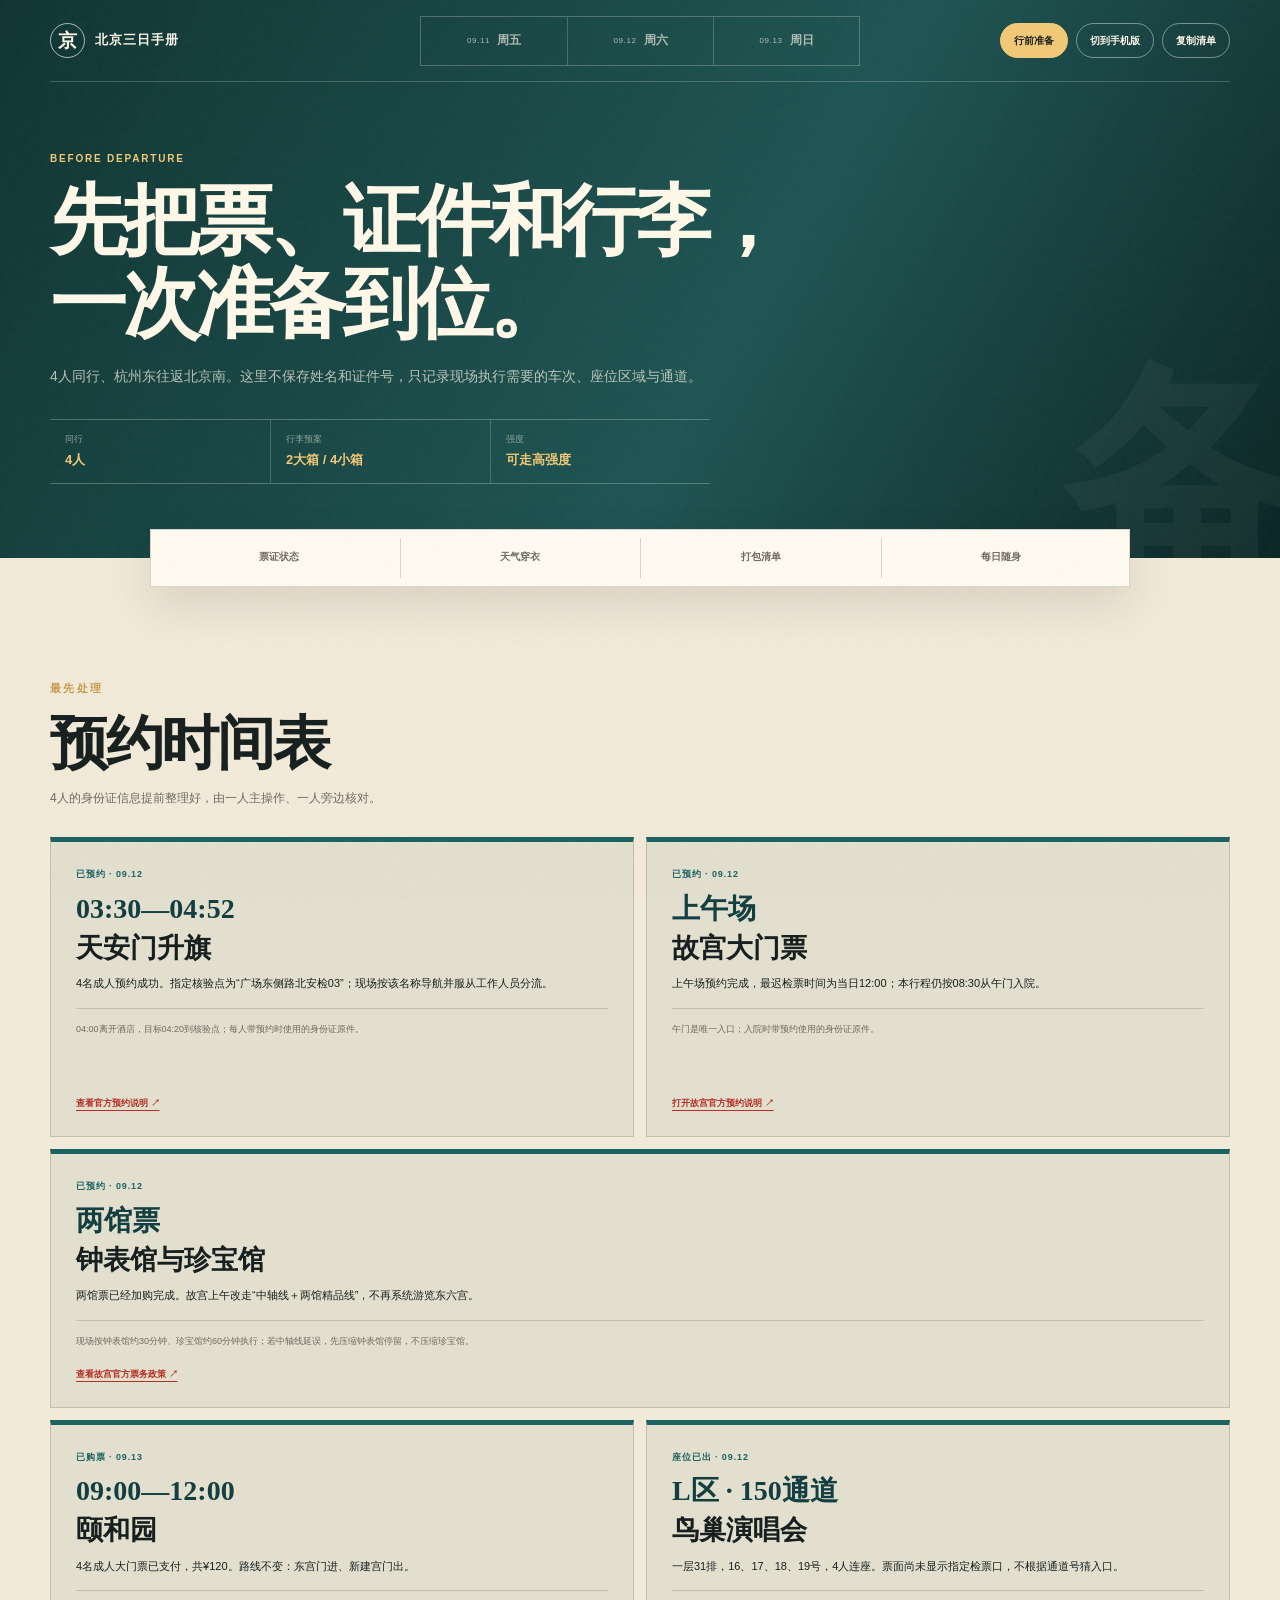
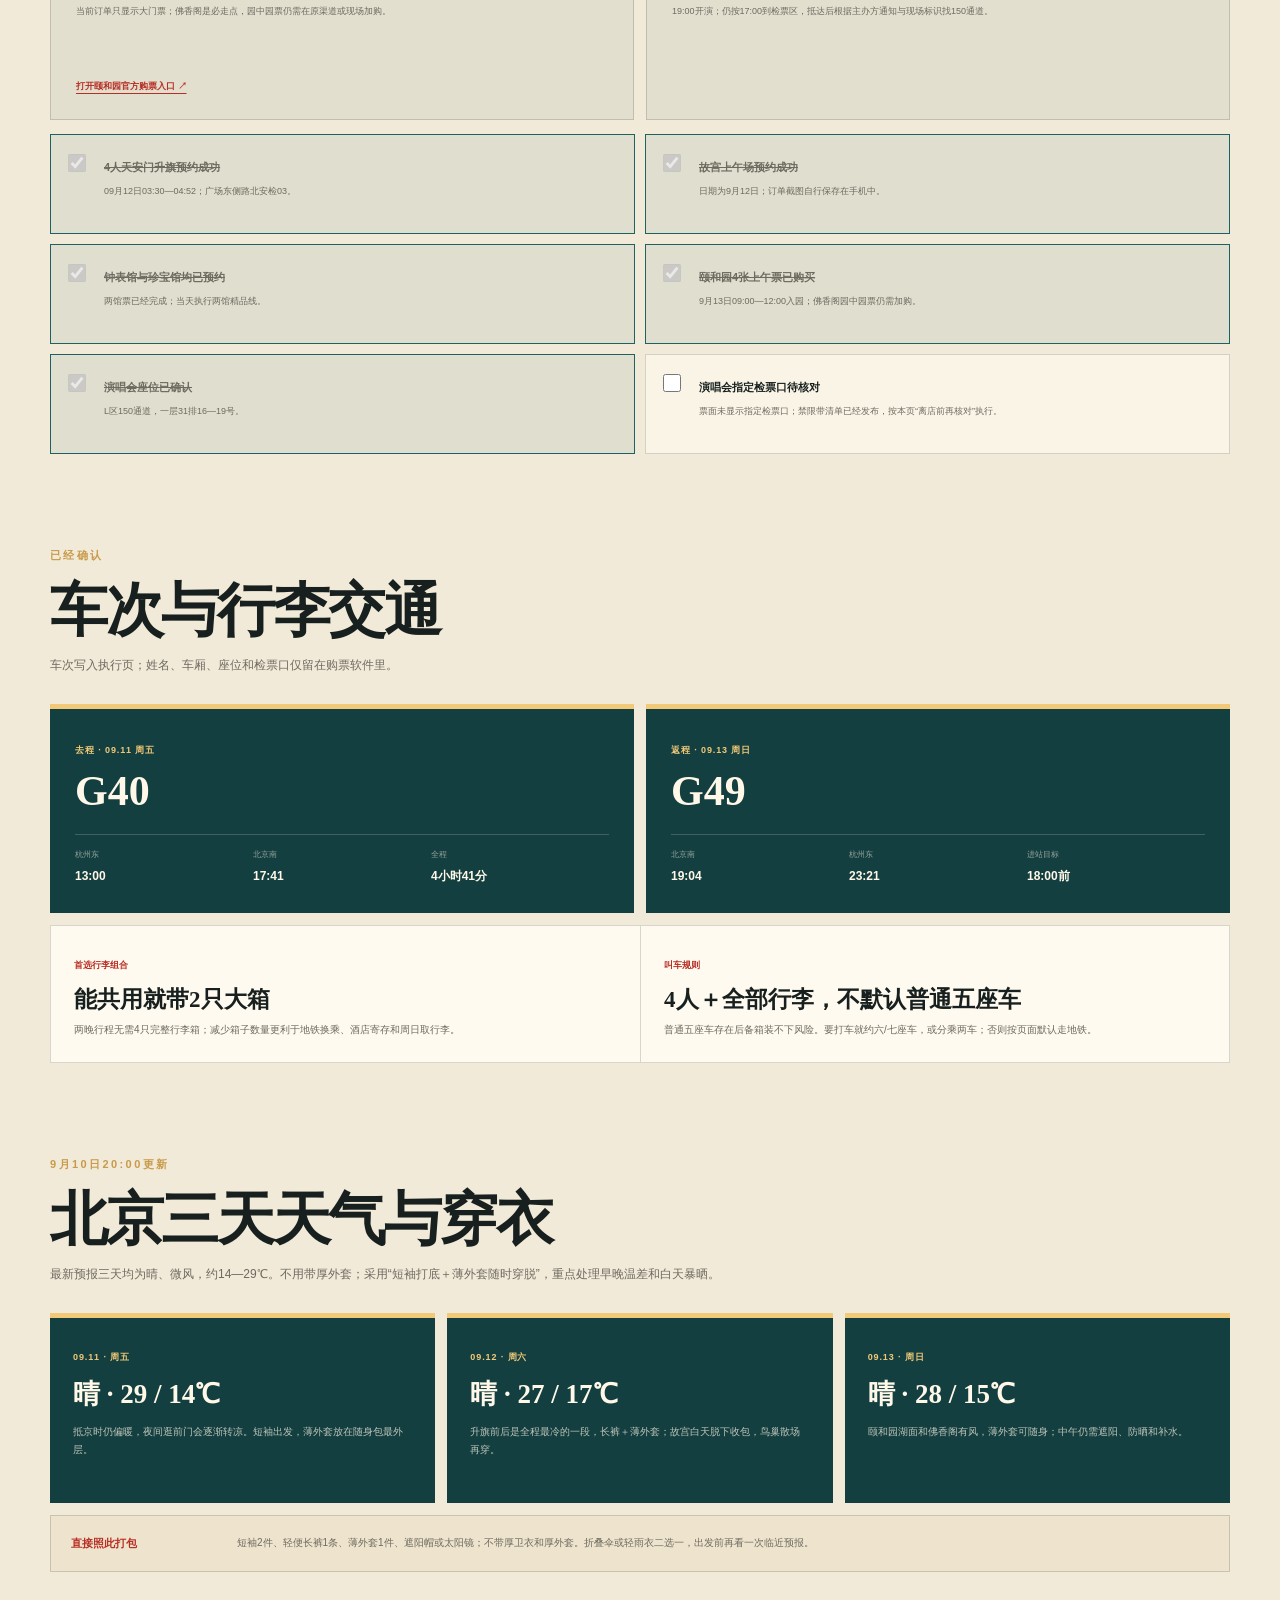
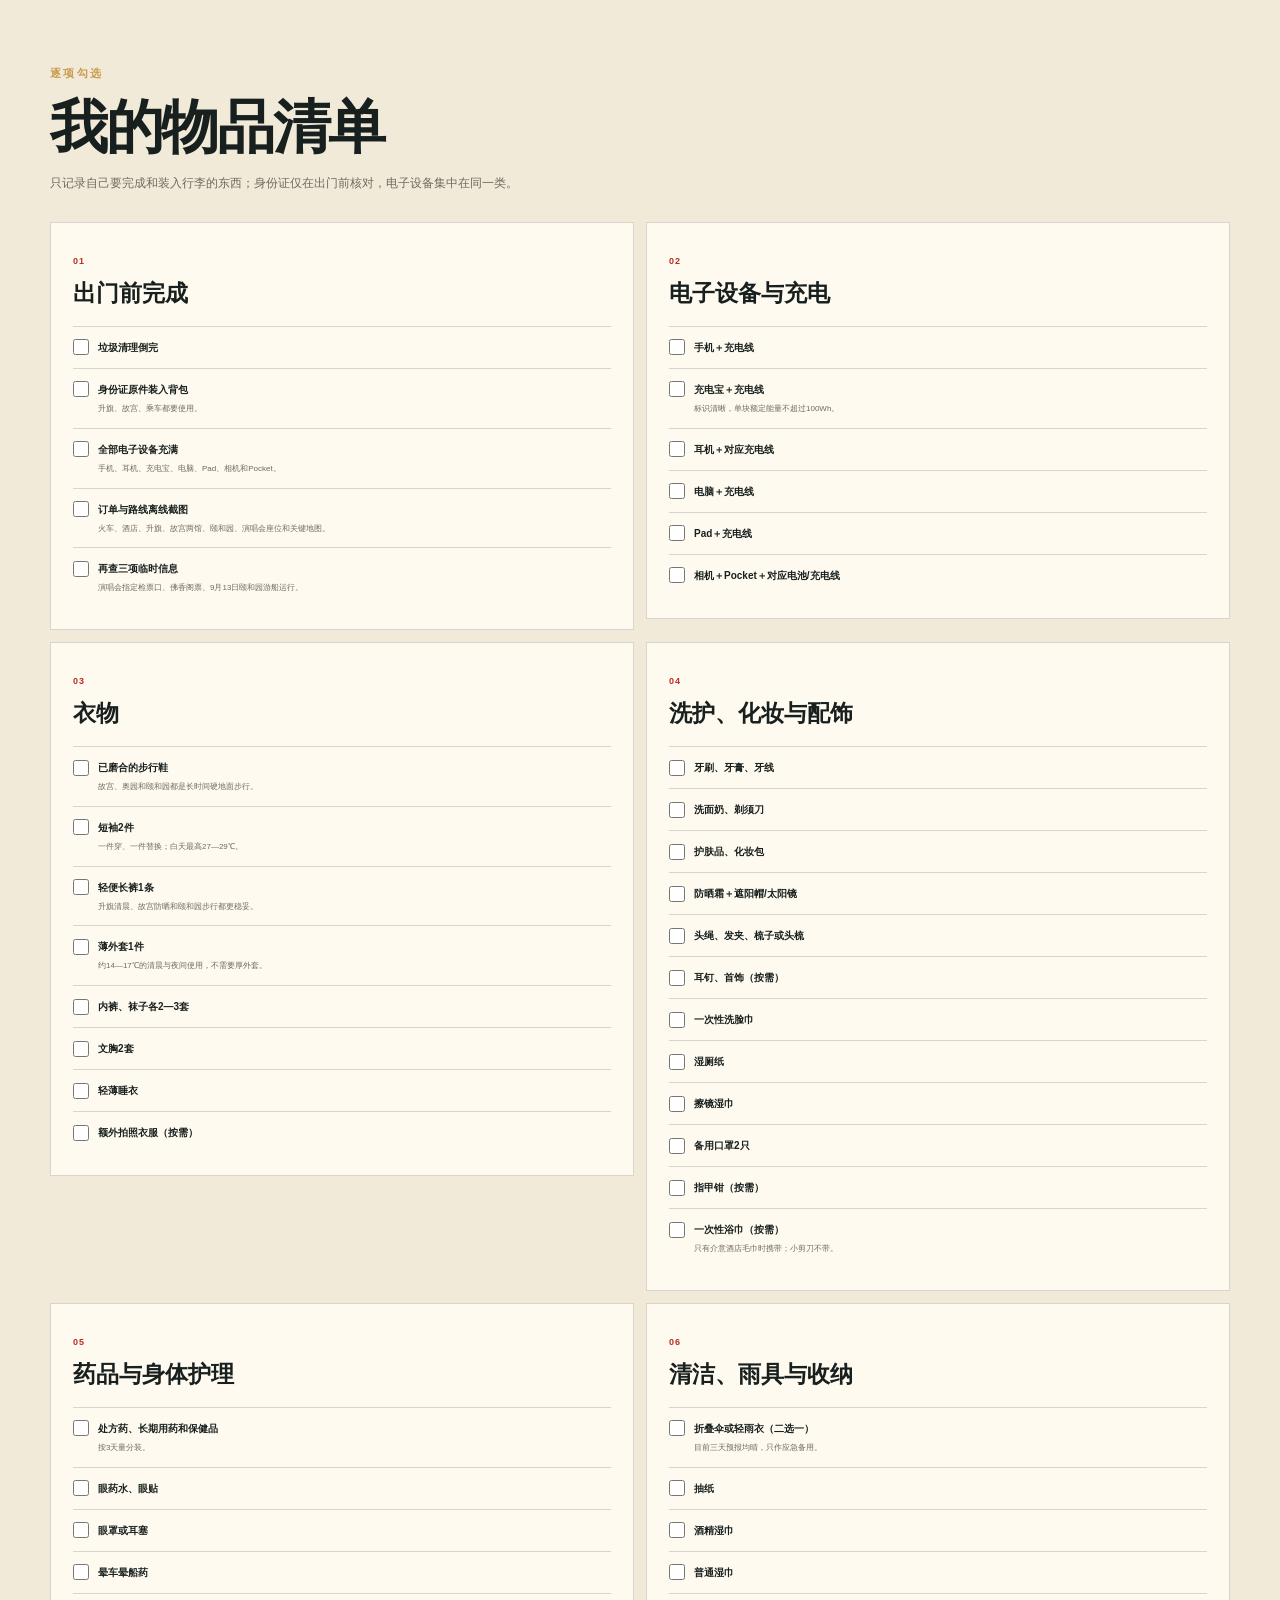
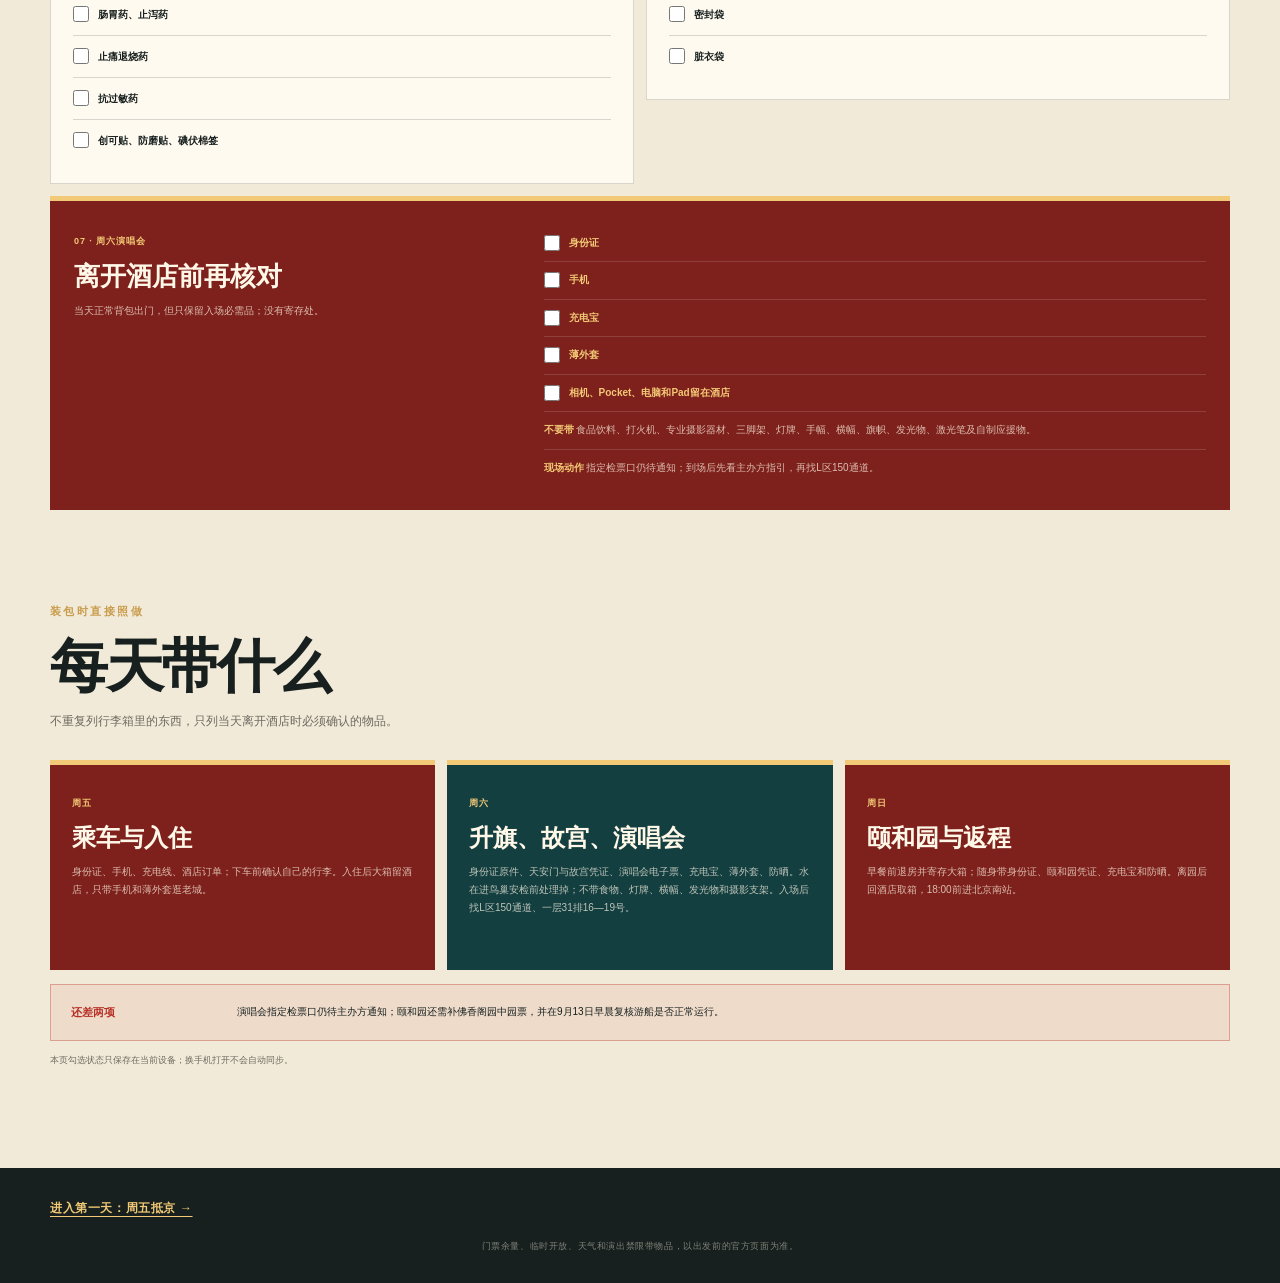
==== commit e9f52708: "Refine personal packing checklist" ====
--- a/prepare.html
+++ b/prepare.html
@@ -69,7 +69,7 @@
         <label><input type="checkbox" data-prep-check="treasure" data-confirmed="true"><span></span><div><b>钟表馆与珍宝馆均已预约</b><p>两馆票已经完成；当天执行两馆精品线。</p></div></label>
         <label><input type="checkbox" data-prep-check="summer" data-confirmed="true"><span></span><div><b>颐和园4张上午票已购买</b><p>9月13日09:00—12:00入园；佛香阁园中园票仍需加购。</p></div></label>
         <label><input type="checkbox" data-prep-check="concert-seat" data-confirmed="true"><span></span><div><b>演唱会座位已确认</b><p>L区150通道，一层31排16—19号。</p></div></label>
-        <label><input type="checkbox" data-prep-check="concert-entry"><span></span><div><b>演唱会指定检票口待核对</b><p>票面未显示指定检票口；禁限带清单已经发布，按本页“小包进场”执行。</p></div></label>
+        <label><input type="checkbox" data-prep-check="concert-entry"><span></span><div><b>演唱会指定检票口待核对</b><p>票面未显示指定检票口；禁限带清单已经发布，按本页“离店前再核对”执行。</p></div></label>
       </div>
     </section>
 
@@ -92,50 +92,79 @@
         <article><span>09.12 · 周六</span><h3>晴 · 27 / 17℃</h3><p>升旗前后是全程最冷的一段，长裤＋薄外套；故宫白天脱下收包，鸟巢散场再穿。</p></article>
         <article><span>09.13 · 周日</span><h3>晴 · 28 / 15℃</h3><p>颐和园湖面和佛香阁有风，薄外套可随身；中午仍需遮阳、防晒和补水。</p></article>
       </div>
-      <div class="weather-summary"><b>直接照此打包</b><span>每人2件短袖、1条轻便长裤、1件薄外套、遮阳帽或太阳镜；不带厚卫衣和厚外套。雨具降为全组1把折叠伞或2件超轻雨衣，出发前再看一次临近预报。</span></div>
+      <div class="weather-summary"><b>直接照此打包</b><span>短袖2件、轻便长裤1条、薄外套1件、遮阳帽或太阳镜；不带厚卫衣和厚外套。折叠伞或轻雨衣二选一，出发前再看一次临近预报。</span></div>
     </section>
 
     <section class="prep-section" id="packing">
-      <header class="prep-heading"><p class="eyebrow">逐项勾选</p><h2>物品清单</h2><p>按“每人必带、穿着洗护、4人共用、演唱会小包”分开；共用物品只带一套，避免四个人重复装。</p></header>
+      <header class="prep-heading"><p class="eyebrow">逐项勾选</p><h2>我的物品清单</h2><p>只记录自己要完成和装入行李的东西；身份证仅在出门前核对，电子设备集中在同一类。</p></header>
       <div class="packing-grid">
-        <article><span>每人必带</span><h3>证件与电子</h3><ul>
-          <li><label><input type="checkbox" data-prep-check="id"><b>身份证原件</b></label><small>升旗、故宫、乘车都要用，不放托运行李。</small></li>
-          <li><label><input type="checkbox" data-prep-check="phone"><b>手机＋充电线</b></label><small>至少保证领队手机全程可用。</small></li>
-          <li><label><input type="checkbox" data-prep-check="power"><b>合规充电宝</b></label><small>铁路要求标识清晰、单块额定能量不超过100Wh；进演唱会前再复核现场规则。</small></li>
-          <li><label><input type="checkbox" data-prep-check="screens"><b>订单与路线截图</b></label><small>火车、酒店、预约、座位和关键地图离线保存。</small></li>
-          <li><label><input type="checkbox" data-prep-check="payment"><b>支付备用</b></label><small>每组至少一张实体银行卡或少量现金，防手机临时失效。</small></li>
+        <article><span>01</span><h3>出门前完成</h3><ul>
+          <li><label><input type="checkbox" data-prep-check="trash"><b>垃圾清理倒完</b></label></li>
+          <li><label><input type="checkbox" data-prep-check="id-packed"><b>身份证原件装入背包</b></label><small>升旗、故宫、乘车都要使用。</small></li>
+          <li><label><input type="checkbox" data-prep-check="devices-charged"><b>全部电子设备充满</b></label><small>手机、耳机、充电宝、电脑、Pad、相机和Pocket。</small></li>
+          <li><label><input type="checkbox" data-prep-check="screens"><b>订单与路线离线截图</b></label><small>火车、酒店、升旗、故宫两馆、颐和园、演唱会座位和关键地图。</small></li>
+          <li><label><input type="checkbox" data-prep-check="last-check"><b>再查三项临时信息</b></label><small>演唱会指定检票口、佛香阁票、9月13日颐和园游船运行。</small></li>
         </ul></article>
-        <article><span>每人衣物</span><h3>两晚轻量组合</h3><ul>
+        <article><span>02</span><h3>电子设备与充电</h3><ul>
+          <li><label><input type="checkbox" data-prep-check="phone"><b>手机＋充电线</b></label></li>
+          <li><label><input type="checkbox" data-prep-check="power"><b>充电宝＋充电线</b></label><small>标识清晰，单块额定能量不超过100Wh。</small></li>
+          <li><label><input type="checkbox" data-prep-check="earphones"><b>耳机＋对应充电线</b></label></li>
+          <li><label><input type="checkbox" data-prep-check="laptop"><b>电脑＋充电线</b></label></li>
+          <li><label><input type="checkbox" data-prep-check="pad"><b>Pad＋充电线</b></label></li>
+          <li><label><input type="checkbox" data-prep-check="camera-pocket"><b>相机＋Pocket＋对应电池/充电线</b></label></li>
+        </ul></article>
+        <article><span>03</span><h3>衣物</h3><ul>
           <li><label><input type="checkbox" data-prep-check="shoes"><b>已磨合的步行鞋</b></label><small>故宫、奥园和颐和园都是长时间硬地面步行。</small></li>
           <li><label><input type="checkbox" data-prep-check="tops"><b>短袖2件</b></label><small>一件穿、一件替换；白天最高27—29℃。</small></li>
           <li><label><input type="checkbox" data-prep-check="pants"><b>轻便长裤1条</b></label><small>升旗清晨、故宫防晒和颐和园步行都更稳妥。</small></li>
           <li><label><input type="checkbox" data-prep-check="layer"><b>薄外套1件</b></label><small>约14—17℃的清晨与夜间使用，不需要厚外套。</small></li>
-          <li><label><input type="checkbox" data-prep-check="socks"><b>内衣袜子各2—3套</b></label><small>袜子至少2双替换，减少连续走路摩擦。</small></li>
-          <li><label><input type="checkbox" data-prep-check="sleepwear"><b>睡衣</b></label><small>轻薄即可。</small></li>
-          <li><label><input type="checkbox" data-prep-check="daybag"><b>轻便小包</b></label><small>大箱留酒店，景点只带当天必需品。</small></li>
+          <li><label><input type="checkbox" data-prep-check="underwear-socks"><b>内裤、袜子各2—3套</b></label></li>
+          <li><label><input type="checkbox" data-prep-check="bras"><b>文胸2套</b></label></li>
+          <li><label><input type="checkbox" data-prep-check="sleepwear"><b>轻薄睡衣</b></label></li>
+          <li><label><input type="checkbox" data-prep-check="photo-clothes"><b>额外拍照衣服（按需）</b></label></li>
         </ul></article>
-        <article><span>每人按需</span><h3>洗护与身体状态</h3><ul>
-          <li><label><input type="checkbox" data-prep-check="toiletries"><b>牙刷牙膏＋基础洗护</b></label><small>酒店能提供的可以不重复带大瓶装。</small></li>
-          <li><label><input type="checkbox" data-prep-check="sun"><b>防晒霜＋遮阳帽/太阳镜</b></label><small>故宫和颐和园的户外段很长。</small></li>
-          <li><label><input type="checkbox" data-prep-check="vision"><b>眼镜或隐形护理用品</b></label><small>按个人习惯准备备用镜片和护理液。</small></li>
-          <li><label><input type="checkbox" data-prep-check="personal-medicine"><b>个人常用药</b></label><small>处方药按人携带，不放共用药包。</small></li>
-          <li><label><input type="checkbox" data-prep-check="sleep"><b>耳塞或眼罩</b></label><small>周六需要极早起床，保证前一晚尽快入睡。</small></li>
+        <article><span>04</span><h3>洗护、化妆与配饰</h3><ul>
+          <li><label><input type="checkbox" data-prep-check="oral-care"><b>牙刷、牙膏、牙线</b></label></li>
+          <li><label><input type="checkbox" data-prep-check="face-shave"><b>洗面奶、剃须刀</b></label></li>
+          <li><label><input type="checkbox" data-prep-check="skincare-makeup"><b>护肤品、化妆包</b></label></li>
+          <li><label><input type="checkbox" data-prep-check="sun"><b>防晒霜＋遮阳帽/太阳镜</b></label></li>
+          <li><label><input type="checkbox" data-prep-check="hair-accessories"><b>头绳、发夹、梳子或头梳</b></label></li>
+          <li><label><input type="checkbox" data-prep-check="jewelry"><b>耳钉、首饰（按需）</b></label></li>
+          <li><label><input type="checkbox" data-prep-check="face-towels"><b>一次性洗脸巾</b></label></li>
+          <li><label><input type="checkbox" data-prep-check="wet-toilet-paper"><b>湿厕纸</b></label></li>
+          <li><label><input type="checkbox" data-prep-check="lens-wipes"><b>擦镜湿巾</b></label></li>
+          <li><label><input type="checkbox" data-prep-check="masks"><b>备用口罩2只</b></label></li>
+          <li><label><input type="checkbox" data-prep-check="nail-clippers"><b>指甲钳（按需）</b></label></li>
+          <li><label><input type="checkbox" data-prep-check="bath-towel"><b>一次性浴巾（按需）</b></label><small>只有介意酒店毛巾时携带；小剪刀不带。</small></li>
         </ul></article>
-        <article><span>4人共用</span><h3>公共袋只装一套</h3><ul>
-          <li><label><input type="checkbox" data-prep-check="charger"><b>多口充电器</b></label><small>集中给4人的手机和充电宝补电。</small></li>
-          <li><label><input type="checkbox" data-prep-check="rain"><b>1把折叠伞或2件超轻雨衣</b></label><small>目前三天预报均晴，只作应急备用。</small></li>
-          <li><label><input type="checkbox" data-prep-check="tissues"><b>纸巾＋湿巾</b></label><small>早餐、小吃和长时间户外段共用。</small></li>
-          <li><label><input type="checkbox" data-prep-check="blister"><b>创可贴＋防磨贴</b></label><small>一出现磨脚立即处理。</small></li>
-          <li><label><input type="checkbox" data-prep-check="medicine"><b>肠胃药＋止痛药＋抗过敏药</b></label><small>无忌口且餐次密集，按常用剂量少量带。</small></li>
-          <li><label><input type="checkbox" data-prep-check="bags"><b>密封袋＋脏衣袋</b></label><small>收纳小物、湿物和两晚换洗衣物。</small></li>
+        <article><span>05</span><h3>药品与身体护理</h3><ul>
+          <li><label><input type="checkbox" data-prep-check="personal-medicine"><b>处方药、长期用药和保健品</b></label><small>按3天量分装。</small></li>
+          <li><label><input type="checkbox" data-prep-check="eye-care"><b>眼药水、眼贴</b></label></li>
+          <li><label><input type="checkbox" data-prep-check="sleep"><b>眼罩或耳塞</b></label></li>
+          <li><label><input type="checkbox" data-prep-check="motion-sickness"><b>晕车晕船药</b></label></li>
+          <li><label><input type="checkbox" data-prep-check="stomach"><b>肠胃药、止泻药</b></label></li>
+          <li><label><input type="checkbox" data-prep-check="pain-fever"><b>止痛退烧药</b></label></li>
+          <li><label><input type="checkbox" data-prep-check="allergy"><b>抗过敏药</b></label></li>
+          <li><label><input type="checkbox" data-prep-check="first-aid"><b>创可贴、防磨贴、碘伏棉签</b></label></li>
+        </ul></article>
+        <article><span>06</span><h3>清洁、雨具与收纳</h3><ul>
+          <li><label><input type="checkbox" data-prep-check="rain"><b>折叠伞或轻雨衣（二选一）</b></label><small>目前三天预报均晴，只作应急备用。</small></li>
+          <li><label><input type="checkbox" data-prep-check="tissues"><b>抽纸</b></label></li>
+          <li><label><input type="checkbox" data-prep-check="alcohol-wipes"><b>酒精湿巾</b></label></li>
+          <li><label><input type="checkbox" data-prep-check="wet-wipes"><b>普通湿巾</b></label></li>
+          <li><label><input type="checkbox" data-prep-check="sealed-bags"><b>密封袋</b></label></li>
+          <li><label><input type="checkbox" data-prep-check="laundry-bag"><b>脏衣袋</b></label></li>
         </ul></article>
       </div>
-      <div class="packing-allocation"><b>两只大箱怎么分</b><span>箱A装2人衣物，箱B装另2人衣物；公共袋固定放在箱A。每人另背1个轻便小包。若改成4只小箱，物品总量不增加，只按人拆分。</span></div>
       <div class="concert-bag">
-        <div><span>周六演唱会</span><h3>只背最小随身包</h3><p>身份证、手机、充电宝、薄外套。没有寄存处，下午离开酒店前就把不确定物品留在房间。</p></div>
+        <div><span>07 · 周六演唱会</span><h3>离开酒店前再核对</h3><p>当天正常背包出门，但只保留入场必需品；没有寄存处。</p></div>
         <ul>
-          <li><b>不要带</b> 食品饮料、打火机、专业摄影器材、三脚架。</li>
-          <li><b>不要带</b> 灯牌、手幅、横幅、旗帜、发光物、激光笔及自制应援物。</li>
+          <li><label><input type="checkbox" data-prep-check="concert-id"><b>身份证</b></label></li>
+          <li><label><input type="checkbox" data-prep-check="concert-phone"><b>手机</b></label></li>
+          <li><label><input type="checkbox" data-prep-check="concert-power"><b>充电宝</b></label></li>
+          <li><label><input type="checkbox" data-prep-check="concert-layer"><b>薄外套</b></label></li>
+          <li><label><input type="checkbox" data-prep-check="concert-leave-devices"><b>相机、Pocket、电脑和Pad留在酒店</b></label></li>
+          <li><b>不要带</b> 食品饮料、打火机、专业摄影器材、三脚架、灯牌、手幅、横幅、旗帜、发光物、激光笔及自制应援物。</li>
           <li><b>现场动作</b> 指定检票口仍待通知；到场后先看主办方指引，再找L区150通道。</li>
         </ul>
       </div>
@@ -144,7 +173,7 @@
     <section class="prep-section" id="daily-carry">
       <header class="prep-heading"><p class="eyebrow">装包时直接照做</p><h2>每天带什么</h2><p>不重复列行李箱里的东西，只列当天离开酒店时必须确认的物品。</p></header>
       <div class="carry-grid">
-        <article><span>周五</span><h3>乘车与入住</h3><p>身份证、手机、充电线、酒店订单；下车前4人确认箱子数量。入住后大箱全部留酒店，只带手机和薄外套逛老城。</p></article>
+        <article><span>周五</span><h3>乘车与入住</h3><p>身份证、手机、充电线、酒店订单；下车前确认自己的行李。入住后大箱留酒店，只带手机和薄外套逛老城。</p></article>
         <article><span>周六</span><h3>升旗、故宫、演唱会</h3><p>身份证原件、天安门与故宫凭证、演唱会电子票、充电宝、薄外套、防晒。水在进鸟巢安检前处理掉；不带食物、灯牌、横幅、发光物和摄影支架。入场后找L区150通道、一层31排16—19号。</p></article>
         <article><span>周日</span><h3>颐和园与返程</h3><p>早餐前退房并寄存大箱；随身带身份证、颐和园凭证、充电宝和防晒。离园后回酒店取箱，18:00前进北京南站。</p></article>
       </div>
--- a/daily.css
+++ b/daily.css
@@ -245,6 +245,10 @@
 }
 
 @media (max-width: 560px) {
+  .day-switcher { padding-top: 12px; grid-template-columns: 1fr; gap: 8px; }
+  .daily-brand { grid-row: 1; grid-column: 1; }
+  .day-actions { grid-row: 2; grid-column: 1; width: 100%; min-width: 0; justify-self: stretch; justify-content: flex-start; }
+  .day-tabs { grid-row: 3; grid-column: 1; }
   .day-switcher,
   .daily-hero-inner,
   .daily-index,
@@ -255,7 +259,8 @@
   .daily-brand b { font-size: 11px; }
   #copyDay { padding: 7px 10px; font-size: 9px; }
   .day-tabs a { min-width: 0; padding-left: 8px; padding-right: 8px; }
-  .daily-hero-inner h1 { font-size: 43px; }
+  .daily-hero-inner h1 { font-size: 40px; }
+  body[data-day="prepare"] .daily-hero-inner h1 { font-size: 34px; }
   .daily-hero-inner dl { grid-template-columns: 1fr; }
   .daily-hero-inner dl div + div { border-left: 0; border-top: 1px solid rgba(255,255,255,.2); }
   .daily-index { margin-top: -20px; }
@@ -279,8 +284,11 @@
 
 /* Sequential field guide: route and its instructions live in the same card. */
 .day-actions { min-width: 200px; justify-self: end; justify-content: flex-end; display: flex; align-items: center; gap: 8px; }
-.day-actions button { min-height: 34px; padding: 8px 13px; border: 1px solid rgba(255,255,255,.42); border-radius: 999px; color: #fff8e8; background: transparent; cursor: pointer; font-size: 10px; font-weight: 800; }
-.day-actions button:hover { color: var(--ink); background: #f2c976; border-color: #f2c976; }
+.day-actions button,
+.day-actions .prepare-link { min-height: 34px; padding: 8px 13px; display: inline-flex; align-items: center; border: 1px solid rgba(255,255,255,.42); border-radius: 999px; color: #fff8e8; background: transparent; cursor: pointer; font-size: 10px; font-weight: 800; text-decoration: none; white-space: nowrap; }
+.day-actions button:hover,
+.day-actions .prepare-link:hover,
+.day-actions .prepare-link.is-current { color: var(--ink); background: #f2c976; border-color: #f2c976; }
 #copyDay { justify-self: auto; }
 .daily-index { grid-template-columns: repeat(3, 1fr); }
 
@@ -390,19 +398,24 @@
 body[data-view="mobile"] { background: #162523; }
 body[data-view="mobile"] .daily-hero,
 body[data-view="mobile"] .daily-page-main,
+body[data-view="mobile"] .prep-main,
 body[data-view="mobile"] .daily-footer { width: min(480px, 100%); margin-left: auto; margin-right: auto; box-shadow: 0 0 60px rgba(0,0,0,.22); }
 body[data-view="mobile"] .daily-page-main { background: var(--paper); }
 body[data-view="mobile"] .daily-hero { min-height: 390px; }
-body[data-view="mobile"] .day-switcher { width: calc(100% - 24px); min-height: 64px; grid-template-columns: 1fr auto; gap: 10px; }
+body[data-view="mobile"] .day-switcher { width: calc(100% - 24px); min-height: 64px; padding-top: 12px; grid-template-columns: 1fr; gap: 8px; }
 body[data-view="mobile"] .daily-brand { min-width: 0; }
 body[data-view="mobile"] .daily-brand b { display: none; }
-body[data-view="mobile"] .day-tabs { grid-row: 2; grid-column: 1 / -1; width: 100%; height: 46px; margin-bottom: 10px; }
+body[data-view="mobile"] .daily-brand { grid-row: 1; grid-column: 1; }
+body[data-view="mobile"] .day-actions { grid-row: 2; grid-column: 1; width: 100%; justify-self: stretch; justify-content: flex-start; }
+body[data-view="mobile"] .day-tabs { grid-row: 3; grid-column: 1; width: 100%; height: 46px; margin-bottom: 10px; }
 body[data-view="mobile"] .day-tabs a { min-width: 0; flex: 1 1 0; padding: 7px; }
 body[data-view="mobile"] .day-actions { gap: 5px; }
 body[data-view="mobile"] .day-actions { min-width: 0; }
 body[data-view="mobile"] .day-actions button { min-height: 32px; padding: 7px 9px; font-size: 8px; }
+body[data-view="mobile"] .day-actions .prepare-link { min-height: 32px; padding: 7px 9px; font-size: 8px; }
 body[data-view="mobile"] .daily-hero-inner { width: calc(100% - 28px); padding: 42px 0 52px; }
 body[data-view="mobile"] .daily-hero-inner h1 { font-size: 40px; line-height: 1.12; }
+body[data-view="mobile"][data-day="prepare"] .daily-hero-inner h1 { font-size: 34px; line-height: 1.14; }
 body[data-view="mobile"] .daily-hero-inner > p:not(.daily-sequence) { font-size: 12px; }
 body[data-view="mobile"] .daily-hero-inner dl { grid-template-columns: 1fr; }
 body[data-view="mobile"] .daily-hero-inner dl div + div { border-left: 0; border-top: 1px solid rgba(255,255,255,.2); }
@@ -528,7 +541,8 @@
 
 @media (max-width: 820px) {
   .day-actions { gap: 5px; }
-  .day-actions button { padding: 7px 9px; font-size: 8px; }
+  .day-actions button,
+  .day-actions .prepare-link { padding: 7px 9px; font-size: 8px; }
   .daily-journey { width: calc(100% - 28px); padding-top: 64px; }
   .journey-traffic-grid,
   .journey-transport-details > div,
@@ -536,16 +550,13 @@
 }
 
 /* Pre-trip field guide */
-.day-actions .prepare-link { min-height: 34px; padding: 8px 13px; display: inline-flex; align-items: center; border: 1px solid rgba(255,255,255,.42); border-radius: 999px; color: #fff8e8; background: transparent; cursor: pointer; font-size: 10px; font-weight: 800; text-decoration: none; white-space: nowrap; }
-.day-actions .prepare-link:hover,
-.day-actions .prepare-link.is-current { color: var(--ink); background: #f2c976; border-color: #f2c976; }
 body[data-day="prepare"] .daily-hero {
   background:
     linear-gradient(120deg, rgba(13,50,49,.99), rgba(22,79,77,.96) 58%, rgba(9,35,35,.99)),
     repeating-linear-gradient(90deg, transparent 0 79px, rgba(255,255,255,.04) 80px 81px);
 }
 body[data-day="prepare"] .daily-hero::after { content: "备"; }
-.prep-main { background: var(--paper); }
+.prep-main { overflow: visible; background: var(--paper); }
 .prep-index { grid-template-columns: repeat(4, 1fr); }
 .prep-section { width: min(1180px, calc(100% - 48px)); margin: 0 auto; padding: 92px 0 0; scroll-margin-top: 18px; }
 .prep-section:last-child { padding-bottom: 100px; }
@@ -554,9 +565,11 @@
 .prep-heading > p:last-child { margin: 12px 0 0; color: var(--muted); font-size: 12px; line-height: 1.75; }
 .deadline-grid { display: grid; grid-template-columns: repeat(2, minmax(0, 1fr)); gap: 12px; }
 .deadline-card { min-height: 300px; padding: 25px; display: flex; flex-direction: column; border: 1px solid var(--line); border-top: 5px solid var(--jade); background: var(--cream); }
+.deadline-card.urgent { border-top-color: var(--cinnabar); box-shadow: 0 12px 34px rgba(153,38,29,.08); }
 .deadline-card.done { border-top-color: var(--jade); background: rgba(22,79,77,.07); }
 .deadline-card.done > span { color: var(--jade); }
 .deadline-card.wide { min-height: 220px; grid-column: 1 / -1; }
+.deadline-card.pending { border-top-style: dashed; }
 .deadline-card > span { color: var(--cinnabar); font-size: 9px; font-weight: 900; letter-spacing: .1em; }
 .deadline-card time { margin-top: 12px; color: var(--jade-dark); font: 800 28px/1 var(--display); }
 .deadline-card h3 { margin: 9px 0 10px; font: 700 27px/1.2 var(--display); }
@@ -617,6 +630,9 @@
 .concert-bag li { padding: 10px 0; color: rgba(255,248,232,.72); border-top: 1px solid rgba(255,255,255,.14); font-size: 10px; line-height: 1.65; }
 .concert-bag li:first-child { border-top: 0; }
 .concert-bag li b { color: #f2c976; }
+.concert-bag label { display: flex; gap: 9px; align-items: center; cursor: pointer; }
+.concert-bag input { width: 16px; height: 16px; margin: 0; accent-color: #f2c976; }
+.concert-bag li:has(input:checked) b { text-decoration: line-through; color: rgba(255,248,232,.5); }
 .carry-grid { display: grid; grid-template-columns: repeat(3, minmax(0,1fr)); gap: 12px; }
 .carry-grid article { min-height: 210px; padding: 22px; color: #fff8e8; background: var(--red-dark); border-top: 5px solid #f2c976; }
 .carry-grid article:nth-child(2) { background: var(--jade-dark); }
@@ -629,7 +645,6 @@
 .local-save-note { margin: 12px 0 0; color: var(--muted); font-size: 9px; }
 
 body[data-view="mobile"] .prep-section { width: calc(100% - 28px); padding-top: 62px; }
-body[data-view="mobile"][data-day="prepare"] .daily-hero-inner h1 { font-size: 34px; line-height: 1.14; }
 body[data-view="mobile"] .prep-index { grid-template-columns: repeat(2, 1fr); }
 body[data-view="mobile"] .deadline-grid,
 body[data-view="mobile"] .prep-checks,
@@ -642,13 +657,12 @@
 body[data-view="mobile"] .transport-callout > div + div { border-left: 0; border-top: 1px solid var(--line); }
 body[data-view="mobile"] .train-grid dl { grid-template-columns: 1fr; }
 body[data-view="mobile"] .train-grid dl div + div { border-top: 1px solid rgba(255,255,255,.12); }
-body[data-view="mobile"] .pending-strip,
+body[data-view="mobile"] .pending-strip { grid-template-columns: 1fr; gap: 5px; }
 body[data-view="mobile"] .weather-summary,
 body[data-view="mobile"] .packing-allocation,
 body[data-view="mobile"] .concert-bag { grid-template-columns: 1fr; gap: 8px; }
 
 @media (max-width: 820px) {
-  .day-actions .prepare-link { padding: 7px 9px; font-size: 8px; }
   .prep-section { width: calc(100% - 28px); padding-top: 68px; }
   .deadline-grid,
   .prep-checks,
@@ -663,8 +677,5 @@
   .prep-index { grid-template-columns: repeat(2, 1fr); }
   .transport-callout { grid-template-columns: 1fr; }
   .transport-callout > div + div { border-left: 0; border-top: 1px solid var(--line); }
-  .pending-strip,
-  .weather-summary,
-  .packing-allocation,
-  .concert-bag { grid-template-columns: 1fr; gap: 8px; }
-}
+  .pending-strip { grid-template-columns: 1fr; gap: 5px; }
+}
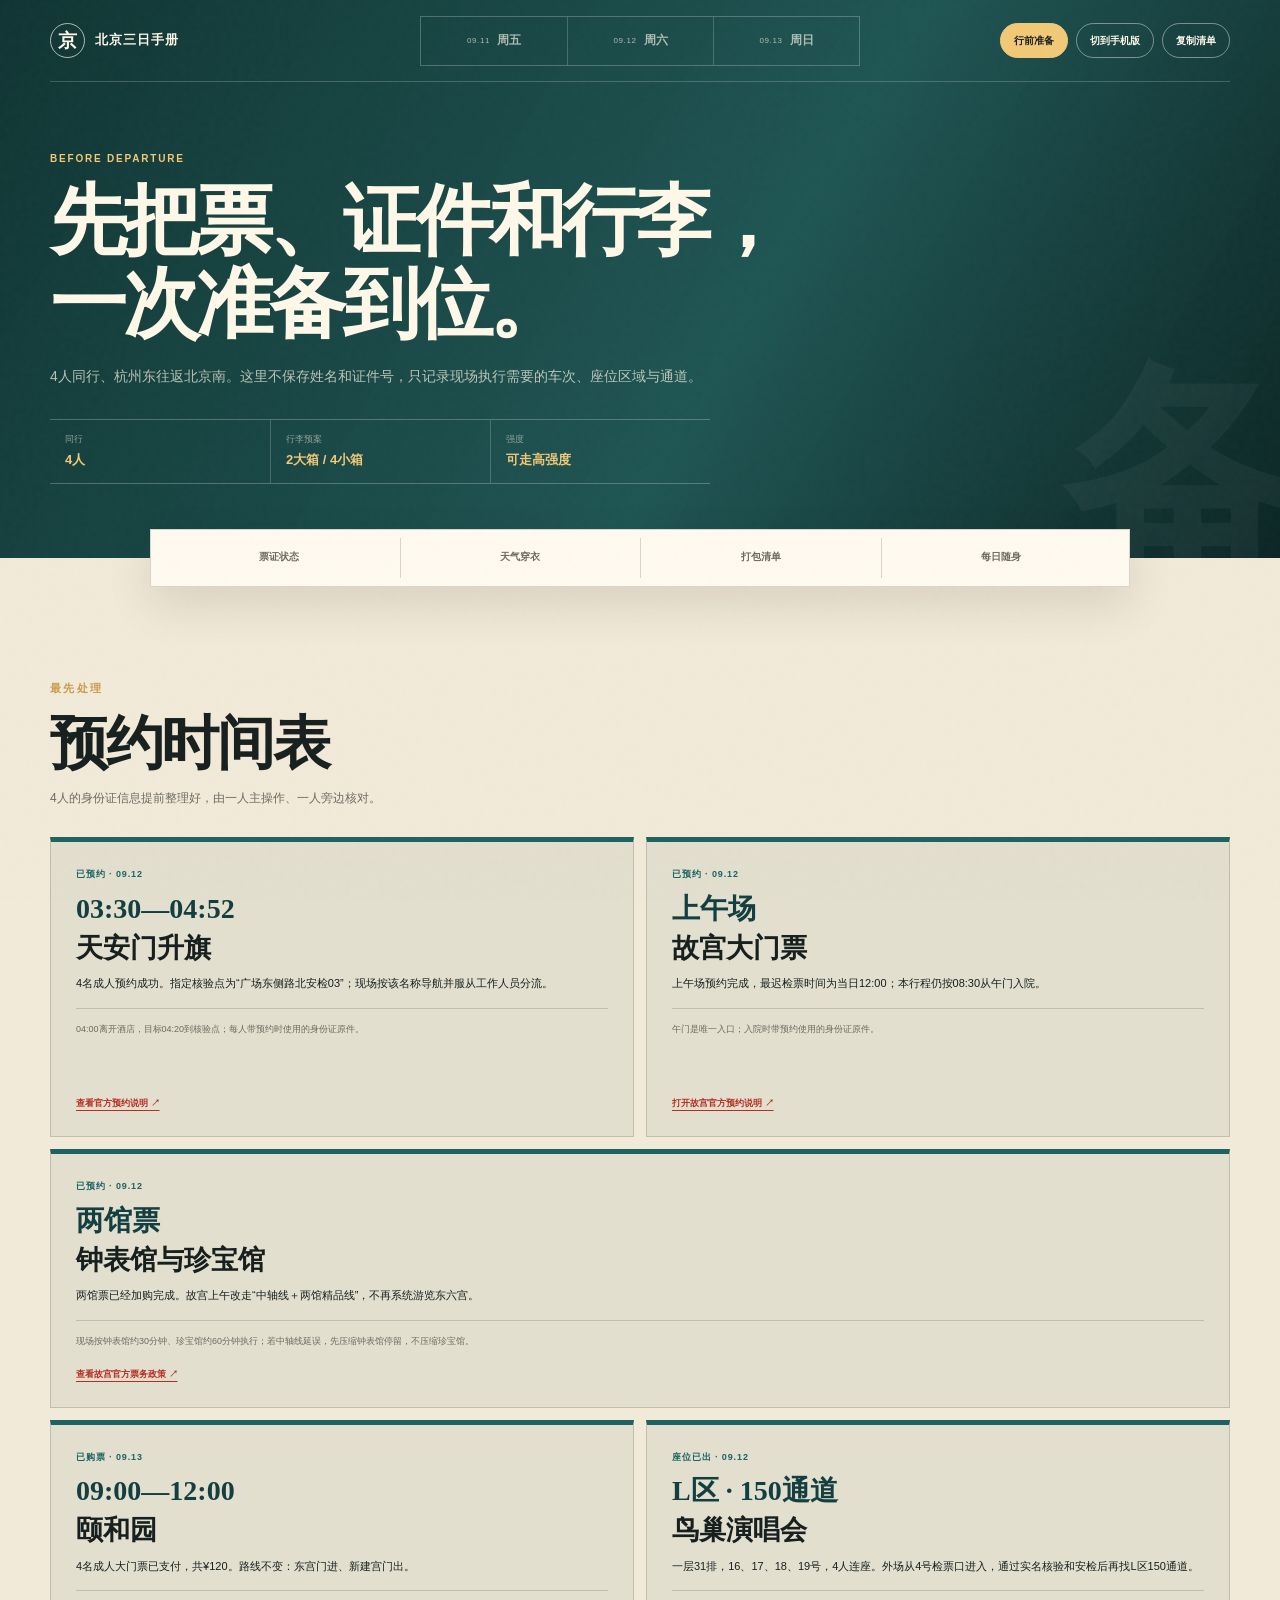
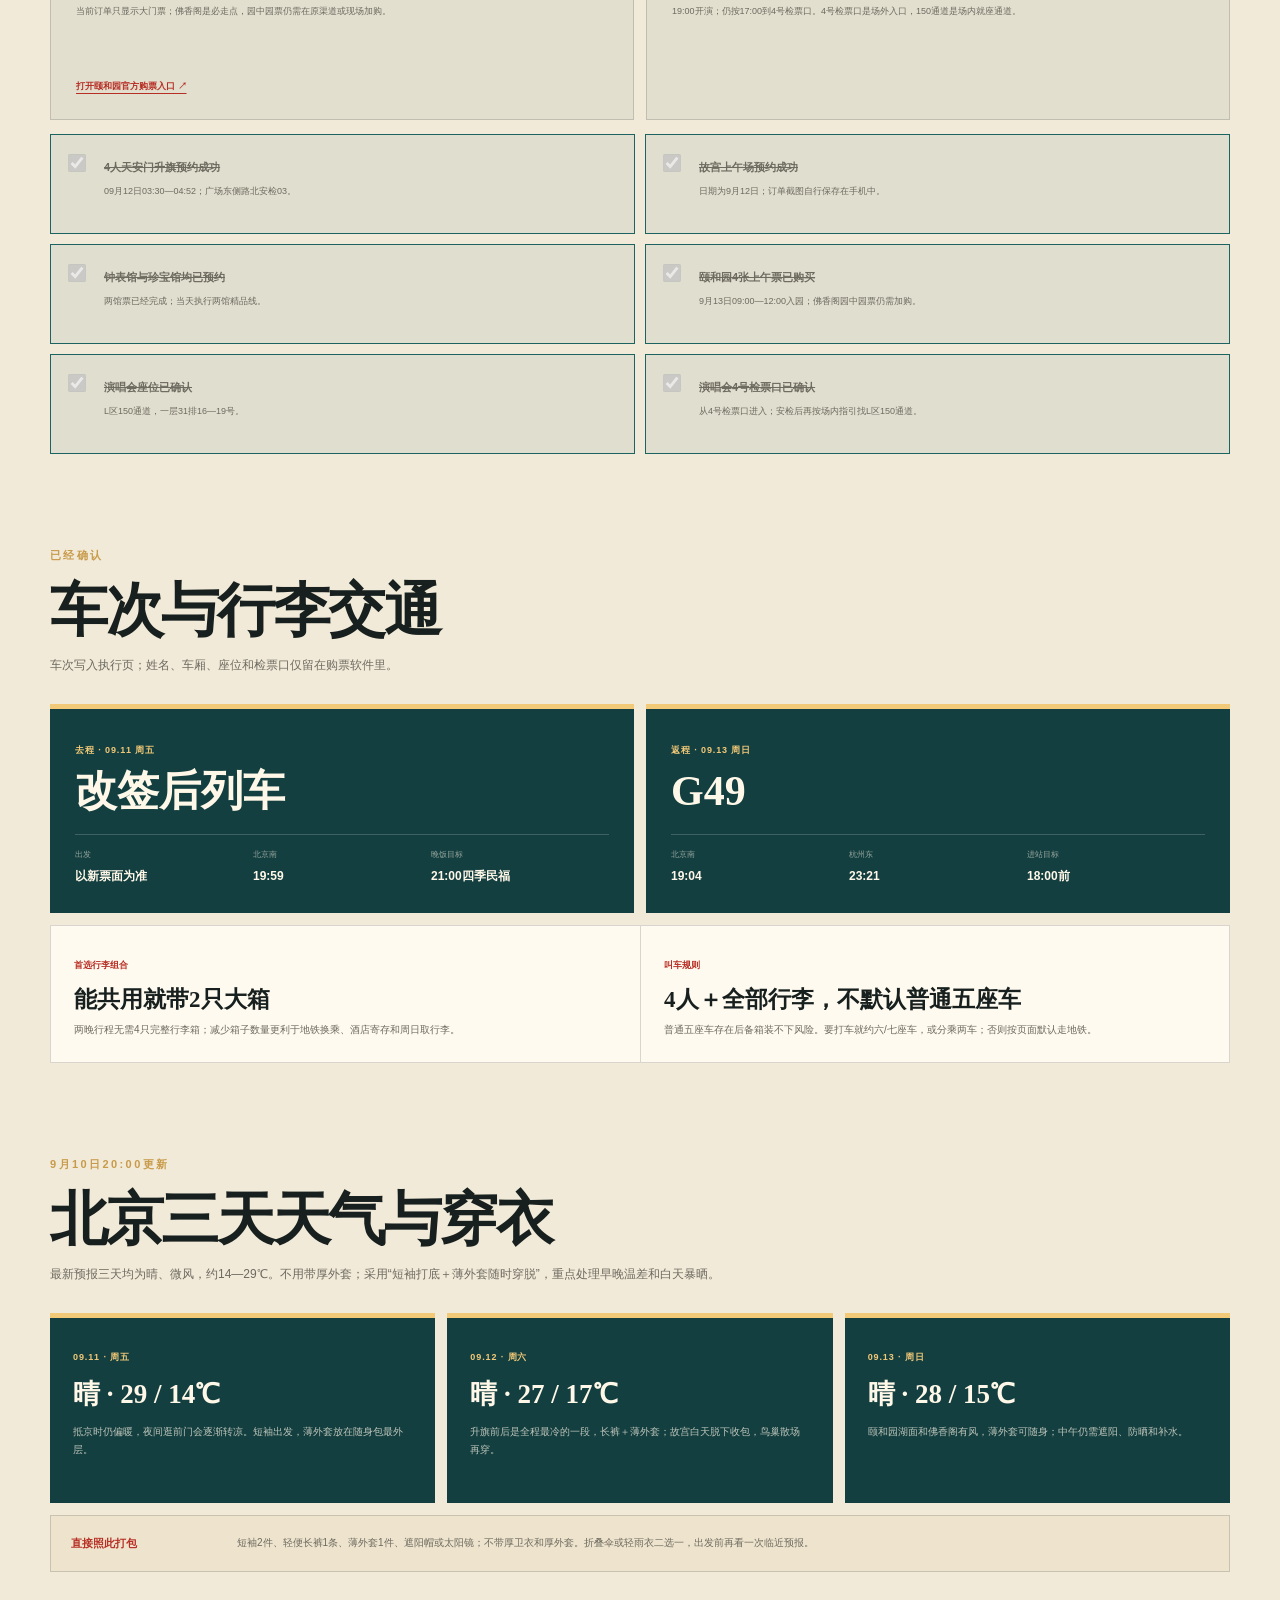
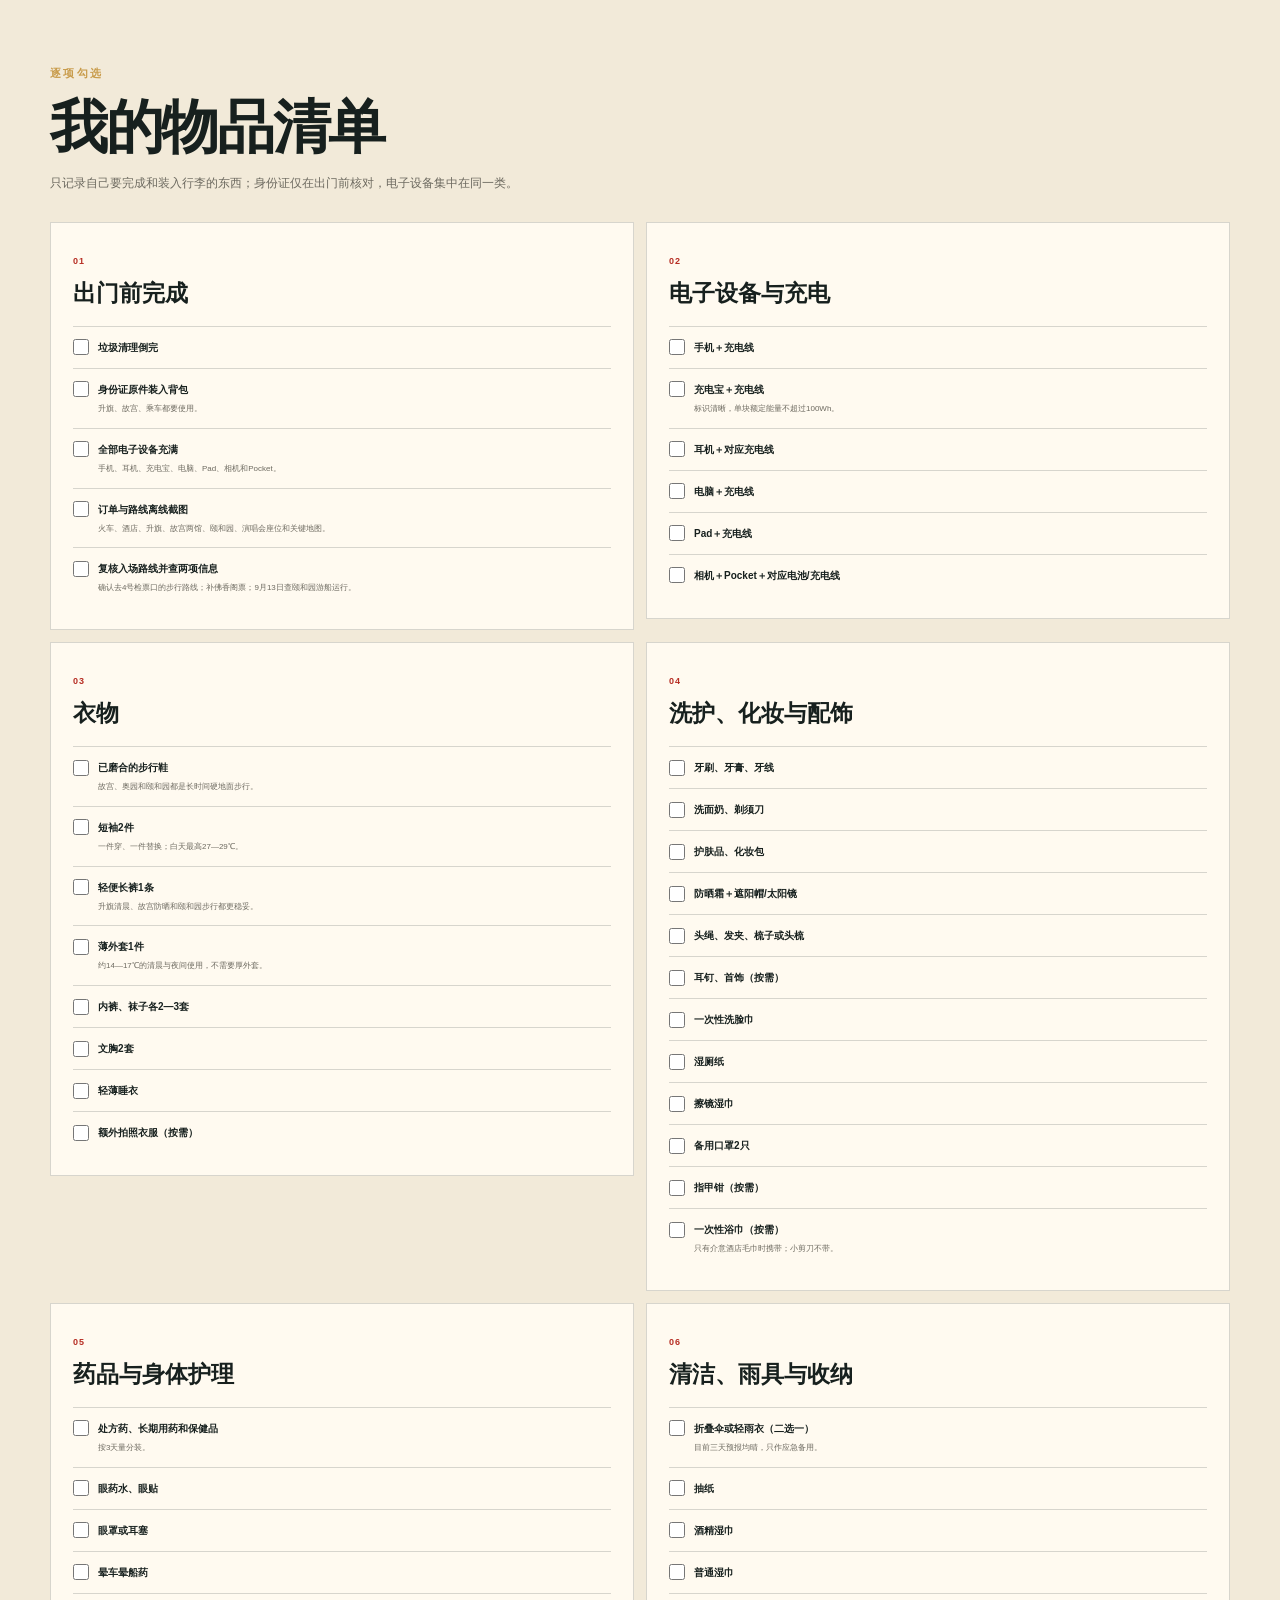
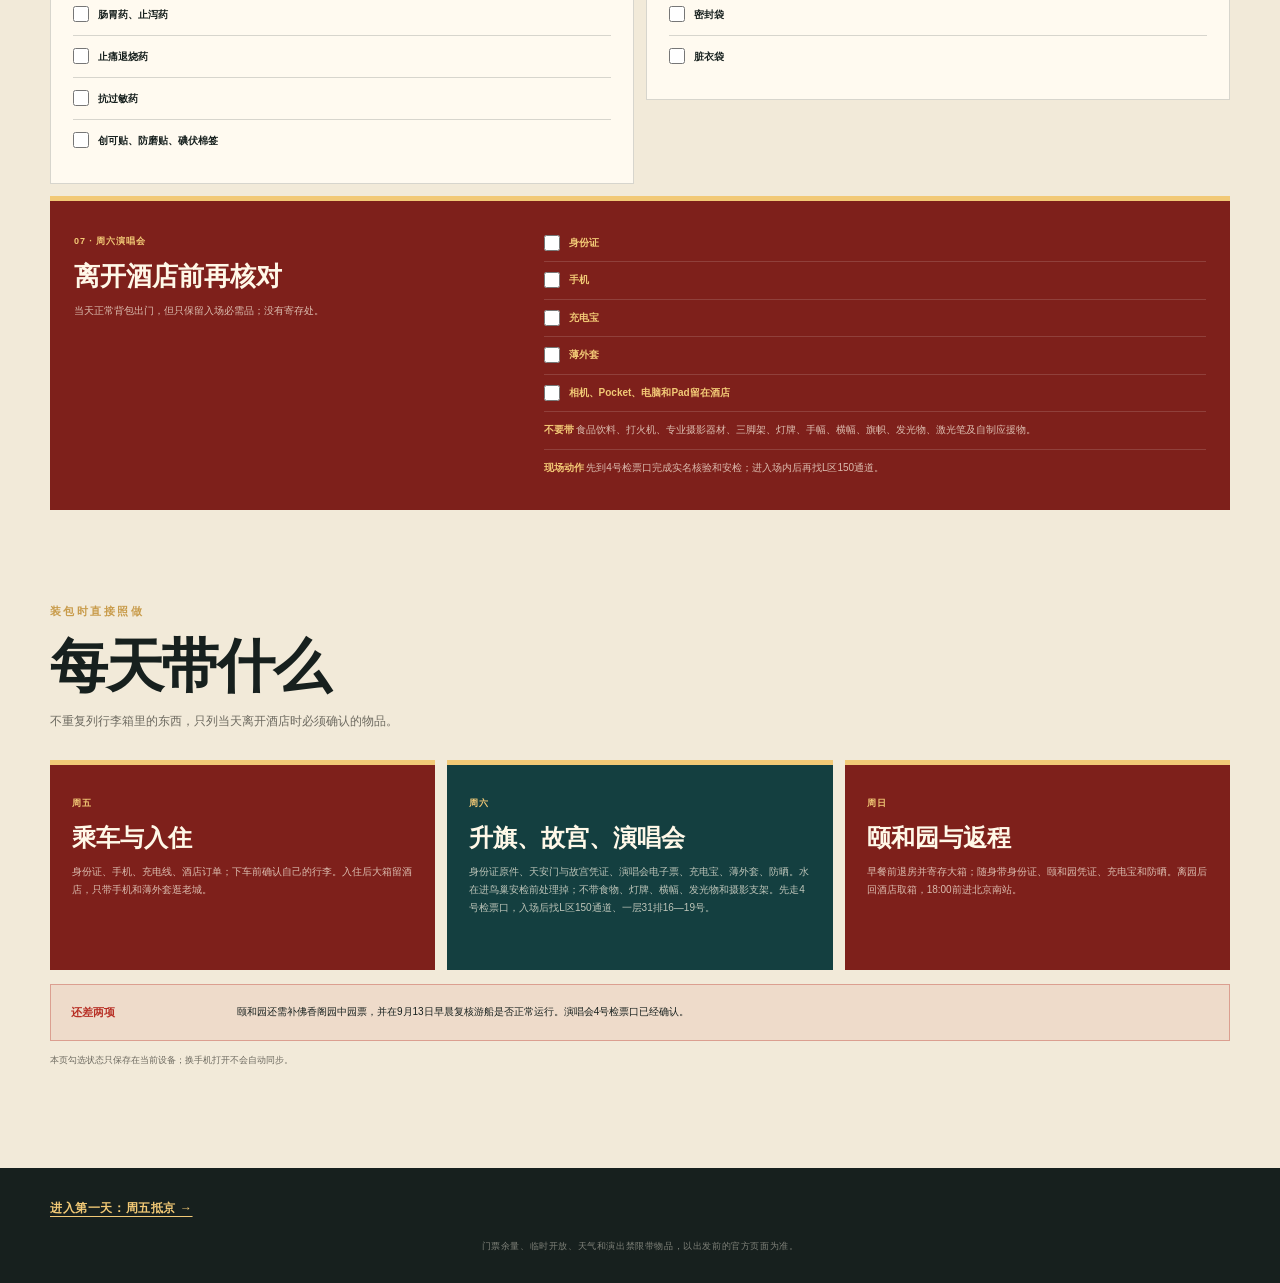
==== commit f1541a9c: "Update Friday late-arrival plan" ====
--- a/prepare.html
+++ b/prepare.html
@@ -59,8 +59,8 @@
         </article>
         <article class="deadline-card done">
           <span>座位已出 · 09.12</span><time>L区 · 150通道</time><h3>鸟巢演唱会</h3>
-          <p>一层31排，16、17、18、19号，4人连座。票面尚未显示指定检票口，不根据通道号猜入口。</p>
-          <small>19:00开演；仍按17:00到检票区，抵达后根据主办方通知与现场标识找150通道。</small>
+          <p>一层31排，16、17、18、19号，4人连座。外场从4号检票口进入，通过实名核验和安检后再找L区150通道。</p>
+          <small>19:00开演；仍按17:00到4号检票口。4号检票口是场外入口，150通道是场内就座通道。</small>
         </article>
       </div>
       <div class="prep-checks" data-check-group="booking">
@@ -69,14 +69,14 @@
         <label><input type="checkbox" data-prep-check="treasure" data-confirmed="true"><span></span><div><b>钟表馆与珍宝馆均已预约</b><p>两馆票已经完成；当天执行两馆精品线。</p></div></label>
         <label><input type="checkbox" data-prep-check="summer" data-confirmed="true"><span></span><div><b>颐和园4张上午票已购买</b><p>9月13日09:00—12:00入园；佛香阁园中园票仍需加购。</p></div></label>
         <label><input type="checkbox" data-prep-check="concert-seat" data-confirmed="true"><span></span><div><b>演唱会座位已确认</b><p>L区150通道，一层31排16—19号。</p></div></label>
-        <label><input type="checkbox" data-prep-check="concert-entry"><span></span><div><b>演唱会指定检票口待核对</b><p>票面未显示指定检票口；禁限带清单已经发布，按本页“离店前再核对”执行。</p></div></label>
+        <label><input type="checkbox" data-prep-check="concert-entry" data-confirmed="true"><span></span><div><b>演唱会4号检票口已确认</b><p>从4号检票口进入；安检后再按场内指引找L区150通道。</p></div></label>
       </div>
     </section>
 
     <section class="prep-section" id="trains">
       <header class="prep-heading"><p class="eyebrow">已经确认</p><h2>车次与行李交通</h2><p>车次写入执行页；姓名、车厢、座位和检票口仅留在购票软件里。</p></header>
       <div class="train-grid">
-        <article><span>去程 · 09.11 周五</span><h3>G40</h3><dl><div><dt>杭州东</dt><dd>13:00</dd></div><div><dt>北京南</dt><dd>17:41</dd></div><div><dt>全程</dt><dd>4小时41分</dd></div></dl></article>
+        <article><span>去程 · 09.11 周五</span><h3>改签后列车</h3><dl><div><dt>出发</dt><dd>以新票面为准</dd></div><div><dt>北京南</dt><dd>19:59</dd></div><div><dt>晚饭目标</dt><dd>21:00四季民福</dd></div></dl></article>
         <article><span>返程 · 09.13 周日</span><h3>G49</h3><dl><div><dt>北京南</dt><dd>19:04</dd></div><div><dt>杭州东</dt><dd>23:21</dd></div><div><dt>进站目标</dt><dd>18:00前</dd></div></dl></article>
       </div>
       <div class="transport-callout">
@@ -103,7 +103,7 @@
           <li><label><input type="checkbox" data-prep-check="id-packed"><b>身份证原件装入背包</b></label><small>升旗、故宫、乘车都要使用。</small></li>
           <li><label><input type="checkbox" data-prep-check="devices-charged"><b>全部电子设备充满</b></label><small>手机、耳机、充电宝、电脑、Pad、相机和Pocket。</small></li>
           <li><label><input type="checkbox" data-prep-check="screens"><b>订单与路线离线截图</b></label><small>火车、酒店、升旗、故宫两馆、颐和园、演唱会座位和关键地图。</small></li>
-          <li><label><input type="checkbox" data-prep-check="last-check"><b>再查三项临时信息</b></label><small>演唱会指定检票口、佛香阁票、9月13日颐和园游船运行。</small></li>
+          <li><label><input type="checkbox" data-prep-check="last-check"><b>复核入场路线并查两项信息</b></label><small>确认去4号检票口的步行路线；补佛香阁票；9月13日查颐和园游船运行。</small></li>
         </ul></article>
         <article><span>02</span><h3>电子设备与充电</h3><ul>
           <li><label><input type="checkbox" data-prep-check="phone"><b>手机＋充电线</b></label></li>
@@ -165,7 +165,7 @@
           <li><label><input type="checkbox" data-prep-check="concert-layer"><b>薄外套</b></label></li>
           <li><label><input type="checkbox" data-prep-check="concert-leave-devices"><b>相机、Pocket、电脑和Pad留在酒店</b></label></li>
           <li><b>不要带</b> 食品饮料、打火机、专业摄影器材、三脚架、灯牌、手幅、横幅、旗帜、发光物、激光笔及自制应援物。</li>
-          <li><b>现场动作</b> 指定检票口仍待通知；到场后先看主办方指引，再找L区150通道。</li>
+          <li><b>现场动作</b> 先到4号检票口完成实名核验和安检；进入场内后再找L区150通道。</li>
         </ul>
       </div>
     </section>
@@ -174,10 +174,10 @@
       <header class="prep-heading"><p class="eyebrow">装包时直接照做</p><h2>每天带什么</h2><p>不重复列行李箱里的东西，只列当天离开酒店时必须确认的物品。</p></header>
       <div class="carry-grid">
         <article><span>周五</span><h3>乘车与入住</h3><p>身份证、手机、充电线、酒店订单；下车前确认自己的行李。入住后大箱留酒店，只带手机和薄外套逛老城。</p></article>
-        <article><span>周六</span><h3>升旗、故宫、演唱会</h3><p>身份证原件、天安门与故宫凭证、演唱会电子票、充电宝、薄外套、防晒。水在进鸟巢安检前处理掉；不带食物、灯牌、横幅、发光物和摄影支架。入场后找L区150通道、一层31排16—19号。</p></article>
+        <article><span>周六</span><h3>升旗、故宫、演唱会</h3><p>身份证原件、天安门与故宫凭证、演唱会电子票、充电宝、薄外套、防晒。水在进鸟巢安检前处理掉；不带食物、灯牌、横幅、发光物和摄影支架。先走4号检票口，入场后找L区150通道、一层31排16—19号。</p></article>
         <article><span>周日</span><h3>颐和园与返程</h3><p>早餐前退房并寄存大箱；随身带身份证、颐和园凭证、充电宝和防晒。离园后回酒店取箱，18:00前进北京南站。</p></article>
       </div>
-      <div class="pending-strip"><b>还差两项</b><span>演唱会指定检票口仍待主办方通知；颐和园还需补佛香阁园中园票，并在9月13日早晨复核游船是否正常运行。</span></div>
+      <div class="pending-strip"><b>还差两项</b><span>颐和园还需补佛香阁园中园票，并在9月13日早晨复核游船是否正常运行。演唱会4号检票口已经确认。</span></div>
       <p class="local-save-note">本页勾选状态只保存在当前设备；换手机打开不会自动同步。</p>
     </section>
   </main>
